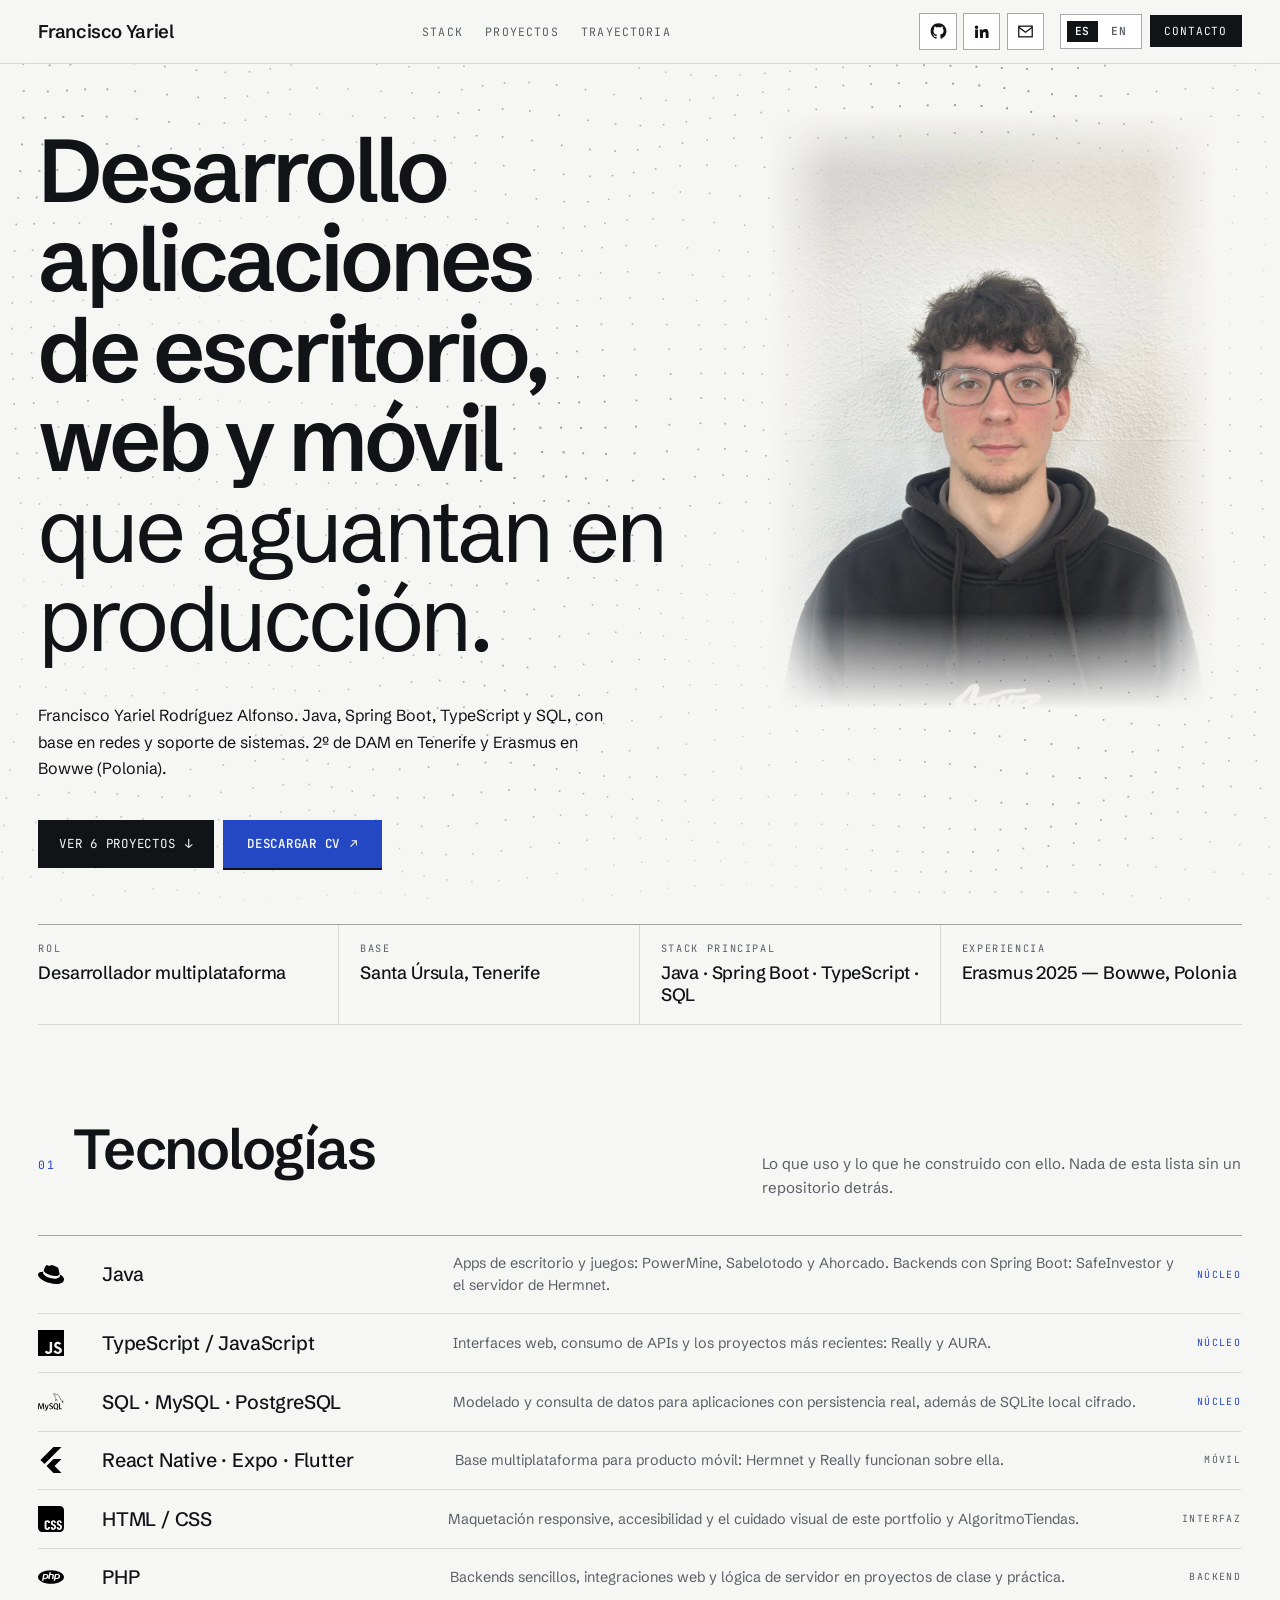
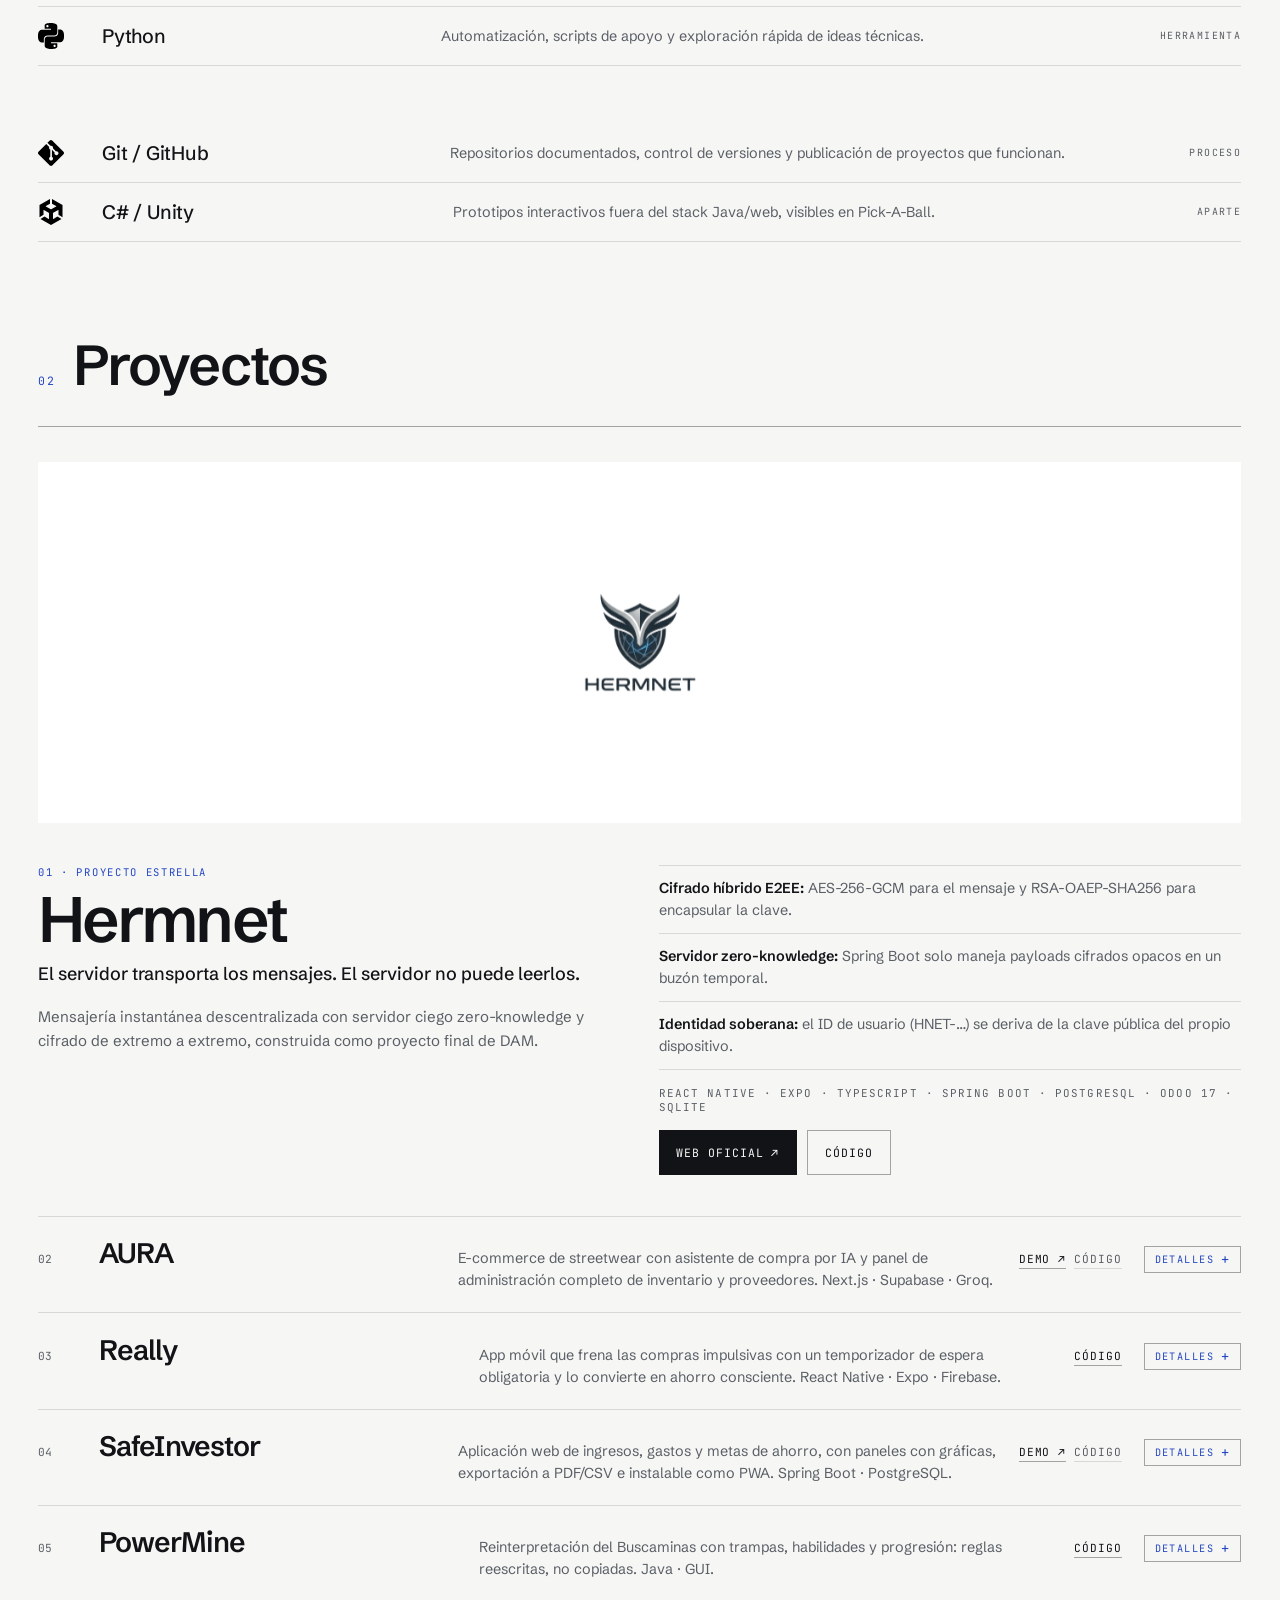
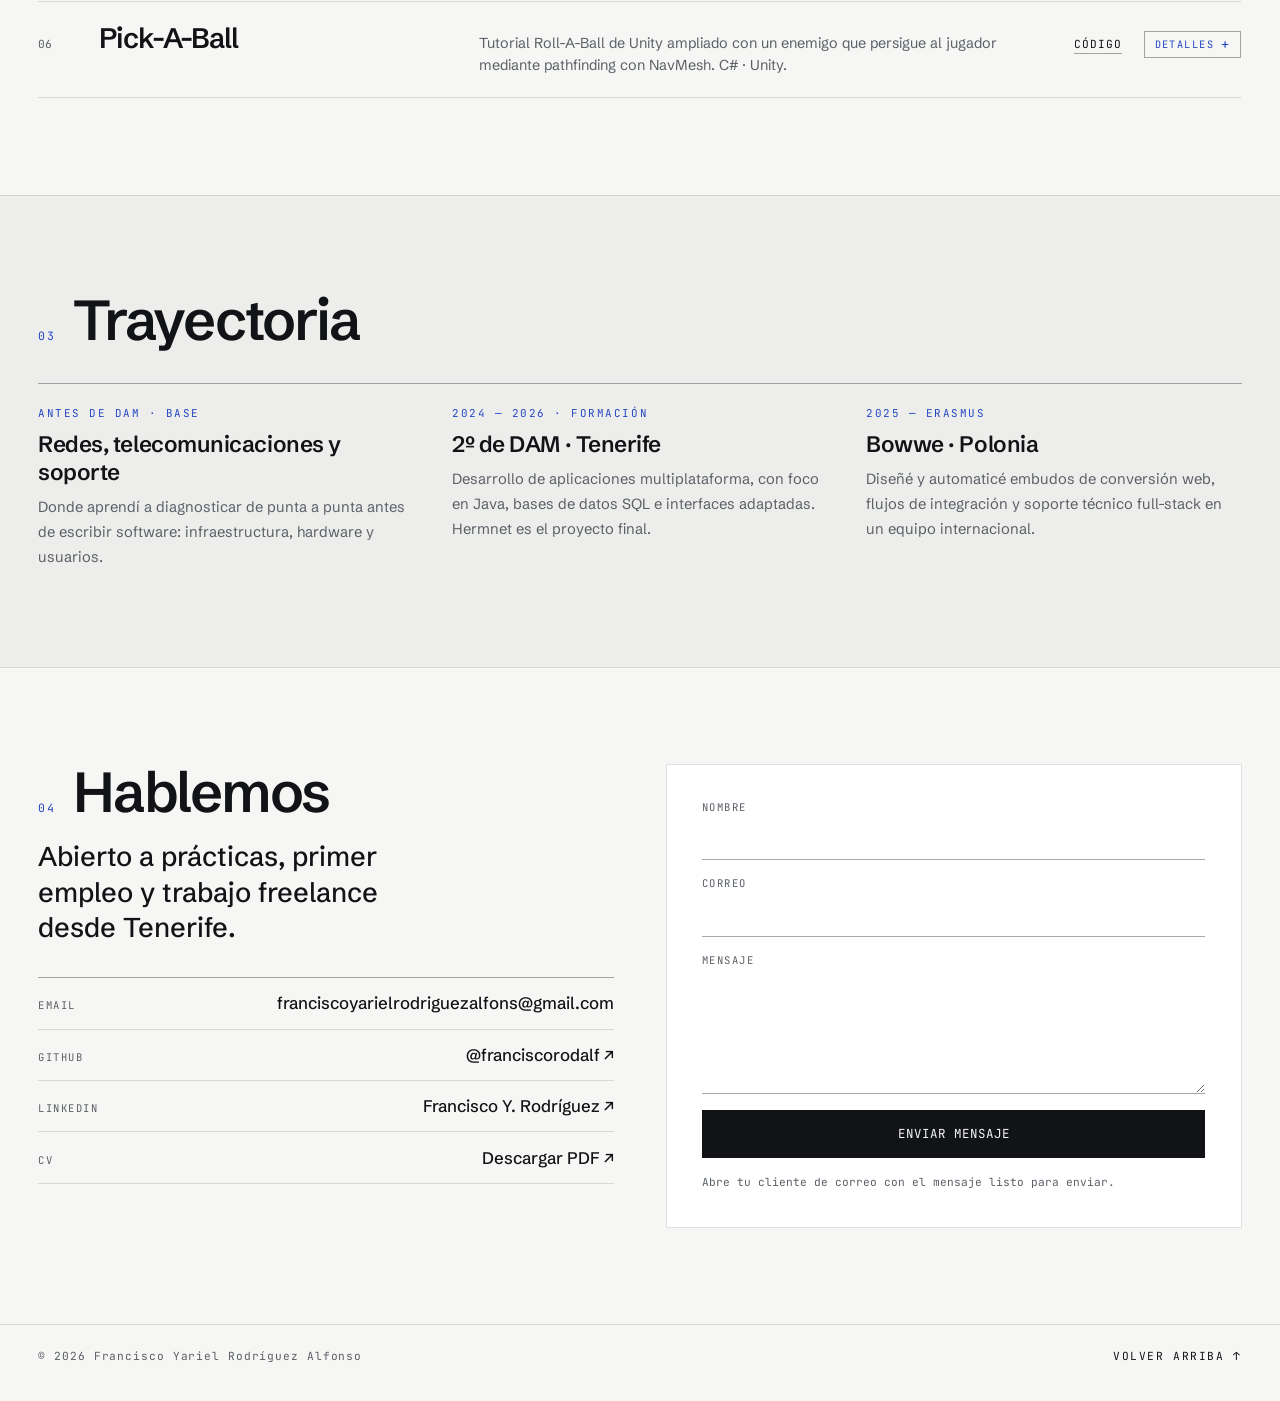
==== index.html @ 950b8333 "fix: corregir descripciones de proyectos con datos reales de sus repos Revisión de las seis fichas d" ====
<!DOCTYPE html>
<html lang="es">
<head>
  <meta charset="utf-8">
  <meta name="viewport" content="width=device-width, initial-scale=1">
  <title>Francisco Yariel Rodríguez Alfonso — Desarrollador multiplataforma y móvil</title>
  <meta name="description" content="Francisco Yariel Rodríguez Alfonso — Desarrollador multiplataforma y móvil. Java, TypeScript, SQL. Tenerife, España.">
  <meta property="og:type" content="profile">
  <meta property="og:title" content="Francisco Yariel Rodríguez Alfonso — Desarrollador multiplataforma y móvil">
  <meta property="og:description" content="Java, Spring Boot, TypeScript y SQL. 2º de DAM en Tenerife, Erasmus en Bowwe (Polonia). Seis proyectos, de mensajería cifrada a juegos.">
  <meta property="og:url" content="https://franciscorodalf.github.io/portfolio/">
  <meta property="og:image" content="https://franciscorodalf.github.io/portfolio/assets/og-image.png">
  <meta property="og:image:width" content="1200">
  <meta property="og:image:height" content="630">
  <meta name="twitter:card" content="summary_large_image">
  <meta name="twitter:image" content="https://franciscorodalf.github.io/portfolio/assets/og-image.png">
  <link rel="canonical" href="https://franciscorodalf.github.io/portfolio/">
  <link rel="icon" href="data:image/svg+xml,%3Csvg xmlns='http://www.w3.org/2000/svg' viewBox='0 0 64 64'%3E%3Crect width='64' height='64' fill='%232447C4'/%3E%3Ctext x='32' y='45' font-family='Arial,Helvetica,sans-serif' font-weight='700' font-size='38' fill='%23FFFFFF' text-anchor='middle'%3EF%3C/text%3E%3C/svg%3E">
  <link rel="preconnect" href="https://fonts.googleapis.com">
  <link rel="preconnect" href="https://fonts.gstatic.com" crossorigin="anonymous">
  <link rel="stylesheet" href="https://fonts.googleapis.com/css2?family=Schibsted+Grotesk:wght@400;500;600;700&amp;family=JetBrains+Mono:wght@300;400;500;600&amp;display=swap">
  <script type="application/ld+json">
  {
    "@context": "https://schema.org",
    "@type": "Person",
    "name": "Francisco Yariel Rodríguez Alfonso",
    "url": "https://franciscorodalf.github.io/portfolio/",
    "image": "https://franciscorodalf.github.io/portfolio/assets/francisco.jpg",
    "jobTitle": "Desarrollador multiplataforma y móvil",
    "email": "mailto:franciscoyarielrodriguezalfons@gmail.com",
    "address": {
      "@type": "PostalAddress",
      "addressLocality": "Santa Úrsula, Tenerife",
      "addressCountry": "ES"
    },
    "sameAs": [
      "https://github.com/franciscorodalf",
      "https://www.linkedin.com/in/francisco-yariel-rodriguez-alfonso-1569b1371"
    ],
    "knowsAbout": ["Java", "Spring Boot", "TypeScript", "React Native", "SQL"]
  }
  </script>
  <link rel="stylesheet" href="styles.css?v=12">
</head>
<body>
<div id="root">

  <div class="veil" data-veil="">
    <div class="veil__name">Francisco Yariel</div>
    <div class="veil__track">
      <div class="veil__bar" data-veil-bar=""></div>
    </div>
    <div class="veil__meta">
      <span data-en="Multiplatform &amp; mobile developer">Desarrollador multiplataforma y móvil</span>
      <span class="veil__pct" data-veil-pct="">000</span>
    </div>
  </div>

  <header class="site-header">
    <div class="progress" data-progress=""></div>
    <a class="brand" href="#top">Francisco Yariel</a>
    <nav class="nav">
      <a class="nav__link" href="#stack">Stack</a>
      <a class="nav__link" href="#proyectos" data-en="Work">Proyectos</a>
      <a class="nav__link" href="#trayectoria" data-en="Path">Trayectoria</a>
    </nav>
    <div class="header__actions">
      <div class="header__social">
        <a class="icon-btn" href="https://github.com/franciscorodalf" target="_blank" rel="noopener" aria-label="GitHub" title="GitHub">
          <svg viewBox="0 0 24 24" width="17" height="17" fill="currentColor" aria-hidden="true"><path d="M12 .5C5.73.5.9 5.33.9 11.6c0 4.9 3.18 9.06 7.59 10.53.56.1.76-.24.76-.53v-2.06c-3.09.67-3.74-1.32-3.74-1.32-.5-1.29-1.23-1.63-1.23-1.63-1.01-.69.08-.67.08-.67 1.11.08 1.7 1.15 1.7 1.15.99 1.7 2.6 1.21 3.23.92.1-.72.39-1.21.7-1.49-2.47-.28-5.06-1.24-5.06-5.5 0-1.22.43-2.21 1.14-2.99-.11-.28-.5-1.42.11-2.95 0 0 .94-.3 3.07 1.14a10.6 10.6 0 0 1 5.6 0c2.12-1.44 3.06-1.14 3.06-1.14.61 1.53.23 2.67.11 2.95.71.78 1.14 1.77 1.14 2.99 0 4.27-2.6 5.21-5.08 5.49.4.35.76 1.03.76 2.08v3.08c0 .3.2.64.77.53 4.4-1.47 7.58-5.63 7.58-10.53C23.1 5.33 18.27.5 12 .5z"></path></svg>
        </a>
        <a class="icon-btn" href="https://www.linkedin.com/in/francisco-yariel-rodriguez-alfonso-1569b1371" target="_blank" rel="noopener" aria-label="LinkedIn" title="LinkedIn">
          <svg viewBox="0 0 24 24" width="17" height="17" fill="currentColor" aria-hidden="true"><path d="M4.98 3.5a2.5 2.5 0 1 1 0 5 2.5 2.5 0 0 1 0-5zM3 9h4v12H3zM9.5 9h3.83v1.64h.05c.53-1 1.84-2.06 3.78-2.06 4.05 0 4.8 2.66 4.8 6.12V21h-4v-5.43c0-1.3-.02-2.96-1.8-2.96-1.8 0-2.08 1.41-2.08 2.87V21h-4z"></path></svg>
        </a>
        <a class="icon-btn" href="mailto:franciscoyarielrodriguezalfons@gmail.com" aria-label="Email" title="Email">
          <svg viewBox="0 0 24 24" width="17" height="17" fill="none" stroke="currentColor" stroke-width="1.8" aria-hidden="true"><rect x="2.5" y="4.5" width="19" height="15"></rect><path d="M2.5 6 12 13 21.5 6"></path></svg>
        </a>
      </div>
      <button class="lang-btn" type="button" data-lang="" aria-label="Cambiar idioma"><span class="lang-pill is-on" data-lang-es="">ES</span><span class="lang-pill" data-lang-en="">EN</span></button>
      <a class="btn-mini" href="#contacto" data-en="Contact">Contacto</a>
    </div>
  </header>

  <canvas id="field"></canvas>

  <section class="hero" id="top">
    <div class="hero__inner">
      <div class="hero__portrait" aria-hidden="false">
        <img class="hero__portrait-img" src="./assets/francisco.jpg" width="1100" height="1467" decoding="async" loading="lazy" alt="Retrato de Francisco Yariel Rodríguez Alfonso">
      </div>
      <h1 class="hero__title">
        <span class="hero__mask"><span class="hero__line" data-en="I build desktop, web">Desarrollo aplicaciones</span></span>
        <span class="hero__mask"><span class="hero__line hero__line--2" data-en="and mobile applications">de escritorio, web y móvil</span></span>
        <span class="hero__mask hero__mask--wide"><span class="hero__line hero__line--3" data-en="that hold up in production.">que aguantan en producción.</span></span>
      </h1>
      <div class="hero__lead">
        <p class="hero__lead-text" data-en="Francisco Yariel Rodríguez Alfonso. Java, Spring Boot, TypeScript and SQL, with a foundation in networks and systems support. Second year of DAM in Tenerife, Erasmus at Bowwe (Poland).">Francisco Yariel Rodríguez Alfonso. Java, Spring Boot, TypeScript y SQL, con base en redes y soporte de sistemas. 2º de DAM en Tenerife y Erasmus en Bowwe (Polonia).</p>
        <div class="btn-row">
          <a class="btn" href="#proyectos" data-en="See 6 projects">Ver 6 proyectos <span aria-hidden="true">↓</span></a>
          <a class="btn btn--accent" href="assets/CV-Francisco-Yariel-Rodriguez.pdf" download="CV-Francisco-Yariel-Rodriguez.pdf" data-en="Download CV">Descargar CV <span aria-hidden="true">↗</span></a>
        </div>
      </div>
    </div>

    <div class="wrap">
      <div class="facts">
        <div class="fact fact--first">
          <p class="fact__label" data-en="Role">Rol</p>
          <p class="fact__value" data-en="Multiplatform developer">Desarrollador multiplataforma</p>
        </div>
        <div class="fact">
          <p class="fact__label">Base</p>
          <p class="fact__value">Santa Úrsula, Tenerife</p>
        </div>
        <div class="fact">
          <p class="fact__label" data-en="Core stack">Stack principal</p>
          <p class="fact__value">Java · Spring Boot · TypeScript · SQL</p>
        </div>
        <div class="fact fact--last">
          <p class="fact__label" data-en="Experience">Experiencia</p>
          <p class="fact__value" data-en="Erasmus 2025 — Bowwe, Poland">Erasmus 2025 — Bowwe, Polonia</p>
        </div>
      </div>
    </div>
  </section>

  <section class="stack" id="stack">
    <div class="sec-head">
      <div class="sec-head__title">
        <span class="sec-num">01</span>
        <h2 class="sec-h2" data-en="Technologies">Tecnologías</h2>
      </div>
      <p class="sec-intro" data-en="What I use and what I've shipped with it. Nothing here without a repository behind it.">Lo que uso y lo que he construido con ello. Nada de esta lista sin un repositorio detrás.</p>
    </div>
    <div class="ruled">
      <div class="tech-row" data-tech="" data-reveal="">
        <img class="tech-icon" src="assets/icons/java.svg" loading="lazy" decoding="async" alt="">
        <h3 class="tech-name">Java</h3>
        <p class="text-sm" data-en="Desktop apps and games: PowerMine, Sabelotodo, Ahorcado. Spring Boot backends: SafeInvestor and the Hermnet server.">Apps de escritorio y juegos: PowerMine, Sabelotodo y Ahorcado. Backends con Spring Boot: SafeInvestor y el servidor de Hermnet.</p>
        <span class="tag tag--accent" data-en="Core">Núcleo</span>
      </div>
      <div class="tech-row" data-tech="" data-reveal="">
        <img class="tech-icon" src="assets/icons/javascript.svg" loading="lazy" decoding="async" alt="">
        <h3 class="tech-name">TypeScript / JavaScript</h3>
        <p class="text-sm" data-en="Web interfaces, API consumption and the most recent products: Really and AURA.">Interfaces web, consumo de APIs y los proyectos más recientes: Really y AURA.</p>
        <span class="tag tag--accent" data-en="Core">Núcleo</span>
      </div>
      <div class="tech-row" data-tech="" data-reveal="">
        <img class="tech-icon" src="assets/icons/mysql.svg" loading="lazy" decoding="async" alt="">
        <h3 class="tech-name">SQL · MySQL · PostgreSQL</h3>
        <p class="text-sm" data-en="Data modelling and querying for applications with real persistence, plus encrypted local SQLite.">Modelado y consulta de datos para aplicaciones con persistencia real, además de SQLite local cifrado.</p>
        <span class="tag tag--accent" data-en="Core">Núcleo</span>
      </div>
      <div class="tech-row" data-tech="" data-reveal="">
        <img class="tech-icon" src="assets/icons/flutter.svg" loading="lazy" decoding="async" alt="">
        <h3 class="tech-name">React Native · Expo · Flutter</h3>
        <p class="text-sm" data-en="Cross-platform base for mobile products: Hermnet and Really run on it.">Base multiplataforma para producto móvil: Hermnet y Really funcionan sobre ella.</p>
        <span class="tag" data-en="Mobile">Móvil</span>
      </div>
      <div class="tech-row" data-tech="" data-reveal="">
        <img class="tech-icon" src="assets/icons/css.svg" loading="lazy" decoding="async" alt="">
        <h3 class="tech-name">HTML / CSS</h3>
        <p class="text-sm" data-en="Responsive layout, accessibility and the visual craft of this portfolio and AlgoritmoTiendas.">Maquetación responsive, accesibilidad y el cuidado visual de este portfolio y AlgoritmoTiendas.</p>
        <span class="tag" data-en="Interface">Interfaz</span>
      </div>
      <div class="tech-row" data-tech="" data-reveal="">
        <img class="tech-icon" src="assets/icons/php.svg" loading="lazy" decoding="async" alt="">
        <h3 class="tech-name">PHP</h3>
        <p class="text-sm" data-en="Simple backends, web integrations and server logic for coursework and practice projects.">Backends sencillos, integraciones web y lógica de servidor en proyectos de clase y práctica.</p>
        <span class="tag">Backend</span>
      </div>
      <div class="tech-row" data-tech="" data-reveal="">
        <img class="tech-icon" src="assets/icons/python.svg" loading="lazy" decoding="async" alt="">
        <h3 class="tech-name">Python</h3>
        <p class="text-sm" data-en="Automation, support scripts and fast exploration of technical ideas.">Automatización, scripts de apoyo y exploración rápida de ideas técnicas.</p>
        <span class="tag" data-en="Tooling">Herramienta</span>
      </div>
      <div class="tech-row" data-tech="" data-reveal="">
        <img class="tech-icon" src="assets/icons/json.svg" loading="lazy" decoding="async" alt="">
        <h3 class="tech-name">APIs / JSON</h3>
        <p class="text-sm" data-en="Consuming and structuring data to feed interfaces and connect services — including Odoo 17.">Consumo y organización de datos para alimentar interfaces y conectar servicios, incluido Odoo 17.</p>
        <span class="tag" data-en="Integration">Integración</span>
      </div>
      <div class="tech-row" data-tech="" data-reveal="">
        <img class="tech-icon" src="assets/icons/git.svg" loading="lazy" decoding="async" alt="">
        <h3 class="tech-name">Git / GitHub</h3>
        <p class="text-sm" data-en="Documented repositories, version control and published, working project pages.">Repositorios documentados, control de versiones y publicación de proyectos que funcionan.</p>
        <span class="tag" data-en="Process">Proceso</span>
      </div>
      <div class="tech-row" data-tech="" data-reveal="">
        <img class="tech-icon" src="assets/icons/unity.svg" loading="lazy" decoding="async" alt="">
        <h3 class="tech-name">C# / Unity</h3>
        <p class="text-sm" data-en="Interactive prototypes outside the Java/web stack, visible in Pick-A-Ball.">Prototipos interactivos fuera del stack Java/web, visibles en Pick-A-Ball.</p>
        <span class="tag" data-en="Side">Aparte</span>
      </div>
    </div>
  </section>

  <section class="projects" id="proyectos">
    <div class="sec-head sec-head--tight">
      <div class="sec-head__title">
        <span class="sec-num">02</span>
        <h2 class="sec-h2" data-en="Selected work">Proyectos</h2>
      </div>
    </div>

    <div class="showcase" data-reveal="">
      <div class="showcase__frame" data-parallax="">
        <a class="showcase__link" href="https://github.com/Hermnet/Hermnet" target="_blank" rel="noopener" aria-label="Ver el repositorio de Hermnet en GitHub" data-parallax-inner="">
          <img class="showcase__img" src="./assets/hermnet-logo.png" width="1280" height="698" loading="lazy" decoding="async" alt="Logotipo de Hermnet">
        </a>
      </div>
    </div>

    <article class="flagship" data-reveal="">
      <div class="cq">
        <p class="flagship__eyebrow" data-en="01 · Flagship project">01 · Proyecto estrella</p>
        <h3 class="flagship__title">Hermnet</h3>
        <p class="flagship__claim" data-en="The server carries the messages. The server cannot read them.">El servidor transporta los mensajes. El servidor no puede leerlos.</p>
        <p class="flagship__desc" data-en="Decentralised instant messaging with a blind, zero-knowledge server and end-to-end encryption, built as my final DAM project.">Mensajería instantánea descentralizada con servidor ciego zero-knowledge y cifrado de extremo a extremo, construida como proyecto final de DAM.</p>
      </div>
      <div class="flagship__aside">
        <ul class="feats">
          <li class="feat feat--first"><strong class="b" data-en="Hybrid E2EE:">Cifrado híbrido E2EE:</strong> <span class="mu" data-en="AES-256-GCM for the message, RSA-OAEP-SHA256 to encapsulate the key.">AES-256-GCM para el mensaje y RSA-OAEP-SHA256 para encapsular la clave.</span></li>
          <li class="feat"><strong class="b" data-en="Zero-knowledge server:">Servidor zero-knowledge:</strong> <span class="mu" data-en="Spring Boot only handles opaque encrypted payloads in a temporary mailbox.">Spring Boot solo maneja payloads cifrados opacos en un buzón temporal.</span></li>
          <li class="feat"><strong class="b" data-en="Sovereign identity:">Identidad soberana:</strong> <span class="mu" data-en="the user ID (HNET-…) is derived from the device's own public key.">el ID de usuario (HNET-…) se deriva de la clave pública del propio dispositivo.</span></li>
        </ul>
        <p class="flagship__stack">React Native · Expo · TypeScript · Spring Boot · PostgreSQL · Odoo 17 · SQLite</p>
        <div class="btn-row">
          <a class="btn-sm" href="https://hermnet.github.io/Hermnet-Web/" target="_blank" rel="noopener" data-en="Official site ↗">Web oficial ↗</a>
          <a class="btn-ghost" href="https://github.com/Hermnet/Hermnet" target="_blank" rel="noopener" data-en="Code">Código</a>
        </div>
      </div>
    </article>

    <div class="proj-row" data-proj="" data-reveal="">
      <span class="proj-num">02</span>
      <h3 class="proj-name">AURA</h3>
      <p class="text-sm" data-en="Streetwear e-commerce with an AI shopping assistant and a full admin panel for inventory and suppliers. Next.js · Supabase · Groq.">E-commerce de streetwear con asistente de compra por IA y panel de administración completo de inventario y proveedores. Next.js · Supabase · Groq.</p>
      <span class="proj-links"><a class="link-u" href="https://tiendawithia.vercel.app" target="_blank" rel="noopener">Demo ↗</a><a class="link-u link-u--muted" href="https://github.com/franciscorodalf/Tienda-IA" target="_blank" rel="noopener" data-en="Code">Código</a></span>
    </div>
    <div class="panel" data-panel="">
      <div class="panel__inner">
<div><p class="panel__label" data-en="The problem">El problema</p><p class="panel__text" data-en="Online stores show catalogues, not answers. Finding one specific product means filtering by hand until you hit it.">Las tiendas online enseñan catálogos, no respuestas. Buscar un producto concreto obliga a filtrar a mano hasta dar con él.</p></div>
<div><p class="panel__label" data-en="How I solved it">Cómo lo resolví</p><p class="panel__text" data-en="A Next.js store where Alex, an AI assistant on Llama 3.3 70B, reads what the shopper asks for, searches semantically with Fuse.js and manages the cart on its own. Behind it, an admin panel tracks inventory, suppliers and purchase orders end to end.">Tienda en Next.js donde Alex, un asistente de compra con Llama 3.3 70B, interpreta lo que pide el cliente, busca de forma semántica con Fuse.js y gestiona el carrito de forma autónoma. Detrás, un panel de administración lleva el inventario, los proveedores y las órdenes de compra de principio a fin.</p></div>
<div><p class="panel__label" data-en="What I learned">Lo que aprendí</p><p class="panel__text" data-en="To keep the data layer and the conversational layer apart: the catalogue rules, the AI only sorts and explains.">A separar la capa de datos de la capa de conversación: el catálogo manda, la IA solo ordena y explica.</p></div>
      </div>
    </div>
    <div class="proj-row" data-proj="" data-reveal="">
      <span class="proj-num">03</span>
      <h3 class="proj-name">Really</h3>
      <p class="text-sm" data-en="Mobile app that stops impulse buying with a mandatory waiting timer and turns it into conscious saving. React Native · Expo · Firebase.">App móvil que frena las compras impulsivas con un temporizador de espera obligatoria y lo convierte en ahorro consciente. React Native · Expo · Firebase.</p>
      <span><a class="link-u" href="https://github.com/franciscorodalf/Really" target="_blank" rel="noopener" data-en="Code">Código</a></span>
    </div>
    <div class="panel" data-panel="">
      <div class="panel__inner">
<div><p class="panel__label" data-en="The problem">El problema</p><p class="panel__text" data-en="Impulse buying is decided in seconds and regretted for months. Saving apps arrive late: they log the spend once it happened.">La compra impulsiva se decide en segundos y se lamenta durante meses. Las apps de ahorro llegan tarde: registran el gasto ya hecho.</p></div>
<div><p class="panel__label" data-en="How I solved it">Cómo lo resolví</p><p class="panel__text" data-en="A mobile app in React Native and Expo that intercepts the moment before: you log the urge, a mandatory waiting timer starts, and if you no longer want it when time is up, the amount moves to a savings goal. Data on Firebase.">App móvil en React Native y Expo que intercepta el momento previo: se registra el deseo, arranca un temporizador de espera obligatoria y, si al vencer ya no interesa, el importe pasa a una meta de ahorro. Datos en Firebase.</p></div>
<div><p class="panel__label" data-en="What I learned">Lo que aprendí</p><p class="panel__text" data-en="That product design can be a deliberate constraint: friction, placed well, is the feature.">Que el diseño de producto puede ser una restricción deliberada: la fricción, bien colocada, es la función.</p></div>
      </div>
    </div>
    <div class="proj-row" data-proj="" data-reveal="">
      <span class="proj-num">04</span>
      <h3 class="proj-name">SafeInvestor</h3>
      <p class="text-sm" data-en="Web app for income, expenses and saving goals, with dashboards, PDF/CSV export and installable as a PWA. Spring Boot · PostgreSQL.">Aplicación web de ingresos, gastos y metas de ahorro, con paneles con gráficas, exportación a PDF/CSV e instalable como PWA. Spring Boot · PostgreSQL.</p>
      <span class="proj-links"><a class="link-u" href="https://safeinvestor.onrender.com" target="_blank" rel="noopener" data-en="Demo ↗">Demo ↗</a><a class="link-u link-u--muted" href="https://github.com/franciscorodalf/SafeInvestor" target="_blank" rel="noopener" data-en="Code">Código</a></span>
    </div>
    <div class="panel" data-panel="">
      <div class="panel__inner">
<div><p class="panel__label" data-en="The problem">El problema</p><p class="panel__text" data-en="Tracking income, expenses and savings goals in a spreadsheet works until you stop updating it.">Llevar ingresos, gastos y metas de ahorro en una hoja de cálculo funciona hasta que dejas de actualizarla.</p></div>
<div><p class="panel__label" data-en="How I solved it">Cómo lo resolví</p><p class="panel__text" data-en="A Spring Boot web app with PostgreSQL: transactions, categories, budgets and goals with progress tracking, plus a dashboard with charts, PDF/CSV export and an installable PWA.">Aplicación web en Spring Boot con PostgreSQL: movimientos, categorías, presupuestos y metas con seguimiento de progreso, además de un panel con gráficas, exportación a PDF/CSV y PWA instalable.</p></div>
<div><p class="panel__label" data-en="What I learned">Lo que aprendí</p><p class="panel__text" data-en="To model the domain before the screen, and that a well-planned SQL schema saves half the interface code.">A modelar el dominio antes que la pantalla, y a que un esquema SQL bien planteado ahorra la mitad del código de la interfaz.</p></div>
      </div>
    </div>
    <div class="proj-row" data-proj="" data-reveal="">
      <span class="proj-num">05</span>
      <h3 class="proj-name">PowerMine</h3>
      <p class="text-sm" data-en="A reinterpretation of Minesweeper with traps, abilities and progression — rules rewritten, not copied. Java · GUI.">Reinterpretación del Buscaminas con trampas, habilidades y progresión: reglas reescritas, no copiadas. Java · GUI.</p>
      <span><a class="link-u" href="https://github.com/franciscorodalf/PowerMine" target="_blank" rel="noopener" data-en="Code">Código</a></span>
    </div>
    <div class="panel" data-panel="">
      <div class="panel__inner">
<div><p class="panel__label" data-en="The problem">El problema</p><p class="panel__text" data-en="Cloning Minesweeper teaches nothing. The challenge was keeping its tension and changing its rules.">Clonar el Buscaminas no enseña nada. El reto era conservar su tensión y cambiar sus reglas.</p></div>
<div><p class="panel__label" data-en="How I solved it">Cómo lo resolví</p><p class="panel__text" data-en="A Java version with its own graphical interface adding traps, activatable abilities and progression between runs, on the same deduction board.">Versión en Java con interfaz gráfica propia donde entran trampas, habilidades activables y progresión entre partidas, sobre el mismo tablero de deducción.</p></div>
<div><p class="panel__label" data-en="What I learned">Lo que aprendí</p><p class="panel__text" data-en="To separate game rules from presentation: the engine knows nothing about the interface, so new rules can be tested without touching the screen.">A separar reglas de juego y representación: el motor no sabe nada de la interfaz, así se pueden probar reglas nuevas sin tocar la pantalla.</p></div>
      </div>
    </div>
    <div class="proj-row" data-proj="" data-reveal="">
      <span class="proj-num">06</span>
      <h3 class="proj-name">Pick-A-Ball</h3>
      <p class="text-sm" data-en="Unity's Roll-A-Ball tutorial extended with an enemy that hunts the player using NavMesh pathfinding. C# · Unity.">Tutorial Roll-A-Ball de Unity ampliado con un enemigo que persigue al jugador mediante pathfinding con NavMesh. C# · Unity.</p>
      <span><a class="link-u" href="https://github.com/franciscorodalf/Pick-A-Ball" target="_blank" rel="noopener" data-en="Code">Código</a></span>
    </div>
    <div class="panel" data-panel="">
      <div class="panel__inner">
<div><p class="panel__label" data-en="The problem">El problema</p><p class="panel__text" data-en="The base tutorial has no opposition: you just roll around picking up cubes with nothing reacting to you.">El tutorial base no tiene ningún tipo de oposición: solo ruedas recogiendo cubos sin que nada reaccione a ti.</p></div>
<div><p class="panel__label" data-en="How I solved it">Cómo lo resolví</p><p class="panel__text" data-en="Starting from Unity's official Roll-A-Ball tutorial, I added an enemy driven by a NavMeshAgent that recalculates its path to the player every frame — my first contact with pathfinding outside the Java/web stack.">Partiendo del tutorial oficial Roll-A-Ball de Unity, añadí un enemigo gobernado por un NavMeshAgent que recalcula su ruta hacia el jugador cada fotograma — mi primer contacto con pathfinding fuera del stack Java/web.</p></div>
<div><p class="panel__label" data-en="What I learned">Lo que aprendí</p><p class="panel__text" data-en="That extending someone else's base project is also a valid way to learn a new engine — you don't have to start from a blank scene to add something real.">Que ampliar un proyecto base ajeno es también una forma válida de aprender un motor nuevo: no hace falta partir de una escena en blanco para añadir algo real.</p></div>
      </div>
    </div>
  </section>

  <section class="path" id="trayectoria">
    <div class="wrap-pad">
      <div class="path-head">
        <span class="sec-num">03</span>
        <h2 class="sec-h2" data-en="Path">Trayectoria</h2>
      </div>
      <div class="path-grid">
        <article class="path-item" data-reveal="">
          <p class="path-item__period" data-en="Before DAM · Foundation">Antes de DAM · Base</p>
          <h3 class="path-item__title" data-en="Networks, telecoms and systems support">Redes, telecomunicaciones y soporte</h3>
          <p class="path-item__desc" data-en="Where I learned to debug end to end before writing software — infrastructure, hardware and users.">Donde aprendí a diagnosticar de punta a punta antes de escribir software: infraestructura, hardware y usuarios.</p>
        </article>
        <article class="path-item" data-reveal="">
          <p class="path-item__period" data-en="2024 — 2026 · Education">2024 — 2026 · Formación</p>
          <h3 class="path-item__title" data-en="2nd year DAM · Tenerife">2º de DAM · Tenerife</h3>
          <p class="path-item__desc" data-en="Multiplatform application development, focused on Java, SQL databases and adaptive interfaces. Hermnet is the final project.">Desarrollo de aplicaciones multiplataforma, con foco en Java, bases de datos SQL e interfaces adaptadas. Hermnet es el proyecto final.</p>
        </article>
        <article class="path-item" data-reveal="">
          <p class="path-item__period">2025 — Erasmus</p>
          <h3 class="path-item__title">Bowwe · Polonia</h3>
          <p class="path-item__desc" data-en="Designed and automated web conversion funnels, integration flows and full-stack technical support in an international team.">Diseñé y automaticé embudos de conversión web, flujos de integración y soporte técnico full-stack en un equipo internacional.</p>
        </article>
      </div>
    </div>
  </section>

  <section class="contact" id="contacto">
    <div class="contact-grid">
      <div>
        <div class="contact-head">
          <span class="sec-num">04</span>
          <h2 class="sec-h2" data-en="Let's talk">Hablemos</h2>
        </div>
        <p class="contact__claim" data-en="Open to internships, a first role and freelance work from Tenerife.">Abierto a prácticas, primer empleo y trabajo freelance desde Tenerife.</p>
        <div class="ruled">
          <a class="contact-row" href="mailto:franciscoyarielrodriguezalfons@gmail.com">
            <span class="label-mono">Email</span>
            <span class="contact-row__value contact-row__value--break">franciscoyarielrodriguezalfons@gmail.com</span>
          </a>
          <a class="contact-row" href="https://github.com/franciscorodalf" target="_blank" rel="noopener">
            <span class="label-mono">GitHub</span>
            <span class="contact-row__value">@franciscorodalf ↗</span>
          </a>
          <a class="contact-row" href="https://www.linkedin.com/in/francisco-yariel-rodriguez-alfonso-1569b1371" target="_blank" rel="noopener">
            <span class="label-mono">LinkedIn</span>
            <span class="contact-row__value">Francisco Y. Rodríguez ↗</span>
          </a>
          <a class="contact-row" href="assets/CV-Francisco-Yariel-Rodriguez.pdf" download="CV-Francisco-Yariel-Rodriguez.pdf">
            <span class="label-mono">CV</span>
            <span class="contact-row__value" data-en="Download PDF ↗">Descargar PDF ↗</span>
          </a>
        </div>
      </div>

      <form class="form" data-form="">
        <label class="field">
          <span class="label-mono" data-en="Name">Nombre</span>
          <input class="input" type="text" name="name" autocomplete="name">
        </label>
        <label class="field">
          <span class="label-mono" data-en="Email">Correo</span>
          <input class="input" type="email" name="email" autocomplete="email">
        </label>
        <label class="field">
          <span class="label-mono" data-en="Message">Mensaje</span>
          <textarea class="input input--area" name="message" rows="5"></textarea>
        </label>
        <button class="btn-submit" type="submit" data-en="Send message">Enviar mensaje</button>
        <p class="form-note" data-form-note="" data-en="Opens your mail client with the message ready to send.">Abre tu cliente de correo con el mensaje listo para enviar.</p>
      </form>
    </div>
  </section>

  <footer class="site-footer">
    <p class="footer__copy">© 2026 Francisco Yariel Rodríguez Alfonso</p>
    <a class="footer__top" href="#top" data-en="Back to top ↑">Volver arriba ↑</a>
  </footer>
</div>
  <script src="script.js?v=2"></script>
</body>
</html>
---- styles.css ----
/* ===========================================================================
   Portfolio — Francisco Yariel Rodríguez Alfonso
   Hoja única. Orden: base y tokens → componentes por sección → estados.
   Los tokens (--bg, --ac, --disp…) viven en #root, así que basta cambiarlos
   ahí para repintar el sitio entero.
   =========================================================================== */

/* --- Tokens ---
   Paleta "tinta y cobalto" y familia Schibsted Grotesk + JetBrains Mono.
   Cambiando estos valores se repinta todo el sitio, incluido el campo de
   puntos del canvas, que los lee al arrancar. */
:root {
  --bg: #F6F6F4;
  --bg2: #ECEDEA;
  --card: #FFFFFF;
  --tx: #111317;
  --mu: #5A5F66;
  --ac: #2447C4;
  --line: rgba(17, 19, 23, 0.13);
  --line2: rgba(17, 19, 23, 0.36);
  --disp: 'Schibsted Grotesk', system-ui, sans-serif;
  --sans: 'Schibsted Grotesk', system-ui, sans-serif;
  --mono: 'JetBrains Mono', ui-monospace, monospace;
}

/* --- Reinicio mínimo --- */
html {
  scroll-behavior: smooth;
  scroll-padding-top: 5rem;
}
body {
  margin: 0;
  background: var(--bg);
}
a {
  color: inherit;
  text-decoration: none;
}
a:hover {
  color: var(--ac);
}

/* --- Foco de teclado ---
   Antes solo .input tenía un estado de foco propio; el resto (nav, botones,
   tarjetas de proyecto) dependía del outline nativo del navegador, que aquí
   coincide en tono con el acento y es fácil de perder sobre fondos claros.
   :focus-visible deja este anillo solo para navegación por teclado — un
   clic de ratón no lo dispara. */
:focus-visible {
  outline: 2px solid var(--ac);
  outline-offset: 3px;
  border-radius: 2px;
}

::selection {
  background: var(--ac);
  color: var(--bg);
}
/* --- Animaciones --- */
@keyframes paReveal {
  from { opacity: 0; transform: translateY(22px); }
  to   { opacity: 1; transform: none; }
}
@keyframes paRise {
  from { opacity: 0; transform: translateY(0.16em); }
  to   { opacity: 1; transform: none; }
}

/* --- Base y tokens */

#root {
  background:var(--bg);
  color:var(--tx);
  font-family:var(--sans);
  min-height:100vh;
  position:relative;
  overflow-x:hidden;
  -webkit-font-smoothing:antialiased;
}

#field {
  position:fixed;
  inset:0;
  width:100%;
  height:100%;
  z-index:0;
  pointer-events:none;
  -webkit-mask-image:radial-gradient(135% 110% at 68% 34%, #000 42%, transparent 96%);
  mask-image:radial-gradient(135% 110% at 68% 34%, #000 42%, transparent 96%);
}


/* --- Intro */

.veil {
  position:fixed;
  inset:0;
  z-index:200;
  background:var(--bg);
  display:flex;
  flex-direction:column;
  align-items:center;
  justify-content:center;
  gap:0.9rem;
  padding:clamp(1.2rem,4vw,2.6rem);
  transition:opacity 0.7s ease, visibility 0.7s ease;
}

.veil__name {
  font-family:var(--mono);
  font-weight:300;
  font-size:clamp(1.5rem,6.6vw,4.8rem);
  line-height:1;
  letter-spacing:-0.03em;
  text-align:center;
  animation:paRise 0.8s cubic-bezier(.2,.8,.2,1) both;
}

.veil__track {
  width:min(80vw,34rem);
  height:1px;
  background:var(--line);
  position:relative;
}

.veil__bar {
  position:absolute;
  inset:0 100% 0 0;
  background:var(--ac);
  transition:right 0.1s linear;
}

.veil__meta {
  width:min(80vw,34rem);
  display:flex;
  align-items:baseline;
  justify-content:space-between;
  gap:1rem;
  font-family:var(--mono);
  font-size:0.7rem;
  letter-spacing:0.14em;
  text-transform:uppercase;
  color:var(--mu);
}

.veil__pct {
  color:var(--tx);
}


/* --- Cabecera */

.site-header {
  position:fixed;
  top:0;
  left:0;
  right:0;
  z-index:90;
  display:flex;
  align-items:center;
  justify-content:space-between;
  gap:1rem;
  padding:0.8rem clamp(1rem,4vw,2.4rem);
  background:rgba(246,246,244,0.88);
  backdrop-filter:blur(12px);
  -webkit-backdrop-filter:blur(12px);
  border-bottom:1px solid var(--line);
}

.progress {
  position:absolute;
  left:0;
  bottom:-1px;
  height:1px;
  width:0%;
  background:var(--ac);
  transition:width 0.12s linear;
}

.brand {
  font-family:var(--disp);
  font-size:1.15rem;
  letter-spacing:-0.02em;
  font-weight:600;
  display:inline-block;
  padding:0.25rem 0;
  white-space:nowrap;
}

.nav {
  display: flex;
  align-items: center;
  gap: 0.1rem;
  flex-direction: row;
  justify-content: flex-start;
}

.nav__link {
  font-family:var(--mono);
  font-size:0.72rem;
  letter-spacing:0.1em;
  text-transform:uppercase;
  color:var(--mu);
  padding:0.5rem 0.65rem;
}

.header__actions {
  display:flex;
  align-items:center;
  gap:0.5rem;
}

.header__social {
  display:flex;
  align-items:center;
  gap:0.4rem;
  margin-right:0.5rem;
}

.icon-btn {
  display:inline-flex;
  align-items:center;
  justify-content:center;
  width:2.2rem;
  height:2.2rem;
  border:1px solid var(--line2);
  background:var(--card);
  color:var(--tx);
  transition:color 0.2s ease, background 0.2s ease, border-color 0.2s ease, transform 0.2s ease;
}

.lang-btn {
  display:inline-flex;
  align-items:center;
  gap:0.3rem;
  cursor:pointer;
  font-family:var(--mono);
  font-size:0.7rem;
  font-weight:600;
  letter-spacing:0.08em;
  background:var(--card);
  border:1px solid var(--line2);
  color:var(--tx);
  padding:0.32rem 0.36rem;
  min-height:2.2rem;
  transition:background 0.2s ease, border-color 0.2s ease, transform 0.2s ease;
}

.lang-pill.is-on {
  background:var(--tx);
  color:var(--bg);
}

.lang-pill {
  display:inline-block;
  padding:0.24rem 0.5rem;
  color:var(--mu);
}

.btn-mini {
  display:inline-flex;
  align-items:center;
  min-height:2rem;
  padding:0 0.9rem;
  background:var(--tx);
  color:var(--bg);
  font-family:var(--mono);
  font-size:0.7rem;
  letter-spacing:0.08em;
  text-transform:uppercase;
  transition:background 0.2s ease;
}


/* --- Hero */

.hero {
  position:relative;
  z-index:1;
  overflow:hidden;
}

.hero__inner {
  position:relative;
  max-width:1500px;
  margin:0 auto;
  padding:clamp(7rem,14vh,10rem) clamp(1rem,4vw,2.4rem) clamp(2rem,5vw,3.5rem);
  container-type:inline-size;
}

.hero__portrait {
  position:absolute;
  top:clamp(4rem,9vw,7rem);
  right:clamp(1.5rem,5vw,4rem);
  width:min(36%,28rem);
  aspect-ratio:3/4;
  z-index:0;
  pointer-events:none;
  animation:paReveal 1.4s 0.45s cubic-bezier(.2,.8,.2,1) both;
}

.hero__portrait-img {
  width:100%;
  height:100%;
  object-fit:cover;
  object-position:50% 18%;
  filter:contrast(1.04);
  opacity:0.88;
  mix-blend-mode:multiply;
  -webkit-mask-image:radial-gradient(84% 84% at 50% 42%, #000 56%, rgba(0,0,0,0.78) 78%, transparent 100%), linear-gradient(to right, transparent 0%, #000 14%, #000 86%, transparent 100%), linear-gradient(to bottom, transparent 0%, #000 10%, #000 84%, transparent 100%);
  mask-image:radial-gradient(84% 84% at 50% 42%, #000 56%, rgba(0,0,0,0.78) 78%, transparent 100%), linear-gradient(to right, transparent 0%, #000 14%, #000 86%, transparent 100%), linear-gradient(to bottom, transparent 0%, #000 10%, #000 84%, transparent 100%);
  -webkit-mask-composite:source-in;
  mask-composite:intersect;
}



.hero__title {
  position:relative;
  z-index:1;
  margin:0 0 clamp(1.6rem,3vw,2.6rem);
  font-family:var(--disp);
  font-weight:600;
  font-size:clamp(2.4rem,7.4cqw,6.4rem);
  line-height:1;
  letter-spacing:-0.045em;
  max-width:20ch;
}

.hero__mask {
  display:block;
  overflow:hidden;
  padding:0.02em 0.1em 0.18em;
  margin:-0.02em -0.1em -0.18em;
}

.hero__mask--wide {
  padding-left:0.14em;
  padding-right:0.14em;
  margin-left:-0.14em;
  margin-right:-0.14em;
}

.hero__line {
  display:block;
  animation:paRise 0.9s 0.1s cubic-bezier(.2,.8,.2,1) both;
}

.hero__line--2 {
  animation-delay:0.2s;
}

.hero__line--3 {
  animation-delay:0.3s;
  font-style:normal;
  color:var(--tx);
  font-weight:400;
}

.hero__lead {
  position:relative;
  z-index:1;
  display:grid;
  grid-template-columns:repeat(auto-fit,minmax(min(100%,20rem),1fr));
  gap:clamp(1.2rem,3vw,2.5rem);
  align-items:end;
  animation:paReveal 0.9s 0.35s cubic-bezier(.2,.8,.2,1) both;
}

.hero__lead-text {
  margin:0;
  font-size:clamp(1rem,1.2vw,1.12rem);
  line-height:1.65;
  max-width:36rem;
}

.btn-row {
  display:flex;
  flex-wrap:wrap;
  gap:0.6rem;
}

.btn {
  display:inline-flex;
  align-items:center;
  gap:0.6rem;
  min-height:3rem;
  padding:0 1.3rem;
  background:var(--tx);
  color:var(--bg);
  font-family:var(--mono);
  font-size:0.78rem;
  letter-spacing:0.06em;
  text-transform:uppercase;
  transition:transform 0.2s ease, background 0.2s ease;
}

.btn--accent {
  padding:0 1.5rem;
  background:var(--ac);
  font-weight:600;
  box-shadow:0 2px 0 0 var(--tx);
  transition:transform 0.2s ease, box-shadow 0.2s ease;
}

.wrap {
  position:relative;
  max-width:1500px;
  margin:0 auto;
  padding:0 clamp(1rem,4vw,2.4rem);
}

.facts {
  display:grid;
  grid-template-columns:repeat(auto-fit,minmax(min(100%,13rem),1fr));
  border-top:1px solid var(--line2);
  border-bottom:1px solid var(--line);
}

.fact {
  padding:1.1rem 1.3rem;
  border-right:1px solid var(--line);
}

.fact--first {
  padding-left:0;
}

.fact--last {
  padding-right:0;
  border-right:0;
}

.fact__label {
  margin:0 0 0.4rem;
  font-family:var(--mono);
  font-size:0.64rem;
  letter-spacing:0.16em;
  text-transform:uppercase;
  color:var(--mu);
}

.fact__value {
  margin:0;
  font-family:var(--disp);
  font-size:1.12rem;
  line-height:1.25;
  font-weight:500;
  letter-spacing:-0.01em;
}


/* --- Secciones (común) */

.stack {
  position:relative;
  z-index:1;
  max-width:1500px;
  margin:0 auto;
  padding:clamp(3.5rem,8vw,6rem) clamp(1rem,4vw,2.4rem);
}

.projects {
  position:relative;
  z-index:1;
  max-width:1500px;
  margin:0 auto;
  padding:0 clamp(1rem,4vw,2.4rem) clamp(3.5rem,8vw,6rem);
}

.path {
  position:relative;
  z-index:1;
  background:rgba(236,237,234,0.8);
  border-top:1px solid var(--line);
}

.contact {
  position:relative;
  z-index:1;
  border-top:1px solid var(--line);
}

.sec-head {
  display:flex;
  flex-wrap:wrap;
  align-items:baseline;
  justify-content:space-between;
  gap:1.2rem;
  margin-bottom:clamp(1.5rem,3vw,2.2rem);
}

.sec-head--tight {
  margin-bottom:clamp(1.2rem,2.5vw,2rem);
}

.path-head {
  display:flex;
  align-items:baseline;
  gap:1.1rem;
  margin-bottom:clamp(1.5rem,3vw,2.2rem);
}

.contact-head {
  display:flex;
  align-items:baseline;
  gap:1.1rem;
  margin-bottom:1.2rem;
}

.sec-head__title {
  display:flex;
  align-items:baseline;
  gap:1.1rem;
}

.sec-num {
  font-family:var(--mono);
  font-size:0.72rem;
  letter-spacing:0.14em;
  color:var(--ac);
}

.sec-h2 {
  margin:0;
  font-family:var(--disp);
  font-size:clamp(2rem,4.4vw,3.6rem);
  font-weight:600;
  letter-spacing:-0.04em;
  line-height:1;
}

.sec-intro {
  margin:0;
  max-width:30rem;
  color:var(--mu);
  font-size:0.94rem;
  line-height:1.6;
}


.ruled {
  border-top:1px solid var(--line2);
}

.wrap-pad {
  max-width:1500px;
  margin:0 auto;
  padding:clamp(3.5rem,8vw,6rem) clamp(1rem,4vw,2.4rem);
}


/* --- Stack */

.tech-row {
  display:grid;
  grid-template-columns:2.6rem minmax(0,1fr) minmax(0,2.2fr) auto;
  gap:0.6rem 1.4rem;
  align-items:center;
  padding:1rem 0;
  border-bottom:1px solid var(--line);
  transition:background 0.25s ease;
}

.tech-icon {
  width:1.6rem;
  height:1.6rem;
}

.tech-name {
  margin:0;
  font-family:var(--disp);
  font-size:1.22rem;
  font-weight:500;
  letter-spacing:-0.01em;
}

.text-sm {
  margin:0;
  color:var(--mu);
  font-size:0.9rem;
  line-height:1.55;
}

.tag {
  font-family:var(--mono);
  font-size:0.62rem;
  letter-spacing:0.14em;
  text-transform:uppercase;
  color:var(--mu);
}

.tag--accent {
  color:var(--ac);
}


/* --- Proyectos */

.showcase {
  border-top:1px solid var(--line2);
  padding-top:clamp(1.4rem,3vw,2.2rem);
}

.showcase__frame {
  position:relative;
  overflow:hidden;
  background:var(--card);
  aspect-ratio:30/9;
  display:grid;
  place-items:center;
}

.showcase__link {
  position:absolute;
  inset:0;
  display:grid;
  place-items:center;
  will-change:transform;
  transition:opacity 0.3s ease;
}

.showcase__img {
  width:min(30%,17rem);
  max-height:66%;
  height:auto;
  object-fit:contain;
  mix-blend-mode:multiply;
}

.flagship {
  border-bottom:1px solid var(--line);
  padding:clamp(1.6rem,3.5vw,2.6rem) 0;
  display:grid;
  grid-template-columns:repeat(auto-fit,minmax(min(100%,19rem),1fr));
  gap:clamp(1.2rem,3vw,2.6rem);
}

.cq {
  container-type:inline-size;
}

.flagship__eyebrow {
  margin:0 0 0.6rem;
  font-family:var(--mono);
  font-size:0.66rem;
  letter-spacing:0.16em;
  text-transform:uppercase;
  color:var(--ac);
}

.flagship__title {
  margin:0 0 0.8rem;
  font-family:var(--disp);
  font-size:clamp(2.2rem,14cqw,4rem);
  font-weight:600;
  line-height:0.95;
  letter-spacing:-0.045em;
}

.flagship__claim {
  margin:0 0 1.2rem;
  font-style:normal;
  font-family:var(--disp);
  font-size:clamp(1.05rem,1.4vw,1.3rem);
  line-height:1.3;
  color:var(--tx);
  font-weight:500;
}

.flagship__desc {
  margin:0;
  color:var(--mu);
  font-size:0.94rem;
  line-height:1.65;
}

.flagship__aside {
  display:flex;
  flex-direction:column;
  gap:1rem;
}

.feats {
  margin:0;
  padding:0;
  list-style:none;
  display:grid;
  gap:0.7rem;
  border-top:1px solid var(--line);
}

.feat {
  border-bottom:1px solid var(--line);
  padding-bottom:0.7rem;
  font-size:0.9rem;
  line-height:1.55;
}

.feat--first {
  padding-top:0.7rem;
}

.b {
  font-weight:600;
}

.mu {
  color:var(--mu);
}

.flagship__stack {
  margin:0;
  font-family:var(--mono);
  font-size:0.68rem;
  letter-spacing:0.1em;
  text-transform:uppercase;
  color:var(--mu);
}

.btn-sm {
  display:inline-flex;
  align-items:center;
  min-height:2.7rem;
  padding:0 1.1rem;
  background:var(--tx);
  color:var(--bg);
  font-family:var(--mono);
  font-size:0.72rem;
  letter-spacing:0.08em;
  text-transform:uppercase;
  transition:background 0.2s ease, transform 0.2s ease;
}

.btn-ghost {
  display:inline-flex;
  align-items:center;
  min-height:2.7rem;
  padding:0 1.1rem;
  border:1px solid var(--line2);
  font-family:var(--mono);
  font-size:0.72rem;
  letter-spacing:0.08em;
  text-transform:uppercase;
  transition:border-color 0.2s ease, transform 0.2s ease;
}

.proj-row {
  display:grid;
  grid-template-columns:2.4rem minmax(0,1fr) minmax(0,1.6fr) auto auto;
  gap:0.5rem 1.4rem;
  align-items:baseline;
  padding:1.3rem 0;
  border-bottom:1px solid var(--line);
  transition:background 0.25s ease;
}

.proj-num {
  font-family:var(--mono);
  font-size:0.7rem;
  color:var(--mu);
}

.proj-name {
  margin:0;
  font-family:var(--disp);
  font-size:clamp(1.35rem,2.2vw,1.9rem);
  font-weight:600;
  line-height:1.05;
  letter-spacing:-0.03em;
}

.proj-links {
  display:flex;
  gap:0.5rem;
  flex-wrap:wrap;
}

.link-u {
  font-family:var(--mono);
  font-size:0.7rem;
  letter-spacing:0.08em;
  text-transform:uppercase;
  border-bottom:1px solid var(--line2);
  padding-bottom:0.15rem;
}

.link-u--muted {
  color:var(--mu);
  border-bottom-color:var(--line);
}

/* Marca "Detalles / Cerrar" que script.js inyecta en cada fila de proyecto */
.proj-mark {
  display:inline-flex;
  align-items:center;
  gap:0.45rem;
  justify-self:end;
  white-space:nowrap;
  font-family:var(--mono);
  font-size:0.64rem;
  letter-spacing:0.14em;
  text-transform:uppercase;
  color:var(--ac);
  border:1px solid var(--line2);
  padding:0.35rem 0.6rem;
  transition:background 0.2s ease, color 0.2s ease, border-color 0.2s ease;
}

.proj-mark__icon {
  display:inline-block;
  font-size:0.85rem;
  line-height:1;
  transform:rotate(0deg);
}

.panel {
  overflow:hidden;
  height:0;
}

.panel__inner {
  margin:0 0 1rem clamp(0rem,3.8rem,3.8rem);
  padding:clamp(1.2rem,2.5vw,1.8rem);
  background:var(--card);
  border:1px solid var(--line);
  display:grid;
  grid-template-columns:repeat(auto-fit,minmax(min(100%,15rem),1fr));
  gap:clamp(1.6rem,3.5vw,3rem);
}

.panel__label {
  margin:0 0 0.35rem;
  font-family:var(--mono);
  font-size:0.62rem;
  letter-spacing:0.14em;
  text-transform:uppercase;
  color:var(--ac);
}

.panel__text {
  margin:0;
  font-size:0.92rem;
  line-height:1.7;
  color:var(--mu);
}


/* --- Trayectoria */

.path-grid {
  display:grid;
  grid-template-columns:repeat(auto-fit,minmax(min(100%,18rem),1fr));
  gap:clamp(1.2rem,3vw,2.4rem);
  border-top:1px solid var(--line2);
  padding-top:1.4rem;
}

.path-item {
  display:flex;
  flex-direction:column;
  gap:0.6rem;
}

.path-item__period {
  margin:0;
  font-family:var(--mono);
  font-size:0.68rem;
  letter-spacing:0.14em;
  text-transform:uppercase;
  color:var(--ac);
}

.path-item__title {
  margin:0;
  font-family:var(--disp);
  font-size:1.4rem;
  font-weight:600;
  letter-spacing:-0.02em;
}

.path-item__desc {
  margin:0;
  color:var(--mu);
  font-size:0.92rem;
  line-height:1.7;
}


/* --- Contacto */

.contact-grid {
  max-width:1500px;
  margin:0 auto;
  padding:clamp(3.5rem,8vw,6rem) clamp(1rem,4vw,2.4rem);
  display:grid;
  grid-template-columns:repeat(auto-fit,minmax(min(100%,20rem),1fr));
  gap:clamp(2rem,4vw,3.5rem);
  align-items:start;
}

.contact__claim {
  margin:0 0 2rem;
  font-family:var(--disp);
  font-style:normal;
  font-size:clamp(1.25rem,2.2vw,1.7rem);
  line-height:1.3;
  max-width:26rem;
  color:var(--tx);
  font-weight:500;
}

.contact-row {
  display:flex;
  align-items:baseline;
  justify-content:space-between;
  gap:1rem;
  padding:0.95rem 0;
  border-bottom:1px solid var(--line);
}

.label-mono {
  font-family:var(--mono);
  font-size:0.66rem;
  letter-spacing:0.14em;
  text-transform:uppercase;
  color:var(--mu);
}

.contact-row__value {
  font-family:var(--disp);
  font-size:1.05rem;
  font-weight:500;
}

.contact-row__value--break {
  word-break:break-all;
}

.form {
  display:grid;
  gap:1rem;
  background:var(--card);
  border:1px solid var(--line);
  padding:clamp(1.3rem,3vw,2.2rem);
}

.field {
  display:grid;
  gap:0.4rem;
}

.input {
  background:transparent;
  border:0;
  border-bottom:1px solid var(--line2);
  padding:0.6rem 0;
  color:var(--tx);
  font-family:var(--sans);
  font-size:1rem;
  width:100%;
  box-sizing:border-box;
  transition:border-color 0.2s ease;
}

.input--area {
  resize:vertical;
}

.btn-submit {
  cursor:pointer;
  font-family:var(--mono);
  display:inline-flex;
  align-items:center;
  justify-content:center;
  min-height:3rem;
  padding:0 1.3rem;
  background:var(--tx);
  color:var(--bg);
  font-size:0.78rem;
  letter-spacing:0.08em;
  text-transform:uppercase;
  border:0;
  transition:background 0.2s ease;
}

.form-note {
  margin:0;
  font-family:var(--mono);
  font-size:0.7rem;
  line-height:1.6;
  color:var(--mu);
}


/* --- Pie */

.site-footer {
  position:relative;
  z-index:1;
  border-top:1px solid var(--line);
  max-width:1500px;
  margin:0 auto;
  padding:1.5rem clamp(1rem,4vw,2.4rem) 2.4rem;
  display:flex;
  flex-wrap:wrap;
  gap:0.8rem 2rem;
  justify-content:space-between;
  align-items:center;
}

.footer__copy {
  margin:0;
  font-family:var(--mono);
  font-size:0.7rem;
  letter-spacing:0.08em;
  color:var(--mu);
}

.footer__top {
  font-family:var(--mono);
  font-size:0.7rem;
  letter-spacing:0.14em;
  text-transform:uppercase;
}

/* --- Estados: hover y focus ---
   Sin !important: los componentes ya viven en clases, así que la mayor
   especificidad de :hover basta para ganar. */
.nav__link:hover {
  color:var(--tx);
}

.icon-btn:hover {
  color:var(--bg);
  background:var(--ac);
  border-color:var(--ac);
  transform:translateY(-2px);
}

.lang-btn:hover {
  border-color:var(--ac);
  transform:translateY(-2px);
}

.btn-mini:hover {
  background:var(--ac);
  color:var(--bg);
}

.btn:hover {
  transform:translateY(-3px);
  background:var(--ac);
  color:var(--bg);
}

.btn--accent:hover {
  transform:translateY(-3px);
  box-shadow:0 5px 0 0 var(--tx);
}

.tech-row:hover,
.proj-row:hover {
  background:var(--card);
}

.proj-row:hover .proj-mark {
  background:var(--ac);
  color:var(--bg);
  border-color:var(--ac);
}

.showcase__link:hover {
  opacity:0.82;
}

.btn-sm:hover {
  background:var(--ac);
  color:var(--bg);
  transform:translateY(-3px);
}

.btn-ghost:hover {
  border-color:var(--tx);
  color:var(--tx);
  transform:translateY(-3px);
}

.link-u:hover {
  color:var(--ac);
  border-color:var(--ac);
}

.contact-row:hover {
  color:var(--ac);
}

.btn-submit:hover {
  background:var(--ac);
}

.input:focus {
  border-color:var(--ac);
  outline:none;
}

/* --- Móvil ---
   Correcciones propias (no venían del diseño original, que solo contemplaba
   escritorio):
   1. La cabecera medía 691px en un viewport de 390 y dejaba el botón de
      contacto fuera de pantalla, recortado por el overflow-x:hidden de #root.
      Se ocultan los enlaces de sección y los iconos sociales, que están
      duplicados en la sección Contacto. El corte está en 820px para que un
      iPad en vertical (768/810) también use la cabecera compacta.
   2. El retrato iba en posición absoluta y caía encima del h1. Pasa a formar
      parte del flujo, encima del antetítulo. */
@media (max-width: 820px) {
  .nav,
  .header__social {
    display: none;
  }

  /* El retrato se oculta en vertical: ocupaba unos 350px antes de la primera
     palabra y hundía el titular. La cara sigue estando en el CV descargable. */
  .hero__portrait {
    display: none;
  }
}

/* --- Hero en escritorio ---
   El retrato va en posición absoluta ocupando el 36% derecho. Schibsted es
   más ancha que la serif del diseño original, así que el titular alcanzaba la
   cara y los botones caían sobre la foto. Se limita el ancho de la columna de
   texto para que nunca lleguen ahí. */
@media (min-width: 821px) {
  /* El ancho libre es el del contenedor menos lo que ocupa la foto
     (min(36%,28rem)), menos su separación al borde y un respiro de 2.5rem.
     Calculado así, el texto nunca la alcanza, sea cual sea el ancho. */
  .hero__inner {
    --hero-text: calc(100% - min(36%, 28rem) - clamp(1.5rem, 5vw, 4rem) - 2.5rem);
  }
  .hero__title,
  .hero__lead {
    max-width: var(--hero-text);
  }
}

/* --- Filas en pantallas estrechas ---
   Stack y Proyectos son rejillas de 4-5 columnas. Por debajo de 700px el
   nombre se quedaba en ~55px: "TypeScript" se salía de su columna y pisaba
   la descripción, y esta acababa en una palabra por línea (hasta 23 líneas).
   Aquí el nombre comparte fila con la etiqueta y la descripción baja debajo,
   a todo el ancho. */
@media (max-width: 700px) {
  .tech-row {
    grid-template-columns: 1.8rem minmax(0, 1fr) auto;
    grid-template-areas:
      "icon name tag"
      ".    desc desc";
    gap: 0.35rem 0.9rem;
  }
  .tech-row > .tech-icon { grid-area: icon; width: 1.4rem; height: 1.4rem; }
  .tech-row > .tech-name { grid-area: name; }
  .tech-row > .text-sm   { grid-area: desc; }
  .tech-row > .tag       { grid-area: tag; }

  .proj-row {
    grid-template-columns: 1.8rem minmax(0, 1fr) auto;
    grid-template-areas:
      "num name  mark"
      ".   desc  desc"
      ".   links links";
    gap: 0.4rem 0.9rem;
    align-items: baseline;
  }
  .proj-row > :nth-child(1) { grid-area: num; }
  .proj-row > :nth-child(2) { grid-area: name; }
  .proj-row > :nth-child(3) { grid-area: desc; }
  .proj-row > :nth-child(4) { grid-area: links; }
  .proj-row > .proj-mark    { grid-area: mark; }
  .proj-links { gap: 1.1rem; }

  /* Los datos del hero (rol, base, stack, experiencia) llevaban la sangría y
     los separadores verticales de una fila de cuatro columnas. Apilados, eso
     dejaba el primero pegado al borde y el resto sangrado. Aquí cada dato
     arranca en el mismo borde y se separa con una línea horizontal. */
  .facts { column-gap: 1.3rem; }
  .fact,
  .fact--first,
  .fact--last {
    padding: 0.9rem 0;
    border-right: 0;
    border-bottom: 1px solid var(--line);
  }
  .fact:last-child { border-bottom: 0; }

  /* dos botones de anchos distintos apilados parecían un descuido */
  .hero__lead .btn { flex: 1 1 12rem; justify-content: center; }

  /* El email (40 caracteres) se partía en "…@gm / ail.com" por el break-all.
     Baja a su propia línea a todo el ancho, donde cabe entero; overflow-wrap
     solo actúa como red en pantallas de 320px. */
  .contact-row { flex-wrap: wrap; }
  .contact-row__value--break {
    flex: 1 1 100%;
    font-size: 0.95rem;
    word-break: normal;
    overflow-wrap: anywhere;
  }

  /* la ficha desplegable ya no necesita la sangría de la columna del número */
  .panel__inner { margin-left: 0; }

  /* El titular iba partido en tres bloques fijos; en estrecho cada bloque se
     partía a su vez y salían seis líneas irregulares. Las dos primeras frases
     pasan a fluir juntas y la tercera sigue en su propia línea. */
  .hero__title { font-size: clamp(1.9rem, 8.6vw, 2.6rem); }
  .hero__mask:not(.hero__mask--wide),
  .hero__mask:not(.hero__mask--wide) > .hero__line {
    display: inline;
    padding: 0;
    margin: 0;
  }
}

/* Por debajo de 380px (iPhone SE) nombre, idioma y contacto no cabían juntos. */
@media (max-width: 380px) {
  .brand { font-size: 1rem; }
  .header__actions { gap: 0.35rem; }
  .btn-mini { padding: 0 0.6rem; }
}

/* --- Objetivos táctiles ---
   "Demo / Código" medían 46x18 y "Volver arriba" 15, por debajo de los 24px
   que pide WCAG 2.2 AA (2.5.8). Se corrige en pantallas estrechas y en
   cualquier dispositivo táctil (un iPad en vertical mide 768 y no entra por
   ancho). El padding crece hacia arriba, así que el subrayado no se despega
   del texto. Con ratón no se aplica: ahí el puntero es preciso. */
@media (max-width: 820px), (pointer: coarse) {
  .link-u {
    display: inline-block;
    padding-top: 0.4rem;
  }

  .footer__top {
    display: inline-block;
    padding: 0.35rem 0;
  }
}

/* --- Movimiento reducido --- */
@media (prefers-reduced-motion: reduce) {
  html { scroll-behavior: auto; }
  *, *::before, *::after {
    animation-duration: 0.001s !important;
    animation-delay: 0s !important;
    transition-duration: 0.001s !important;
  }
}
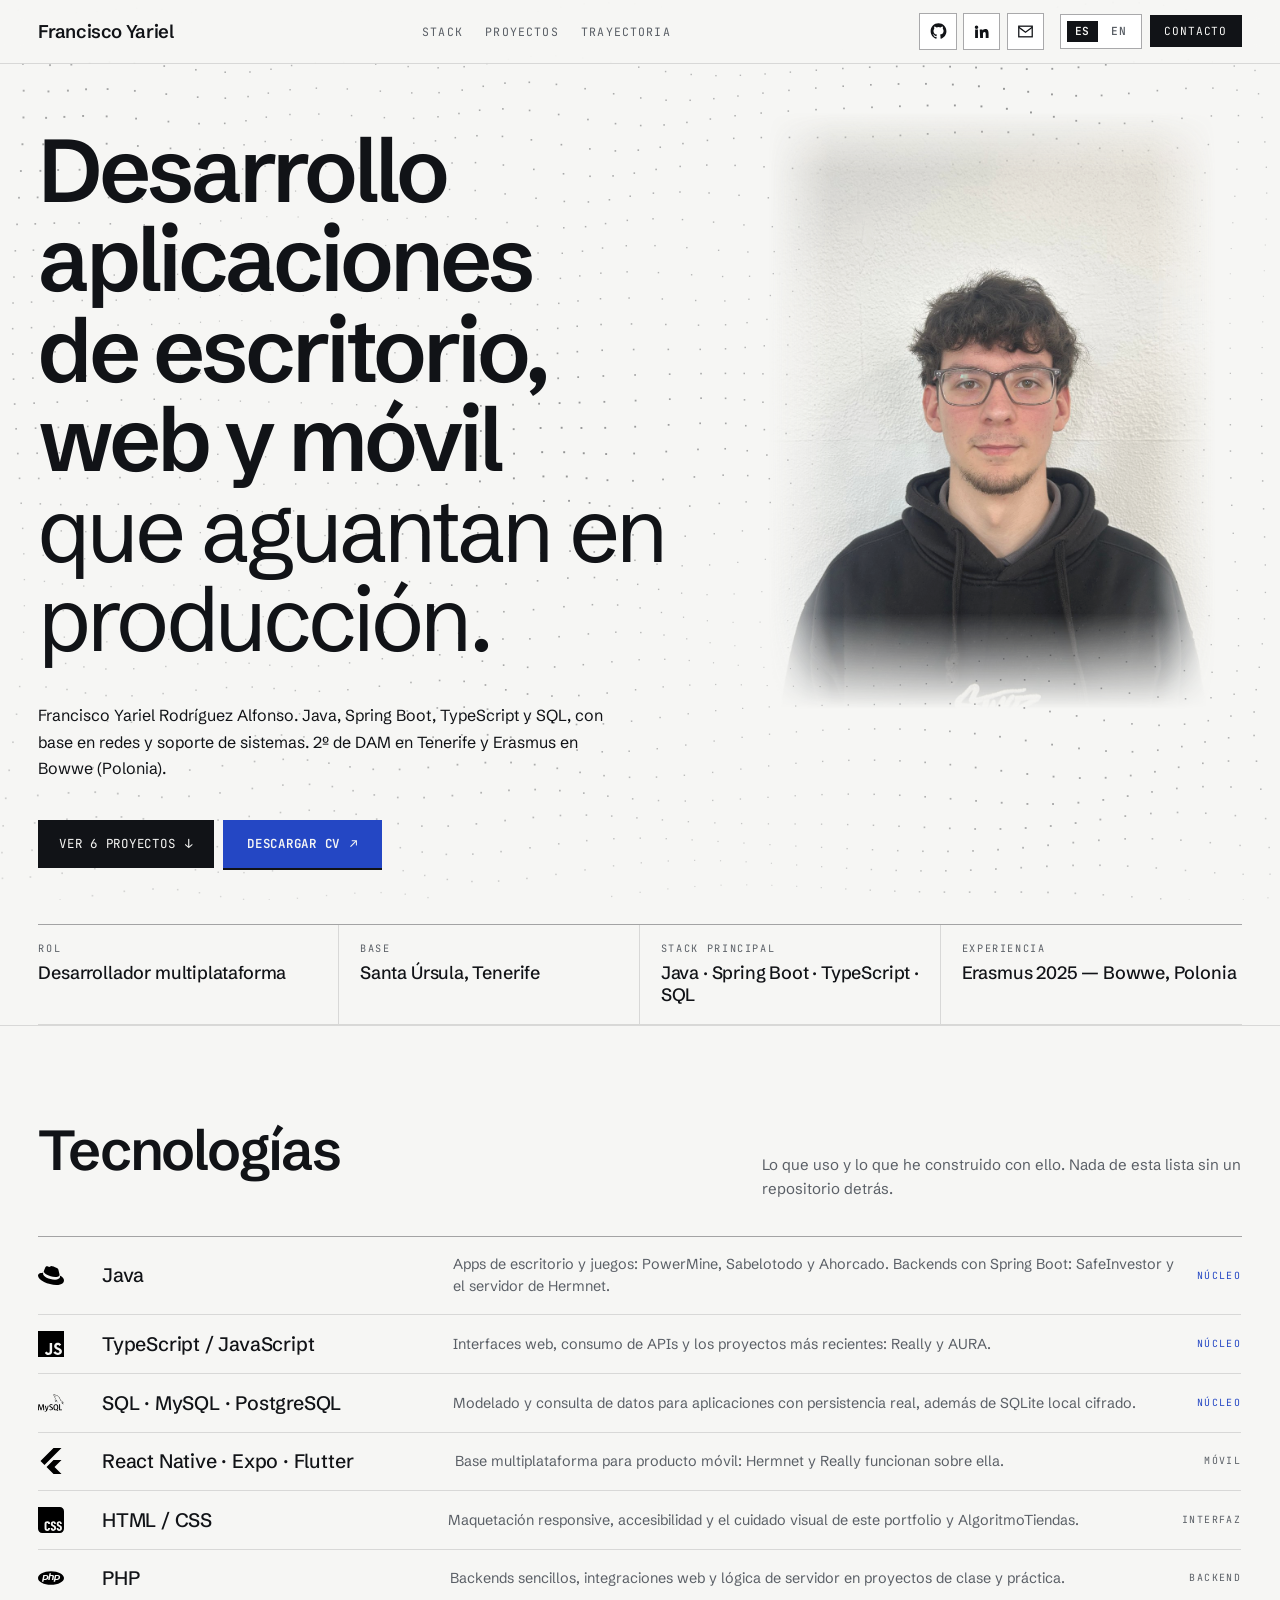
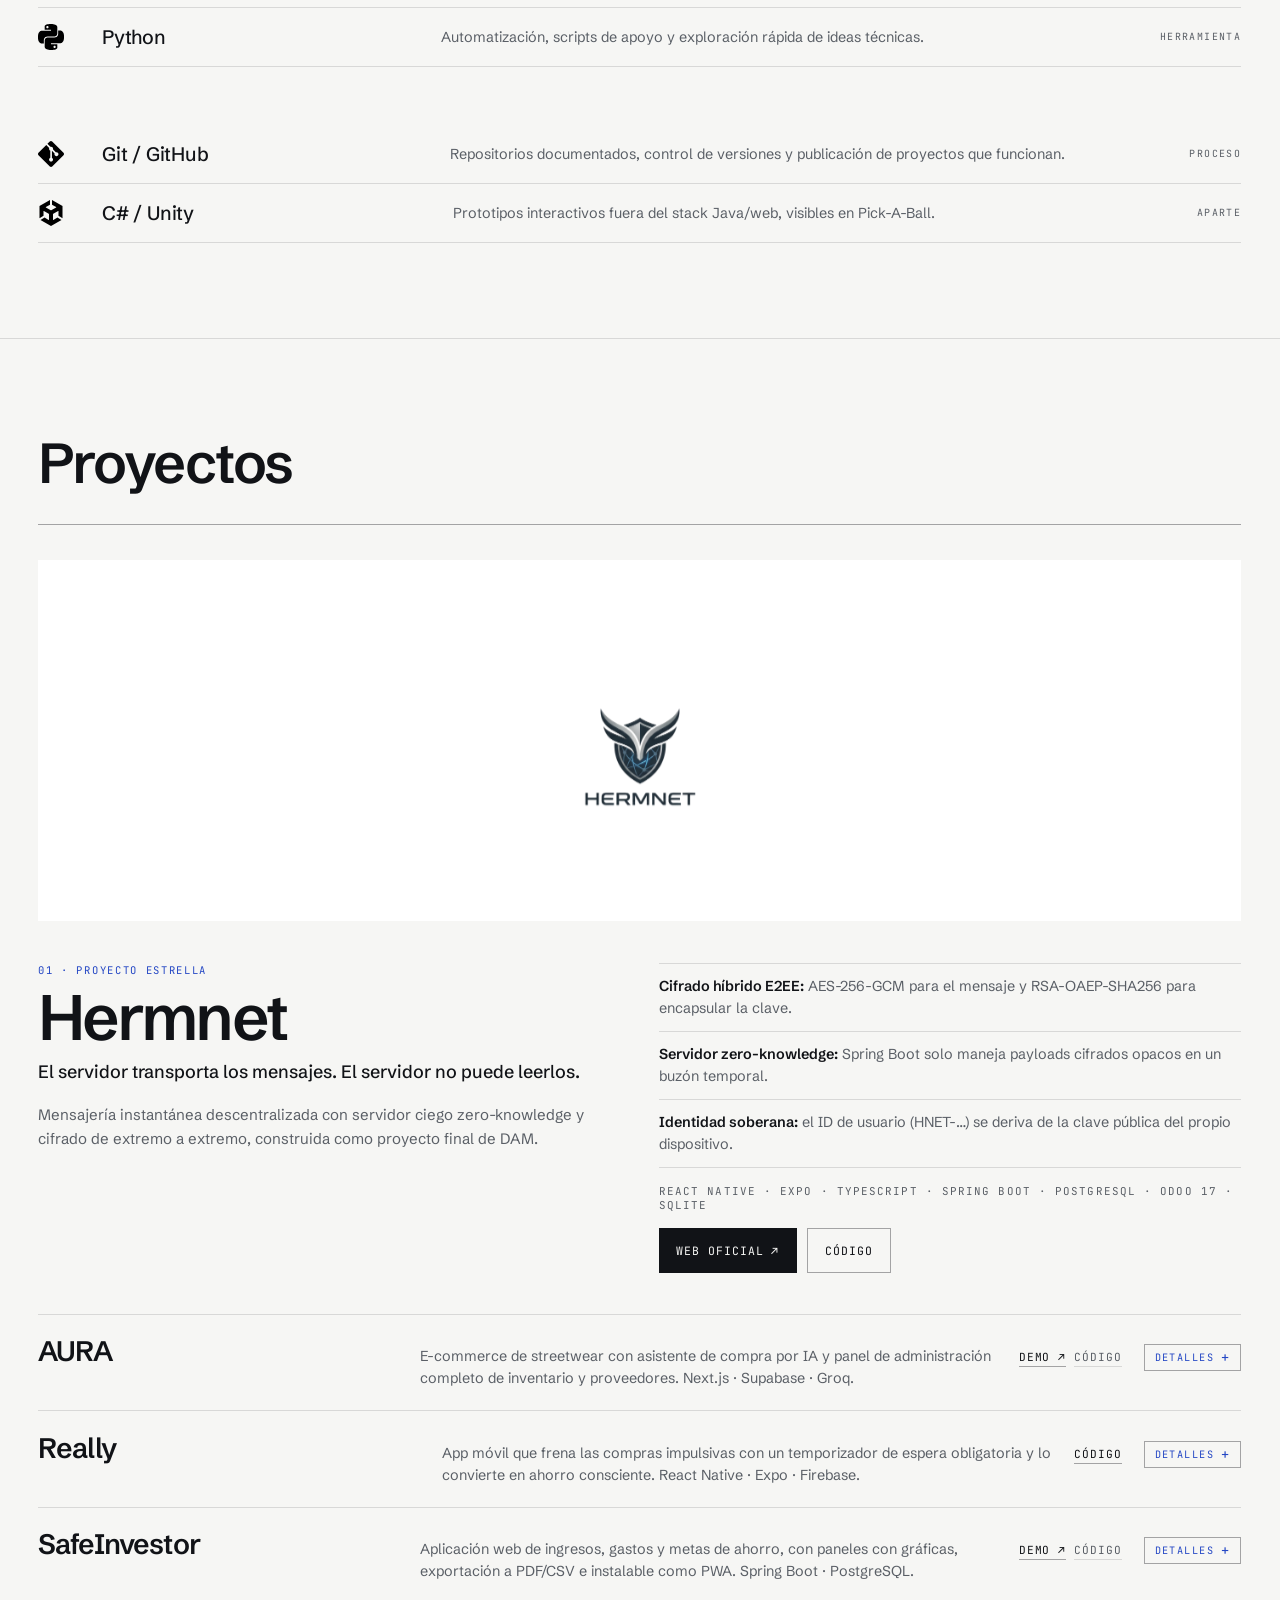
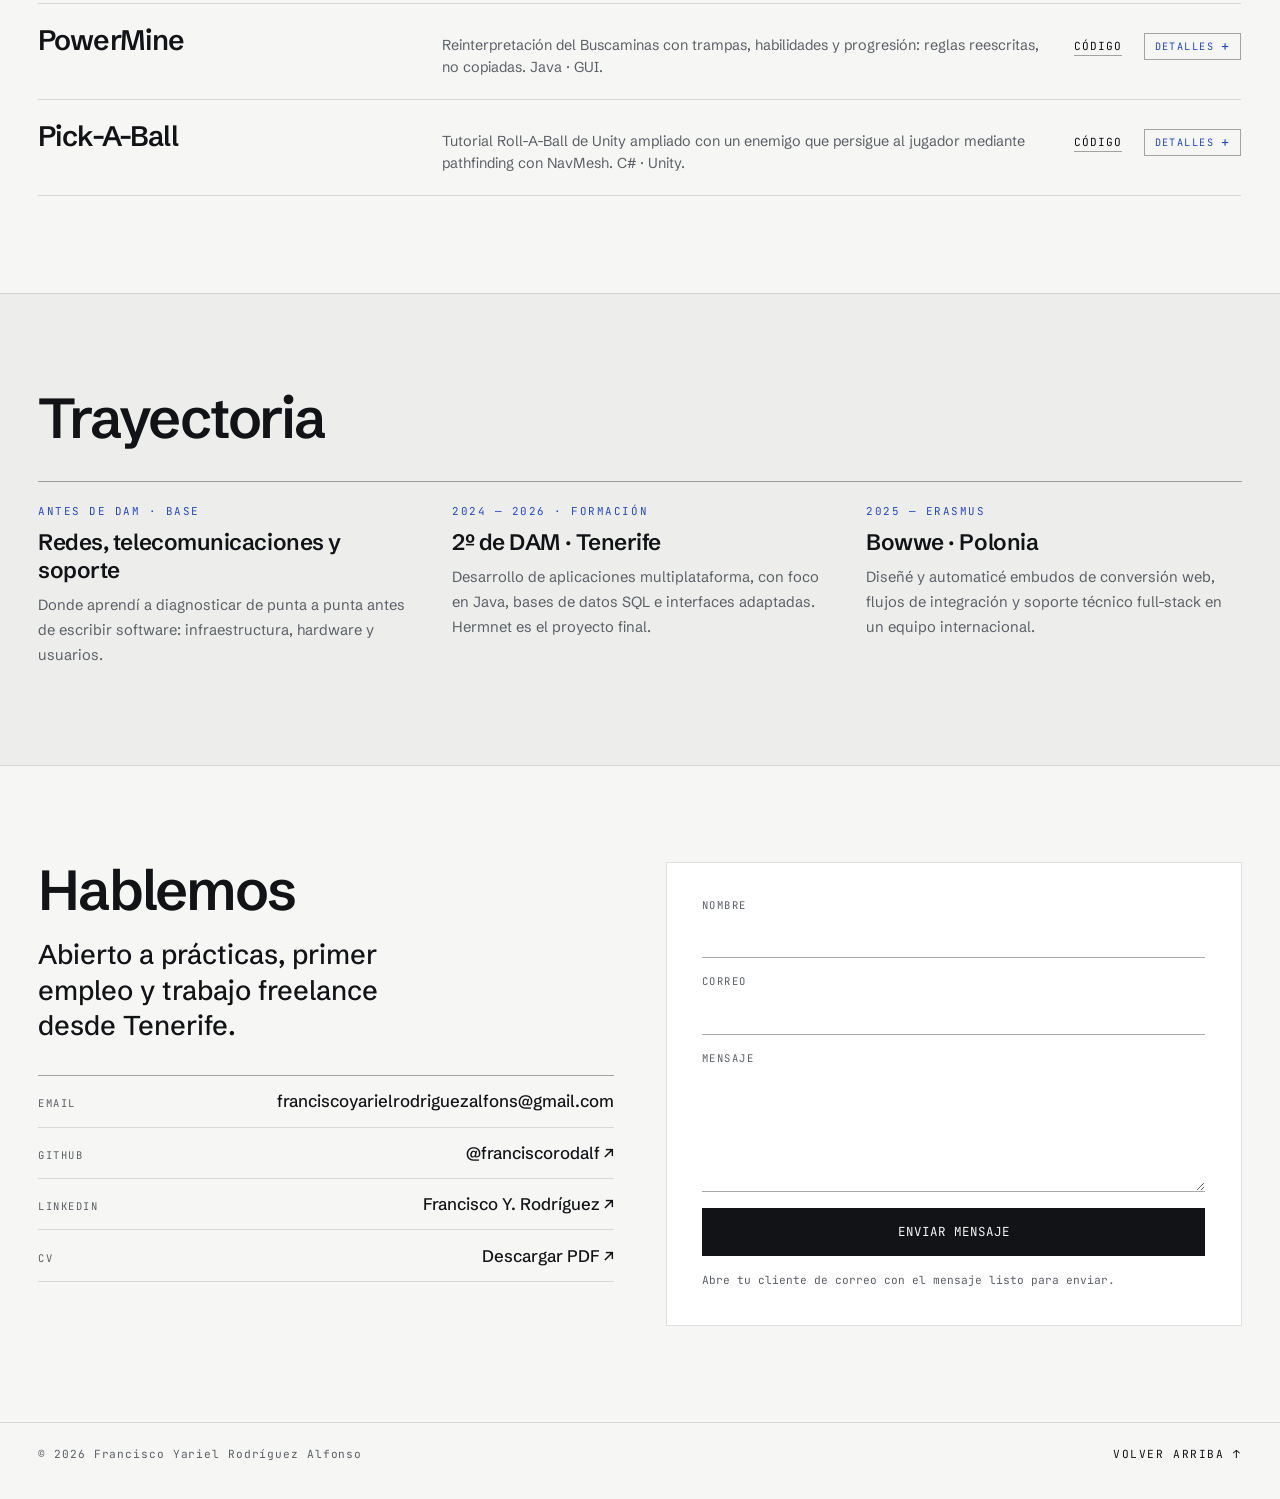
==== commit cb9e8bc2: "refactor: quitar los números de sección y de proyecto El número (01/02/03/04) delante de cada título" ====
--- a/index.html
+++ b/index.html
@@ -126,10 +126,7 @@
 
   <section class="stack" id="stack">
     <div class="sec-head">
-      <div class="sec-head__title">
-        <span class="sec-num">01</span>
-        <h2 class="sec-h2" data-en="Technologies">Tecnologías</h2>
-      </div>
+      <h2 class="sec-h2" data-en="Technologies">Tecnologías</h2>
       <p class="sec-intro" data-en="What I use and what I've shipped with it. Nothing here without a repository behind it.">Lo que uso y lo que he construido con ello. Nada de esta lista sin un repositorio detrás.</p>
     </div>
     <div class="ruled">
@@ -198,10 +195,7 @@
 
   <section class="projects" id="proyectos">
     <div class="sec-head sec-head--tight">
-      <div class="sec-head__title">
-        <span class="sec-num">02</span>
-        <h2 class="sec-h2" data-en="Selected work">Proyectos</h2>
-      </div>
+      <h2 class="sec-h2" data-en="Selected work">Proyectos</h2>
     </div>
 
     <div class="showcase" data-reveal="">
@@ -234,7 +228,6 @@
     </article>
 
     <div class="proj-row" data-proj="" data-reveal="">
-      <span class="proj-num">02</span>
       <h3 class="proj-name">AURA</h3>
       <p class="text-sm" data-en="Streetwear e-commerce with an AI shopping assistant and a full admin panel for inventory and suppliers. Next.js · Supabase · Groq.">E-commerce de streetwear con asistente de compra por IA y panel de administración completo de inventario y proveedores. Next.js · Supabase · Groq.</p>
       <span class="proj-links"><a class="link-u" href="https://tiendawithia.vercel.app" target="_blank" rel="noopener">Demo ↗</a><a class="link-u link-u--muted" href="https://github.com/franciscorodalf/Tienda-IA" target="_blank" rel="noopener" data-en="Code">Código</a></span>
@@ -247,7 +240,6 @@
       </div>
     </div>
     <div class="proj-row" data-proj="" data-reveal="">
-      <span class="proj-num">03</span>
       <h3 class="proj-name">Really</h3>
       <p class="text-sm" data-en="Mobile app that stops impulse buying with a mandatory waiting timer and turns it into conscious saving. React Native · Expo · Firebase.">App móvil que frena las compras impulsivas con un temporizador de espera obligatoria y lo convierte en ahorro consciente. React Native · Expo · Firebase.</p>
       <span><a class="link-u" href="https://github.com/franciscorodalf/Really" target="_blank" rel="noopener" data-en="Code">Código</a></span>
@@ -260,7 +252,6 @@
       </div>
     </div>
     <div class="proj-row" data-proj="" data-reveal="">
-      <span class="proj-num">04</span>
       <h3 class="proj-name">SafeInvestor</h3>
       <p class="text-sm" data-en="Web app for income, expenses and saving goals, with dashboards, PDF/CSV export and installable as a PWA. Spring Boot · PostgreSQL.">Aplicación web de ingresos, gastos y metas de ahorro, con paneles con gráficas, exportación a PDF/CSV e instalable como PWA. Spring Boot · PostgreSQL.</p>
       <span class="proj-links"><a class="link-u" href="https://safeinvestor.onrender.com" target="_blank" rel="noopener" data-en="Demo ↗">Demo ↗</a><a class="link-u link-u--muted" href="https://github.com/franciscorodalf/SafeInvestor" target="_blank" rel="noopener" data-en="Code">Código</a></span>
@@ -273,7 +264,6 @@
       </div>
     </div>
     <div class="proj-row" data-proj="" data-reveal="">
-      <span class="proj-num">05</span>
       <h3 class="proj-name">PowerMine</h3>
       <p class="text-sm" data-en="A reinterpretation of Minesweeper with traps, abilities and progression — rules rewritten, not copied. Java · GUI.">Reinterpretación del Buscaminas con trampas, habilidades y progresión: reglas reescritas, no copiadas. Java · GUI.</p>
       <span><a class="link-u" href="https://github.com/franciscorodalf/PowerMine" target="_blank" rel="noopener" data-en="Code">Código</a></span>
@@ -286,7 +276,6 @@
       </div>
     </div>
     <div class="proj-row" data-proj="" data-reveal="">
-      <span class="proj-num">06</span>
       <h3 class="proj-name">Pick-A-Ball</h3>
       <p class="text-sm" data-en="Unity's Roll-A-Ball tutorial extended with an enemy that hunts the player using NavMesh pathfinding. C# · Unity.">Tutorial Roll-A-Ball de Unity ampliado con un enemigo que persigue al jugador mediante pathfinding con NavMesh. C# · Unity.</p>
       <span><a class="link-u" href="https://github.com/franciscorodalf/Pick-A-Ball" target="_blank" rel="noopener" data-en="Code">Código</a></span>
@@ -303,7 +292,6 @@
   <section class="path" id="trayectoria">
     <div class="wrap-pad">
       <div class="path-head">
-        <span class="sec-num">03</span>
         <h2 class="sec-h2" data-en="Path">Trayectoria</h2>
       </div>
       <div class="path-grid">
@@ -330,7 +318,6 @@
     <div class="contact-grid">
       <div>
         <div class="contact-head">
-          <span class="sec-num">04</span>
           <h2 class="sec-h2" data-en="Let's talk">Hablemos</h2>
         </div>
         <p class="contact__claim" data-en="Open to internships, a first role and freelance work from Tenerife.">Abierto a prácticas, primer empleo y trabajo freelance desde Tenerife.</p>
--- a/styles.css
+++ b/styles.css
@@ -458,6 +458,7 @@
   max-width:1500px;
   margin:0 auto;
   padding:clamp(3.5rem,8vw,6rem) clamp(1rem,4vw,2.4rem);
+  border-top:1px solid var(--line);
 }
 
 .projects {
@@ -465,7 +466,8 @@
   z-index:1;
   max-width:1500px;
   margin:0 auto;
-  padding:0 clamp(1rem,4vw,2.4rem) clamp(3.5rem,8vw,6rem);
+  padding:clamp(3.5rem,8vw,6rem) clamp(1rem,4vw,2.4rem);
+  border-top:1px solid var(--line);
 }
 
 .path {
@@ -506,19 +508,6 @@
   align-items:baseline;
   gap:1.1rem;
   margin-bottom:1.2rem;
-}
-
-.sec-head__title {
-  display:flex;
-  align-items:baseline;
-  gap:1.1rem;
-}
-
-.sec-num {
-  font-family:var(--mono);
-  font-size:0.72rem;
-  letter-spacing:0.14em;
-  color:var(--ac);
 }
 
 .sec-h2 {
@@ -747,18 +736,12 @@
 
 .proj-row {
   display:grid;
-  grid-template-columns:2.4rem minmax(0,1fr) minmax(0,1.6fr) auto auto;
+  grid-template-columns:minmax(0,1fr) minmax(0,1.6fr) auto auto;
   gap:0.5rem 1.4rem;
   align-items:baseline;
   padding:1.3rem 0;
   border-bottom:1px solid var(--line);
   transition:background 0.25s ease;
-}
-
-.proj-num {
-  font-family:var(--mono);
-  font-size:0.7rem;
-  color:var(--mu);
 }
 
 .proj-name {
@@ -1165,18 +1148,17 @@
   .tech-row > .tag       { grid-area: tag; }
 
   .proj-row {
-    grid-template-columns: 1.8rem minmax(0, 1fr) auto;
+    grid-template-columns: minmax(0, 1fr) auto;
     grid-template-areas:
-      "num name  mark"
-      ".   desc  desc"
-      ".   links links";
+      "name mark"
+      "desc desc"
+      "links links";
     gap: 0.4rem 0.9rem;
     align-items: baseline;
   }
-  .proj-row > :nth-child(1) { grid-area: num; }
-  .proj-row > :nth-child(2) { grid-area: name; }
-  .proj-row > :nth-child(3) { grid-area: desc; }
-  .proj-row > :nth-child(4) { grid-area: links; }
+  .proj-row > :nth-child(1) { grid-area: name; }
+  .proj-row > :nth-child(2) { grid-area: desc; }
+  .proj-row > :nth-child(3) { grid-area: links; }
   .proj-row > .proj-mark    { grid-area: mark; }
   .proj-links { gap: 1.1rem; }
 
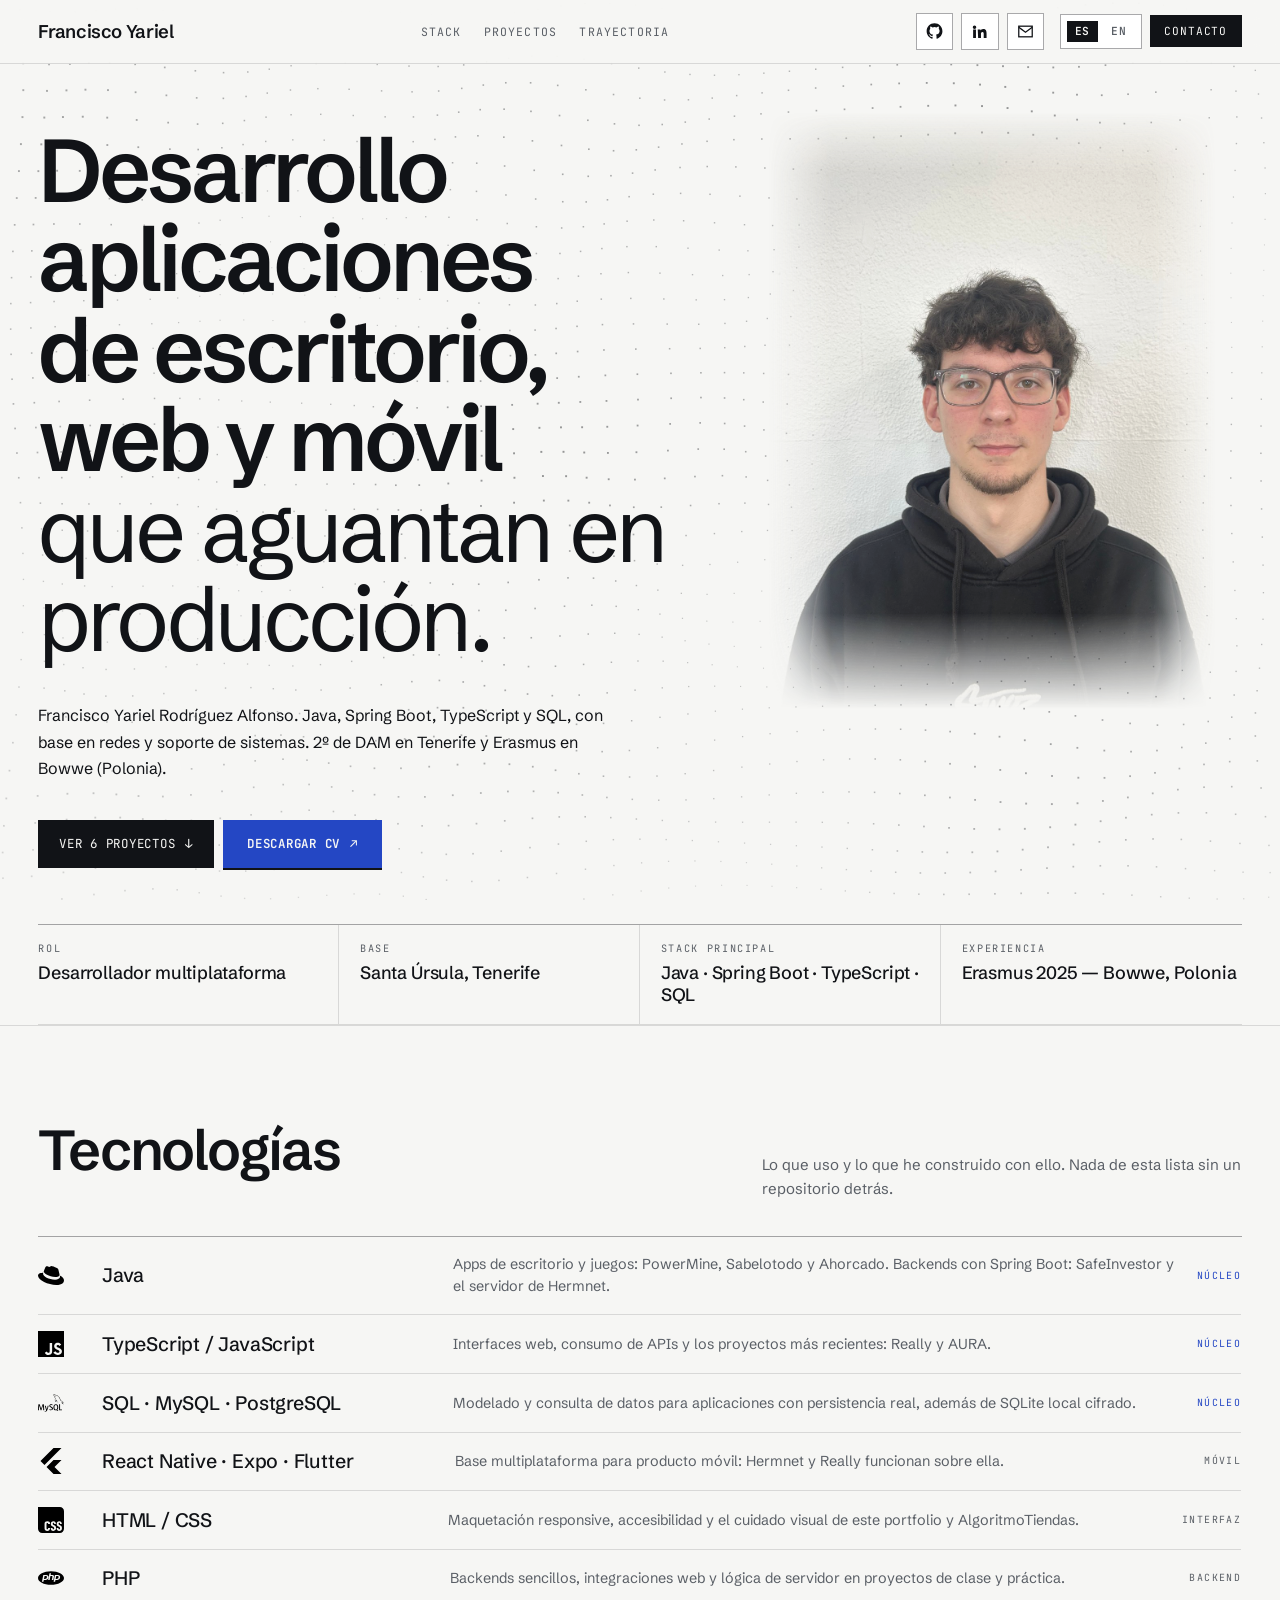
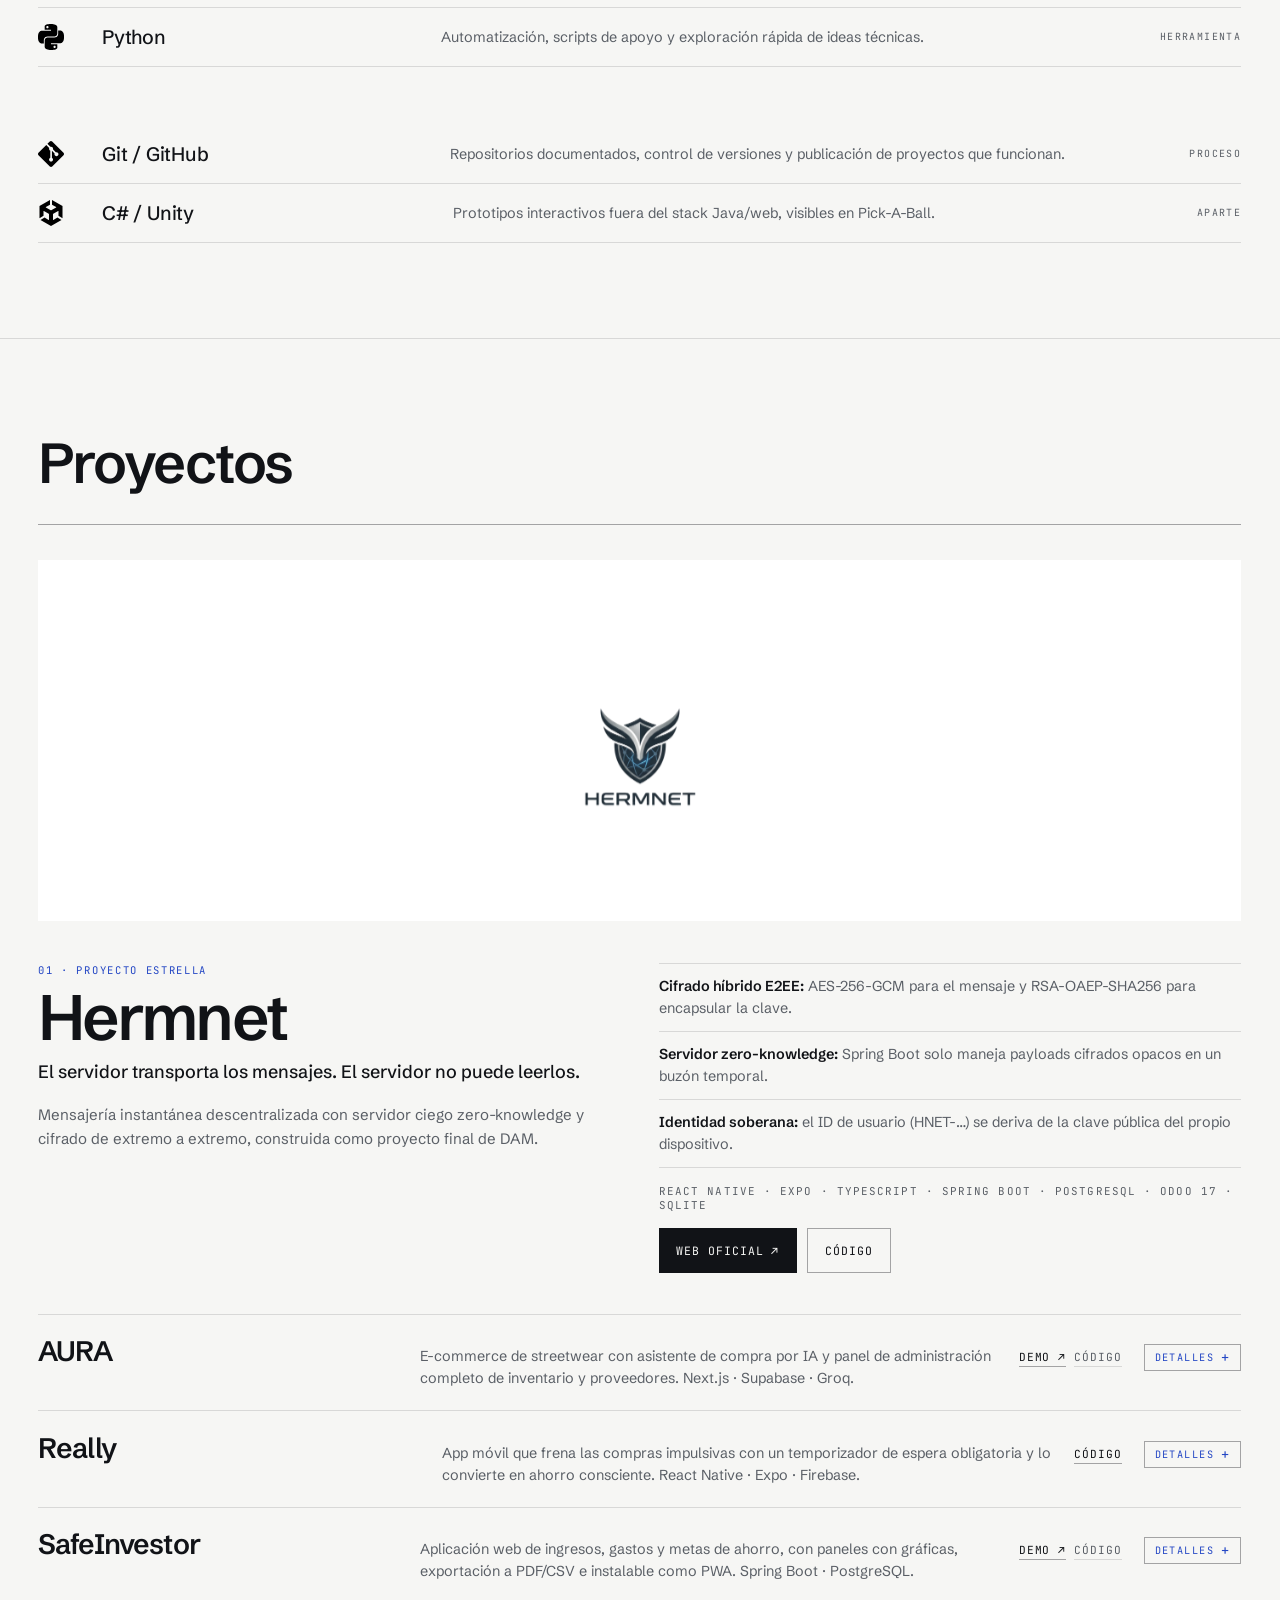
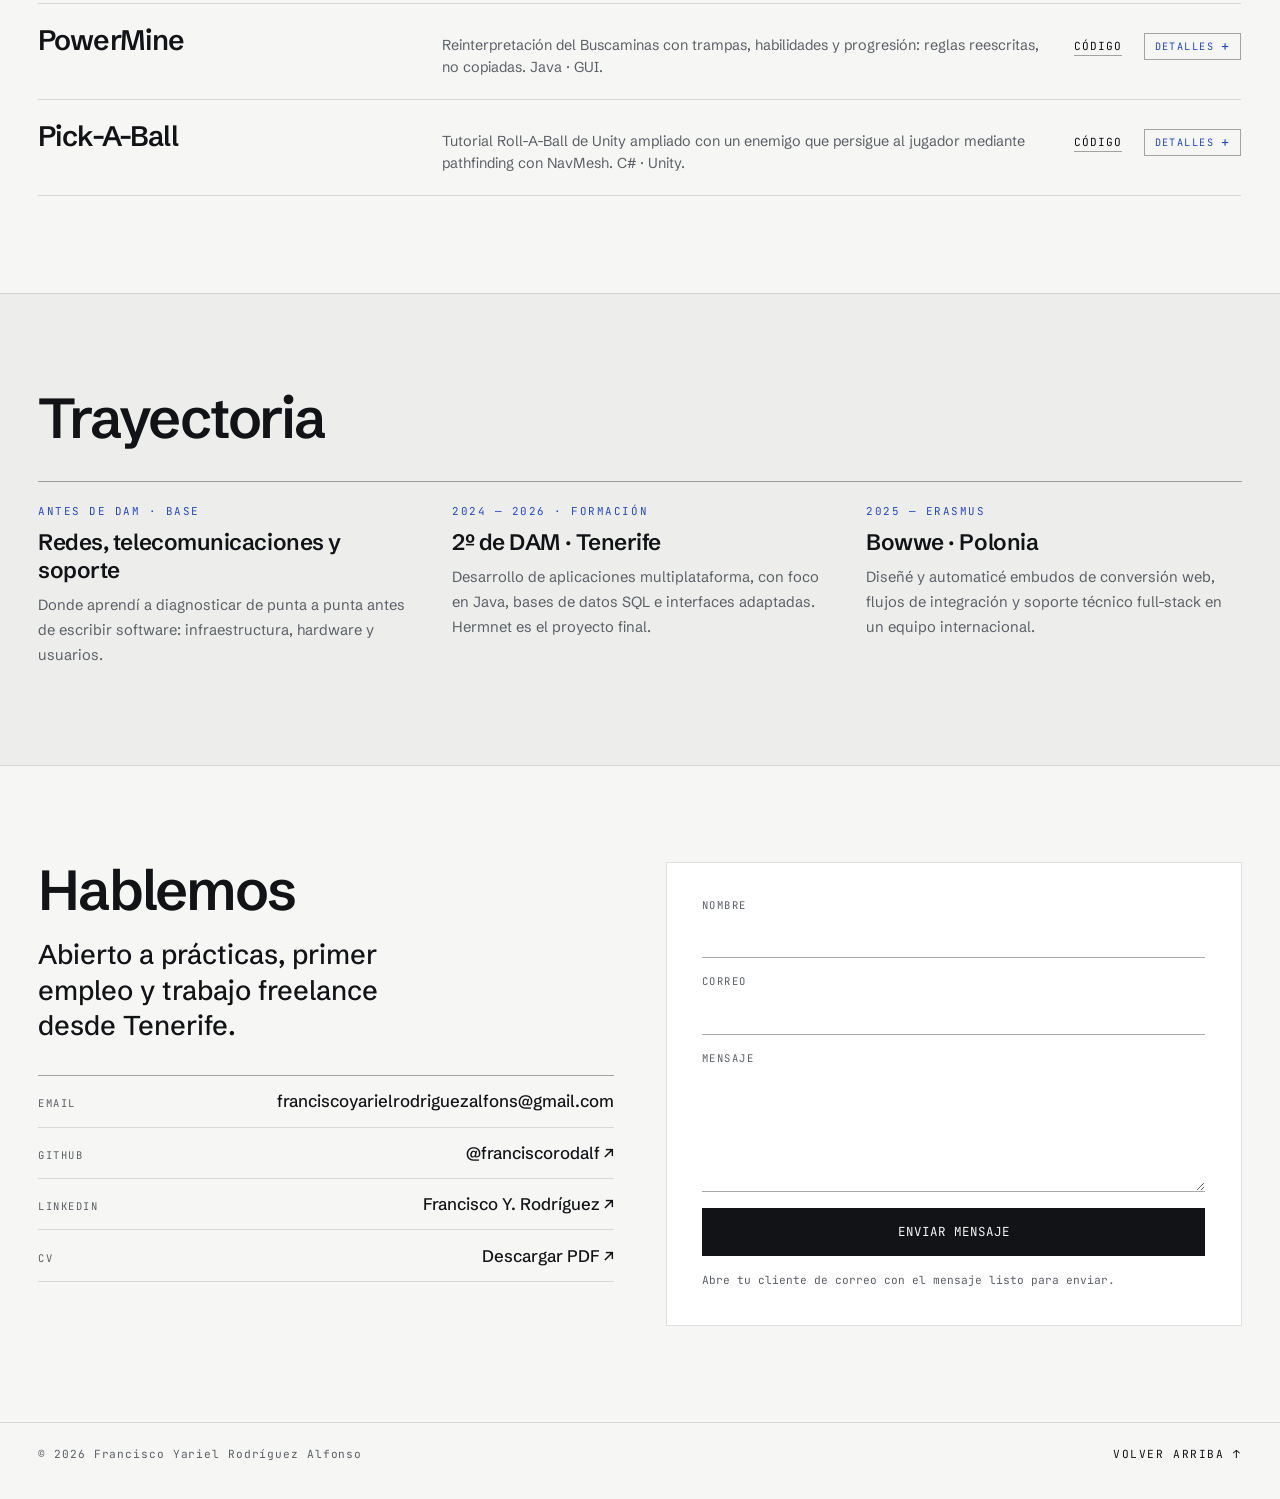
==== commit 1ca4d0ec: "feat: añadir skip-link, validación nativa y ajustar espaciado de iconos - Enlace "Saltar al contenid" ====
--- a/index.html
+++ b/index.html
@@ -44,6 +44,7 @@
 </head>
 <body>
 <div id="root">
+  <a class="skip-link" href="#top">Saltar al contenido</a>
 
   <div class="veil" data-veil="">
     <div class="veil__name">Francisco Yariel</div>
@@ -83,7 +84,7 @@
 
   <canvas id="field"></canvas>
 
-  <section class="hero" id="top">
+  <section class="hero" id="top" tabindex="-1">
     <div class="hero__inner">
       <div class="hero__portrait" aria-hidden="false">
         <img class="hero__portrait-img" src="./assets/francisco.jpg" width="1100" height="1467" decoding="async" loading="lazy" alt="Retrato de Francisco Yariel Rodríguez Alfonso">
@@ -344,15 +345,15 @@
       <form class="form" data-form="">
         <label class="field">
           <span class="label-mono" data-en="Name">Nombre</span>
-          <input class="input" type="text" name="name" autocomplete="name">
+          <input class="input" type="text" name="name" autocomplete="name" required>
         </label>
         <label class="field">
           <span class="label-mono" data-en="Email">Correo</span>
-          <input class="input" type="email" name="email" autocomplete="email">
+          <input class="input" type="email" name="email" autocomplete="email" required>
         </label>
         <label class="field">
           <span class="label-mono" data-en="Message">Mensaje</span>
-          <textarea class="input input--area" name="message" rows="5"></textarea>
+          <textarea class="input input--area" name="message" rows="5" required></textarea>
         </label>
         <button class="btn-submit" type="submit" data-en="Send message">Enviar mensaje</button>
         <p class="form-note" data-form-note="" data-en="Opens your mail client with the message ready to send.">Abre tu cliente de correo con el mensaje listo para enviar.</p>
--- a/styles.css
+++ b/styles.css
@@ -40,6 +40,29 @@
   color: var(--ac);
 }
 
+/* --- Saltar al contenido ---
+   Oculto hasta que recibe foco de teclado (primer Tab de la página). Sin él,
+   un lector de pantalla o un usuario de teclado tiene que recorrer marca,
+   nav, redes sociales, idioma y contacto antes de llegar al hero. */
+.skip-link {
+  position: absolute;
+  top: -3rem;
+  left: 1rem;
+  z-index: 200;
+  background: var(--tx);
+  color: var(--bg);
+  font-family: var(--mono);
+  font-size: 0.75rem;
+  letter-spacing: 0.06em;
+  text-transform: uppercase;
+  padding: 0.6rem 1rem;
+  transition: top 0.15s ease;
+}
+
+.skip-link:focus-visible {
+  top: 1rem;
+}
+
 /* --- Foco de teclado ---
    Antes solo .input tenía un estado de foco propio; el resto (nav, botones,
    tarjetas de proyecto) dependía del outline nativo del navegador, que aquí
@@ -213,7 +236,7 @@
 .header__social {
   display:flex;
   align-items:center;
-  gap:0.4rem;
+  gap:0.5rem;
   margin-right:0.5rem;
 }
 
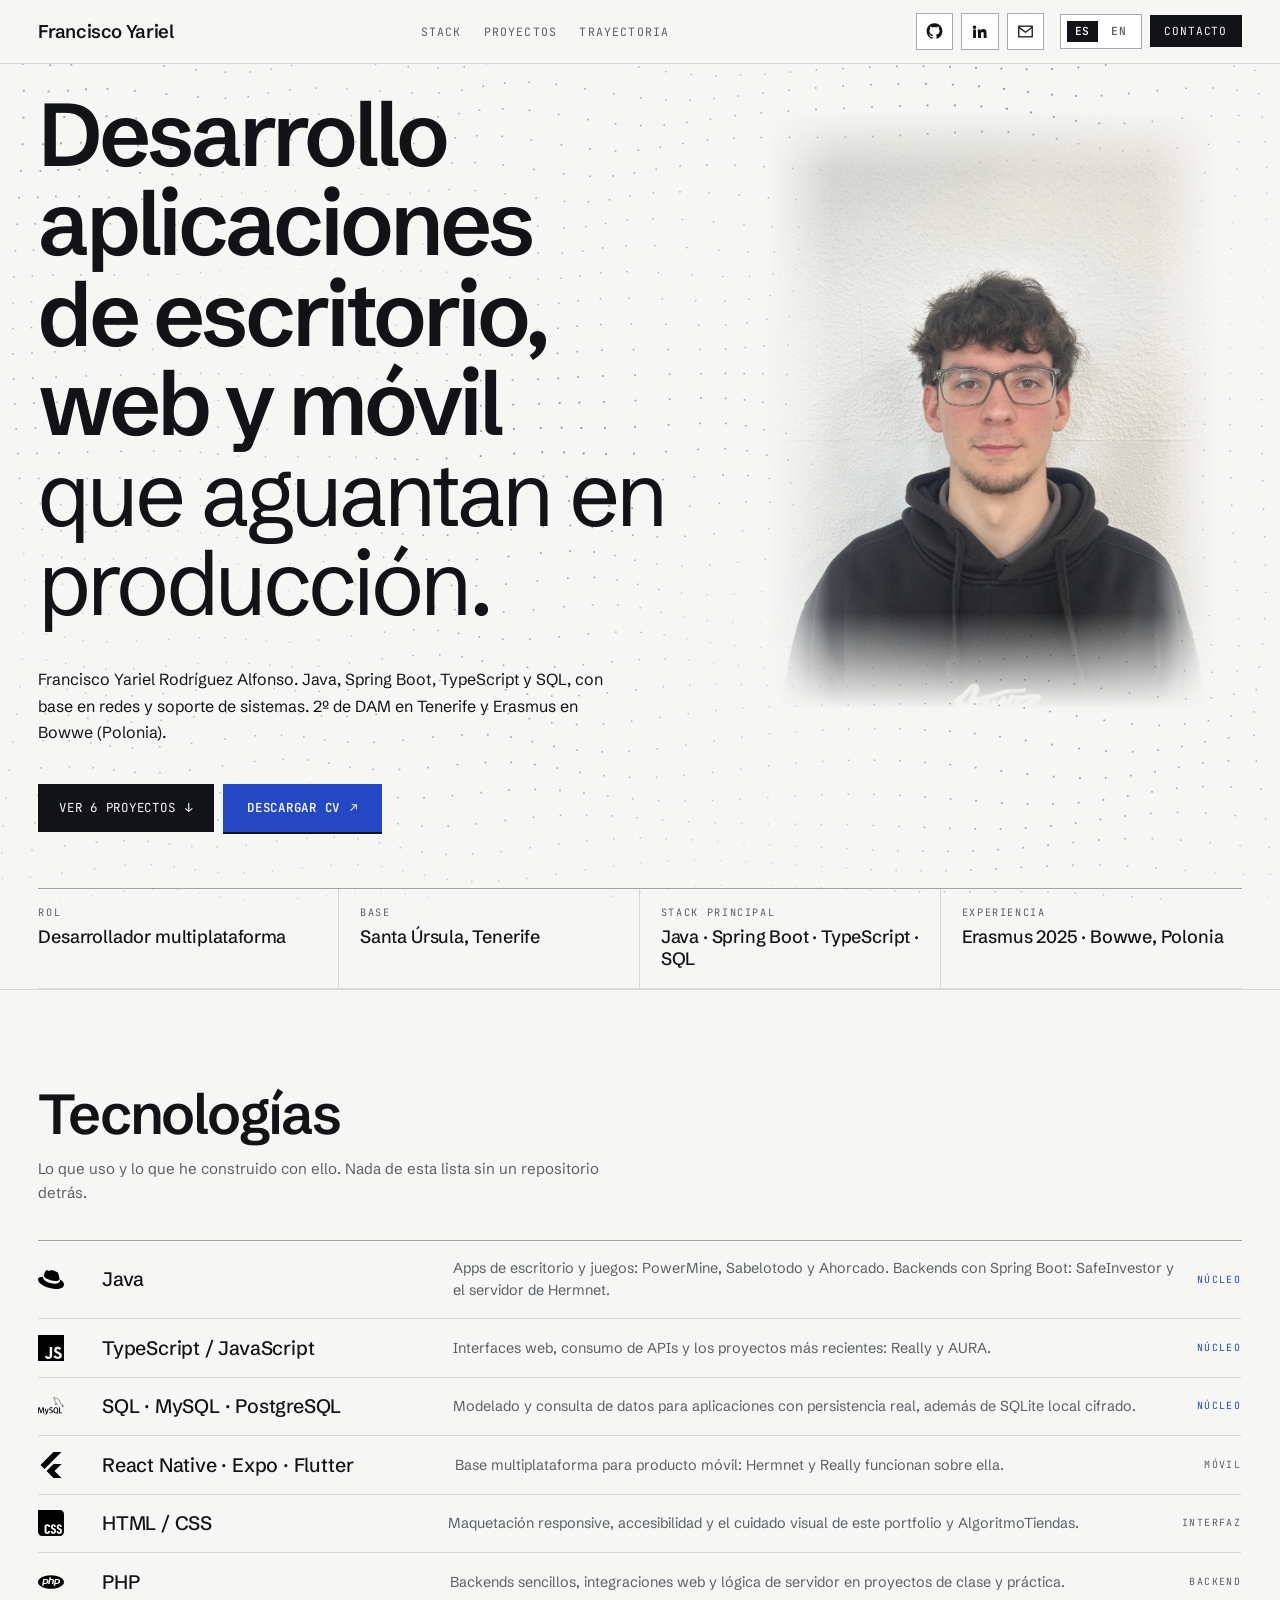
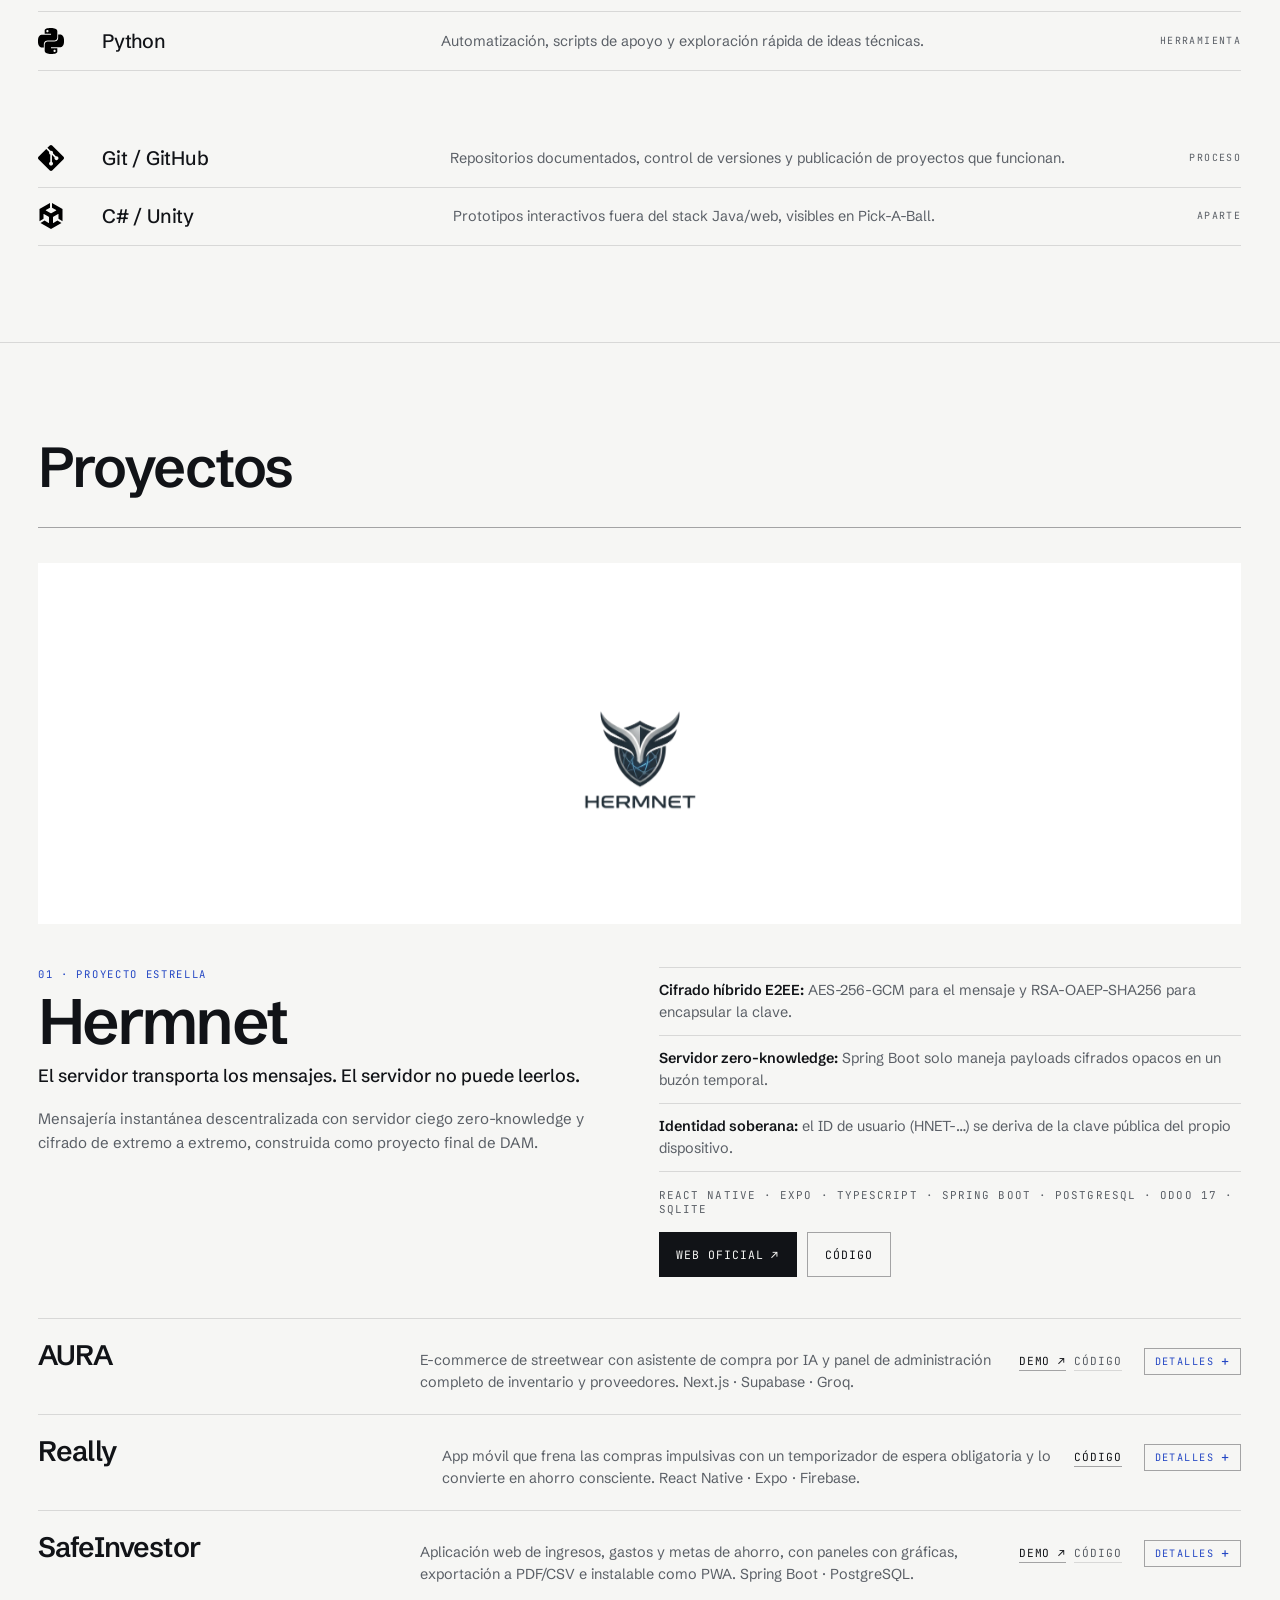
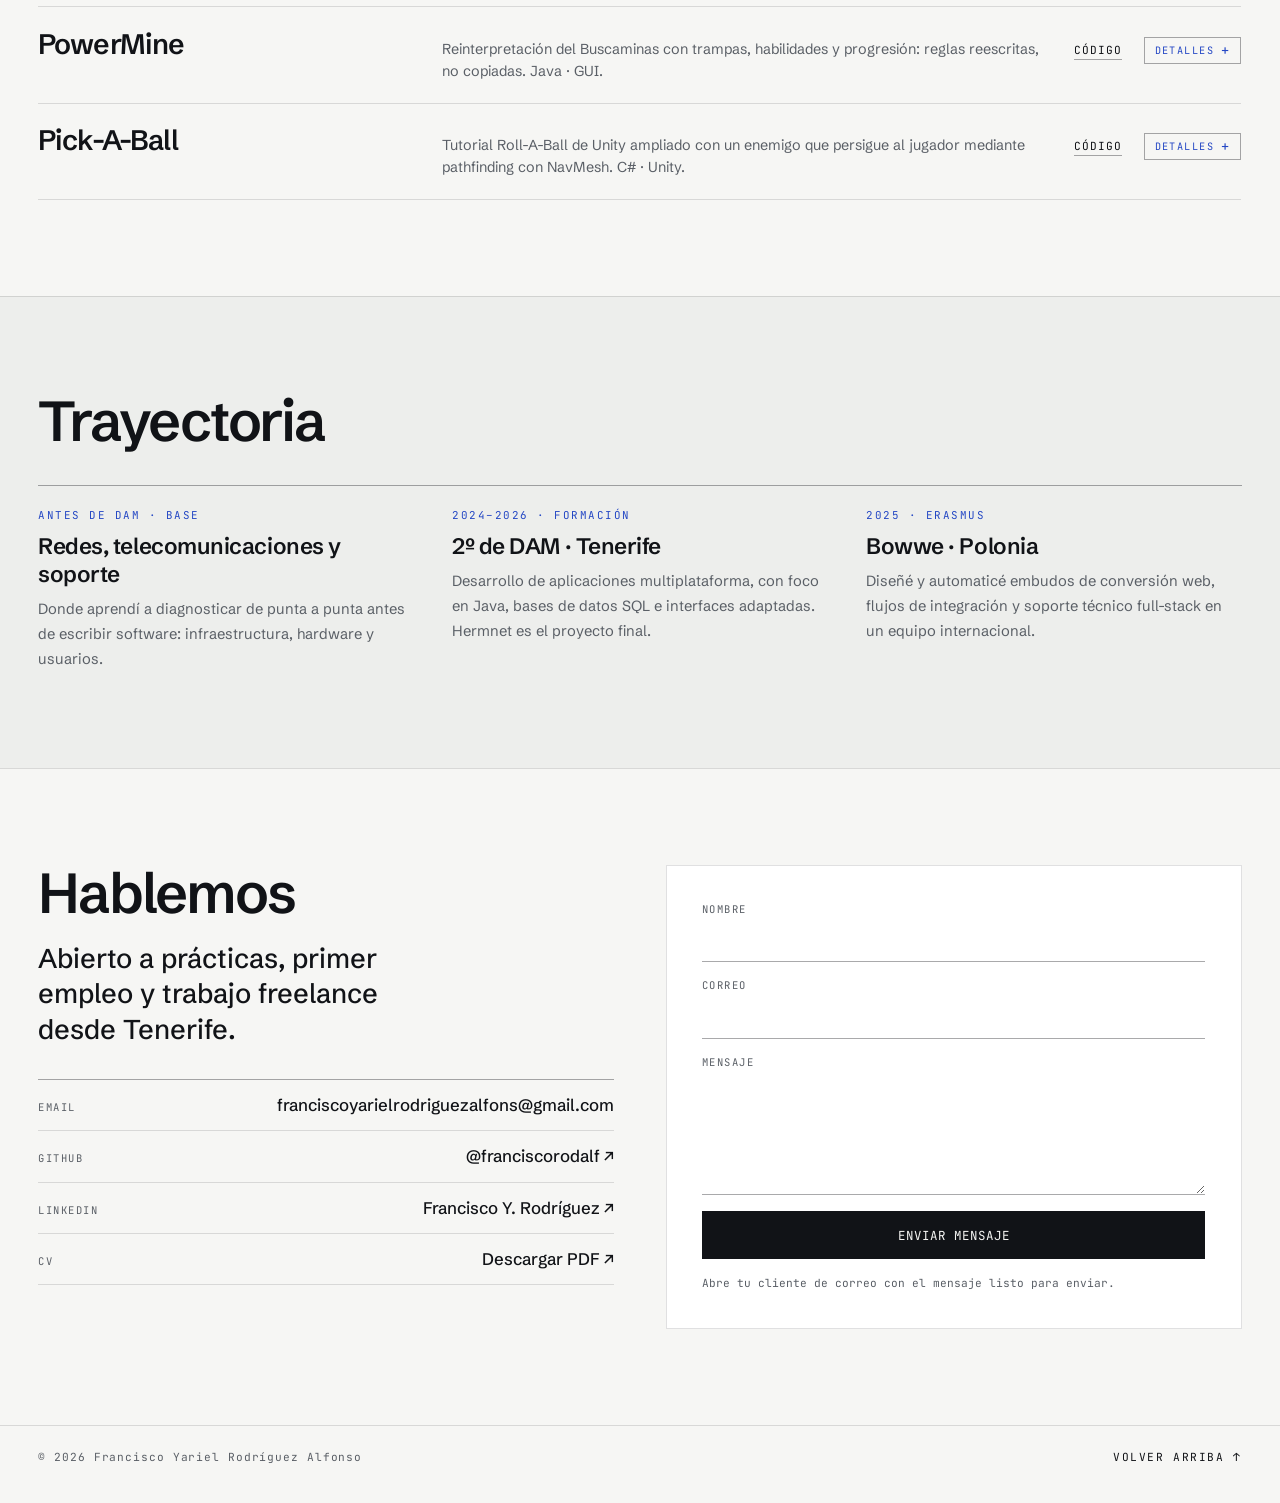
==== commit 5de5fdbb: "style: eliminar em dashes, apilar cabecera de sección y ajustar hero - Reemplazados los 14 em dash d" ====
--- a/index.html
+++ b/index.html
@@ -3,10 +3,10 @@
 <head>
   <meta charset="utf-8">
   <meta name="viewport" content="width=device-width, initial-scale=1">
-  <title>Francisco Yariel Rodríguez Alfonso — Desarrollador multiplataforma y móvil</title>
-  <meta name="description" content="Francisco Yariel Rodríguez Alfonso — Desarrollador multiplataforma y móvil. Java, TypeScript, SQL. Tenerife, España.">
+  <title>Francisco Yariel Rodríguez Alfonso · Desarrollador multiplataforma y móvil</title>
+  <meta name="description" content="Francisco Yariel Rodríguez Alfonso · Desarrollador multiplataforma y móvil. Java, TypeScript, SQL. Tenerife, España.">
   <meta property="og:type" content="profile">
-  <meta property="og:title" content="Francisco Yariel Rodríguez Alfonso — Desarrollador multiplataforma y móvil">
+  <meta property="og:title" content="Francisco Yariel Rodríguez Alfonso · Desarrollador multiplataforma y móvil">
   <meta property="og:description" content="Java, Spring Boot, TypeScript y SQL. 2º de DAM en Tenerife, Erasmus en Bowwe (Polonia). Seis proyectos, de mensajería cifrada a juegos.">
   <meta property="og:url" content="https://franciscorodalf.github.io/portfolio/">
   <meta property="og:image" content="https://franciscorodalf.github.io/portfolio/assets/og-image.png">
@@ -40,7 +40,7 @@
     "knowsAbout": ["Java", "Spring Boot", "TypeScript", "React Native", "SQL"]
   }
   </script>
-  <link rel="stylesheet" href="styles.css?v=12">
+  <link rel="stylesheet" href="styles.css?v=14">
 </head>
 <body>
 <div id="root">
@@ -119,7 +119,7 @@
         </div>
         <div class="fact fact--last">
           <p class="fact__label" data-en="Experience">Experiencia</p>
-          <p class="fact__value" data-en="Erasmus 2025 — Bowwe, Poland">Erasmus 2025 — Bowwe, Polonia</p>
+          <p class="fact__value" data-en="Erasmus 2025 · Bowwe, Poland">Erasmus 2025 · Bowwe, Polonia</p>
         </div>
       </div>
     </div>
@@ -176,7 +176,7 @@
       <div class="tech-row" data-tech="" data-reveal="">
         <img class="tech-icon" src="assets/icons/json.svg" loading="lazy" decoding="async" alt="">
         <h3 class="tech-name">APIs / JSON</h3>
-        <p class="text-sm" data-en="Consuming and structuring data to feed interfaces and connect services — including Odoo 17.">Consumo y organización de datos para alimentar interfaces y conectar servicios, incluido Odoo 17.</p>
+        <p class="text-sm" data-en="Consuming and structuring data to feed interfaces and connect services, including Odoo 17.">Consumo y organización de datos para alimentar interfaces y conectar servicios, incluido Odoo 17.</p>
         <span class="tag" data-en="Integration">Integración</span>
       </div>
       <div class="tech-row" data-tech="" data-reveal="">
@@ -266,7 +266,7 @@
     </div>
     <div class="proj-row" data-proj="" data-reveal="">
       <h3 class="proj-name">PowerMine</h3>
-      <p class="text-sm" data-en="A reinterpretation of Minesweeper with traps, abilities and progression — rules rewritten, not copied. Java · GUI.">Reinterpretación del Buscaminas con trampas, habilidades y progresión: reglas reescritas, no copiadas. Java · GUI.</p>
+      <p class="text-sm" data-en="A reinterpretation of Minesweeper with traps, abilities and progression: rules rewritten, not copied. Java · GUI.">Reinterpretación del Buscaminas con trampas, habilidades y progresión: reglas reescritas, no copiadas. Java · GUI.</p>
       <span><a class="link-u" href="https://github.com/franciscorodalf/PowerMine" target="_blank" rel="noopener" data-en="Code">Código</a></span>
     </div>
     <div class="panel" data-panel="">
@@ -284,8 +284,8 @@
     <div class="panel" data-panel="">
       <div class="panel__inner">
 <div><p class="panel__label" data-en="The problem">El problema</p><p class="panel__text" data-en="The base tutorial has no opposition: you just roll around picking up cubes with nothing reacting to you.">El tutorial base no tiene ningún tipo de oposición: solo ruedas recogiendo cubos sin que nada reaccione a ti.</p></div>
-<div><p class="panel__label" data-en="How I solved it">Cómo lo resolví</p><p class="panel__text" data-en="Starting from Unity's official Roll-A-Ball tutorial, I added an enemy driven by a NavMeshAgent that recalculates its path to the player every frame — my first contact with pathfinding outside the Java/web stack.">Partiendo del tutorial oficial Roll-A-Ball de Unity, añadí un enemigo gobernado por un NavMeshAgent que recalcula su ruta hacia el jugador cada fotograma — mi primer contacto con pathfinding fuera del stack Java/web.</p></div>
-<div><p class="panel__label" data-en="What I learned">Lo que aprendí</p><p class="panel__text" data-en="That extending someone else's base project is also a valid way to learn a new engine — you don't have to start from a blank scene to add something real.">Que ampliar un proyecto base ajeno es también una forma válida de aprender un motor nuevo: no hace falta partir de una escena en blanco para añadir algo real.</p></div>
+<div><p class="panel__label" data-en="How I solved it">Cómo lo resolví</p><p class="panel__text" data-en="Starting from Unity's official Roll-A-Ball tutorial, I added an enemy driven by a NavMeshAgent that recalculates its path to the player every frame. My first contact with pathfinding outside the Java/web stack.">Partiendo del tutorial oficial Roll-A-Ball de Unity, añadí un enemigo gobernado por un NavMeshAgent que recalcula su ruta hacia el jugador cada fotograma. Mi primer contacto con pathfinding fuera del stack Java/web.</p></div>
+<div><p class="panel__label" data-en="What I learned">Lo que aprendí</p><p class="panel__text" data-en="That extending someone else's base project is also a valid way to learn a new engine: you don't have to start from a blank scene to add something real.">Que ampliar un proyecto base ajeno es también una forma válida de aprender un motor nuevo: no hace falta partir de una escena en blanco para añadir algo real.</p></div>
       </div>
     </div>
   </section>
@@ -299,15 +299,15 @@
         <article class="path-item" data-reveal="">
           <p class="path-item__period" data-en="Before DAM · Foundation">Antes de DAM · Base</p>
           <h3 class="path-item__title" data-en="Networks, telecoms and systems support">Redes, telecomunicaciones y soporte</h3>
-          <p class="path-item__desc" data-en="Where I learned to debug end to end before writing software — infrastructure, hardware and users.">Donde aprendí a diagnosticar de punta a punta antes de escribir software: infraestructura, hardware y usuarios.</p>
+          <p class="path-item__desc" data-en="Where I learned to debug end to end before writing software: infrastructure, hardware and users.">Donde aprendí a diagnosticar de punta a punta antes de escribir software: infraestructura, hardware y usuarios.</p>
         </article>
         <article class="path-item" data-reveal="">
-          <p class="path-item__period" data-en="2024 — 2026 · Education">2024 — 2026 · Formación</p>
+          <p class="path-item__period" data-en="2024–2026 · Education">2024–2026 · Formación</p>
           <h3 class="path-item__title" data-en="2nd year DAM · Tenerife">2º de DAM · Tenerife</h3>
           <p class="path-item__desc" data-en="Multiplatform application development, focused on Java, SQL databases and adaptive interfaces. Hermnet is the final project.">Desarrollo de aplicaciones multiplataforma, con foco en Java, bases de datos SQL e interfaces adaptadas. Hermnet es el proyecto final.</p>
         </article>
         <article class="path-item" data-reveal="">
-          <p class="path-item__period">2025 — Erasmus</p>
+          <p class="path-item__period">2025 · Erasmus</p>
           <h3 class="path-item__title">Bowwe · Polonia</h3>
           <p class="path-item__desc" data-en="Designed and automated web conversion funnels, integration flows and full-stack technical support in an international team.">Diseñé y automaticé embudos de conversión web, flujos de integración y soporte técnico full-stack en un equipo internacional.</p>
         </article>
--- a/styles.css
+++ b/styles.css
@@ -307,7 +307,7 @@
   position:relative;
   max-width:1500px;
   margin:0 auto;
-  padding:clamp(7rem,14vh,10rem) clamp(1rem,4vw,2.4rem) clamp(2rem,5vw,3.5rem);
+  padding:clamp(5.5rem,10vh,6rem) clamp(1rem,4vw,2.4rem) clamp(2rem,5vw,3.5rem);
   container-type:inline-size;
 }
 
@@ -508,10 +508,8 @@
 
 .sec-head {
   display:flex;
-  flex-wrap:wrap;
-  align-items:baseline;
-  justify-content:space-between;
-  gap:1.2rem;
+  flex-direction:column;
+  gap:0.9rem;
   margin-bottom:clamp(1.5rem,3vw,2.2rem);
 }
 
@@ -544,7 +542,7 @@
 
 .sec-intro {
   margin:0;
-  max-width:30rem;
+  max-width:65ch;
   color:var(--mu);
   font-size:0.94rem;
   line-height:1.6;
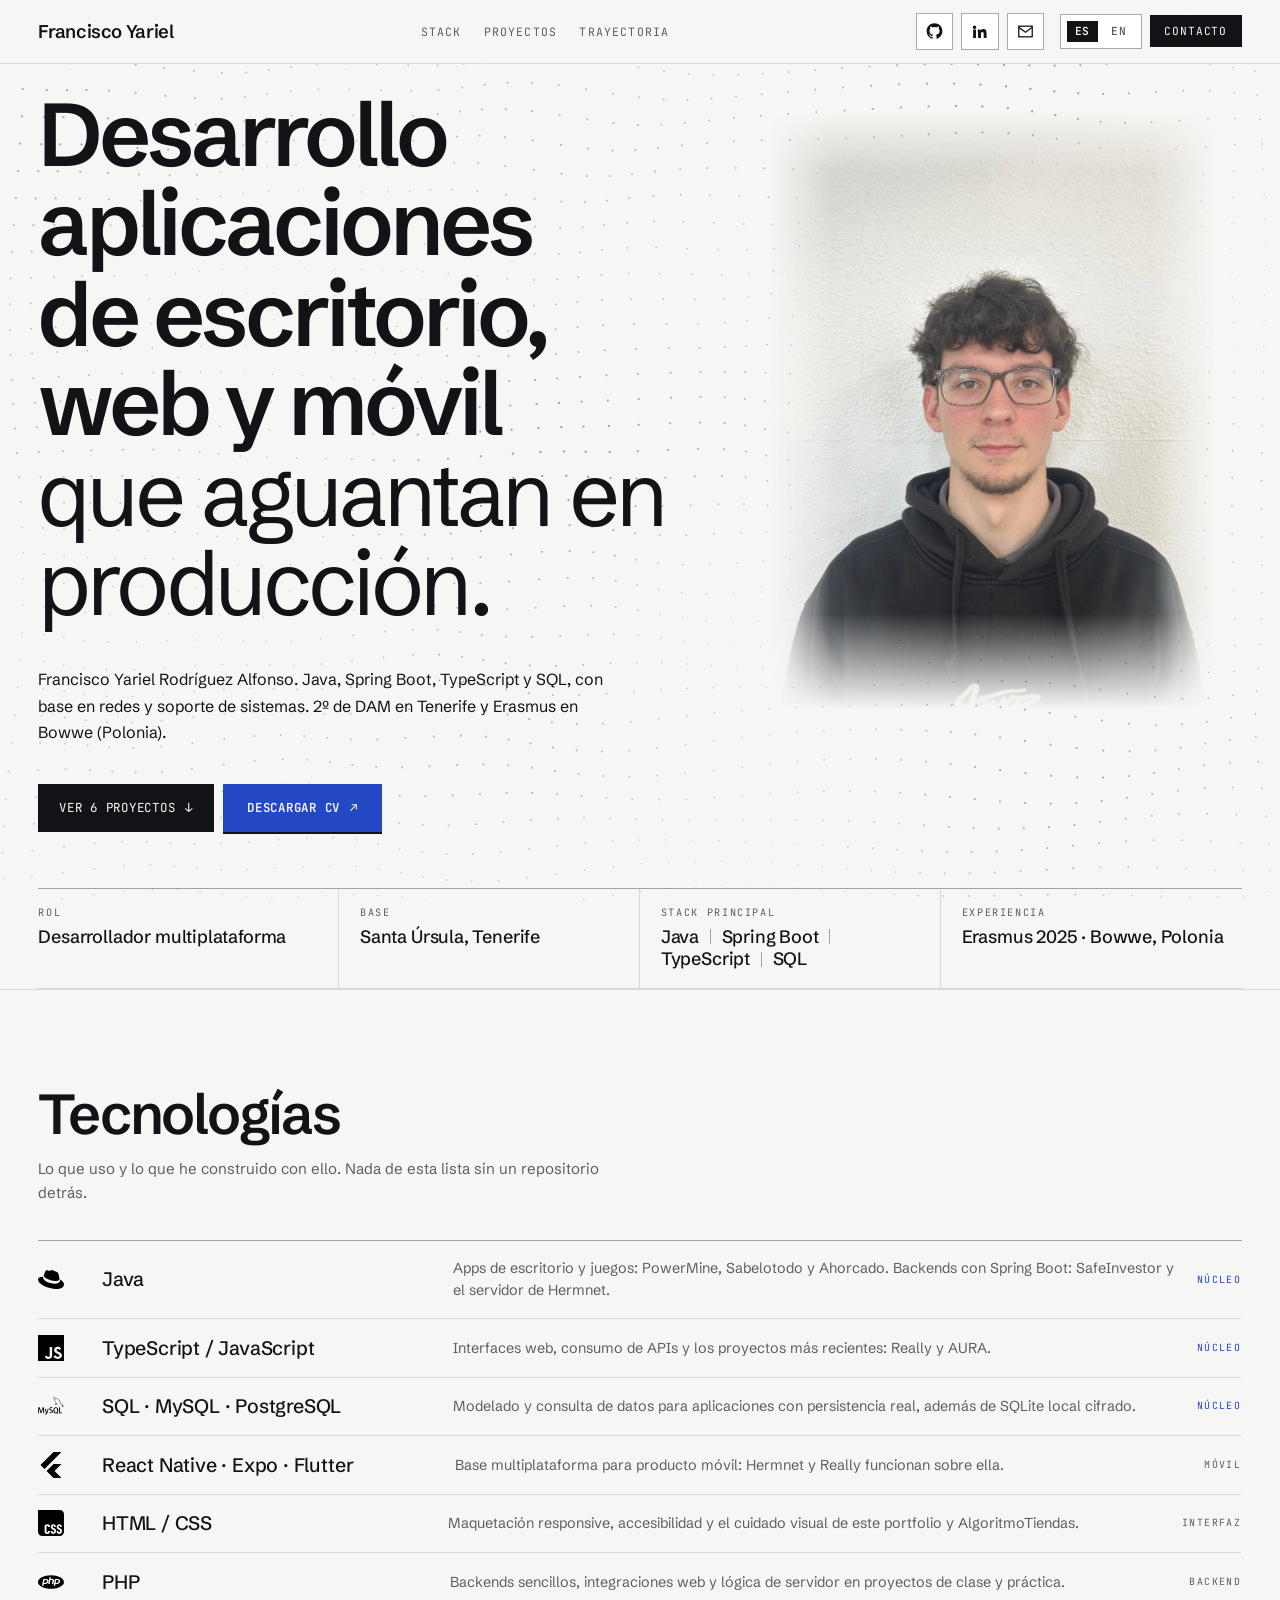
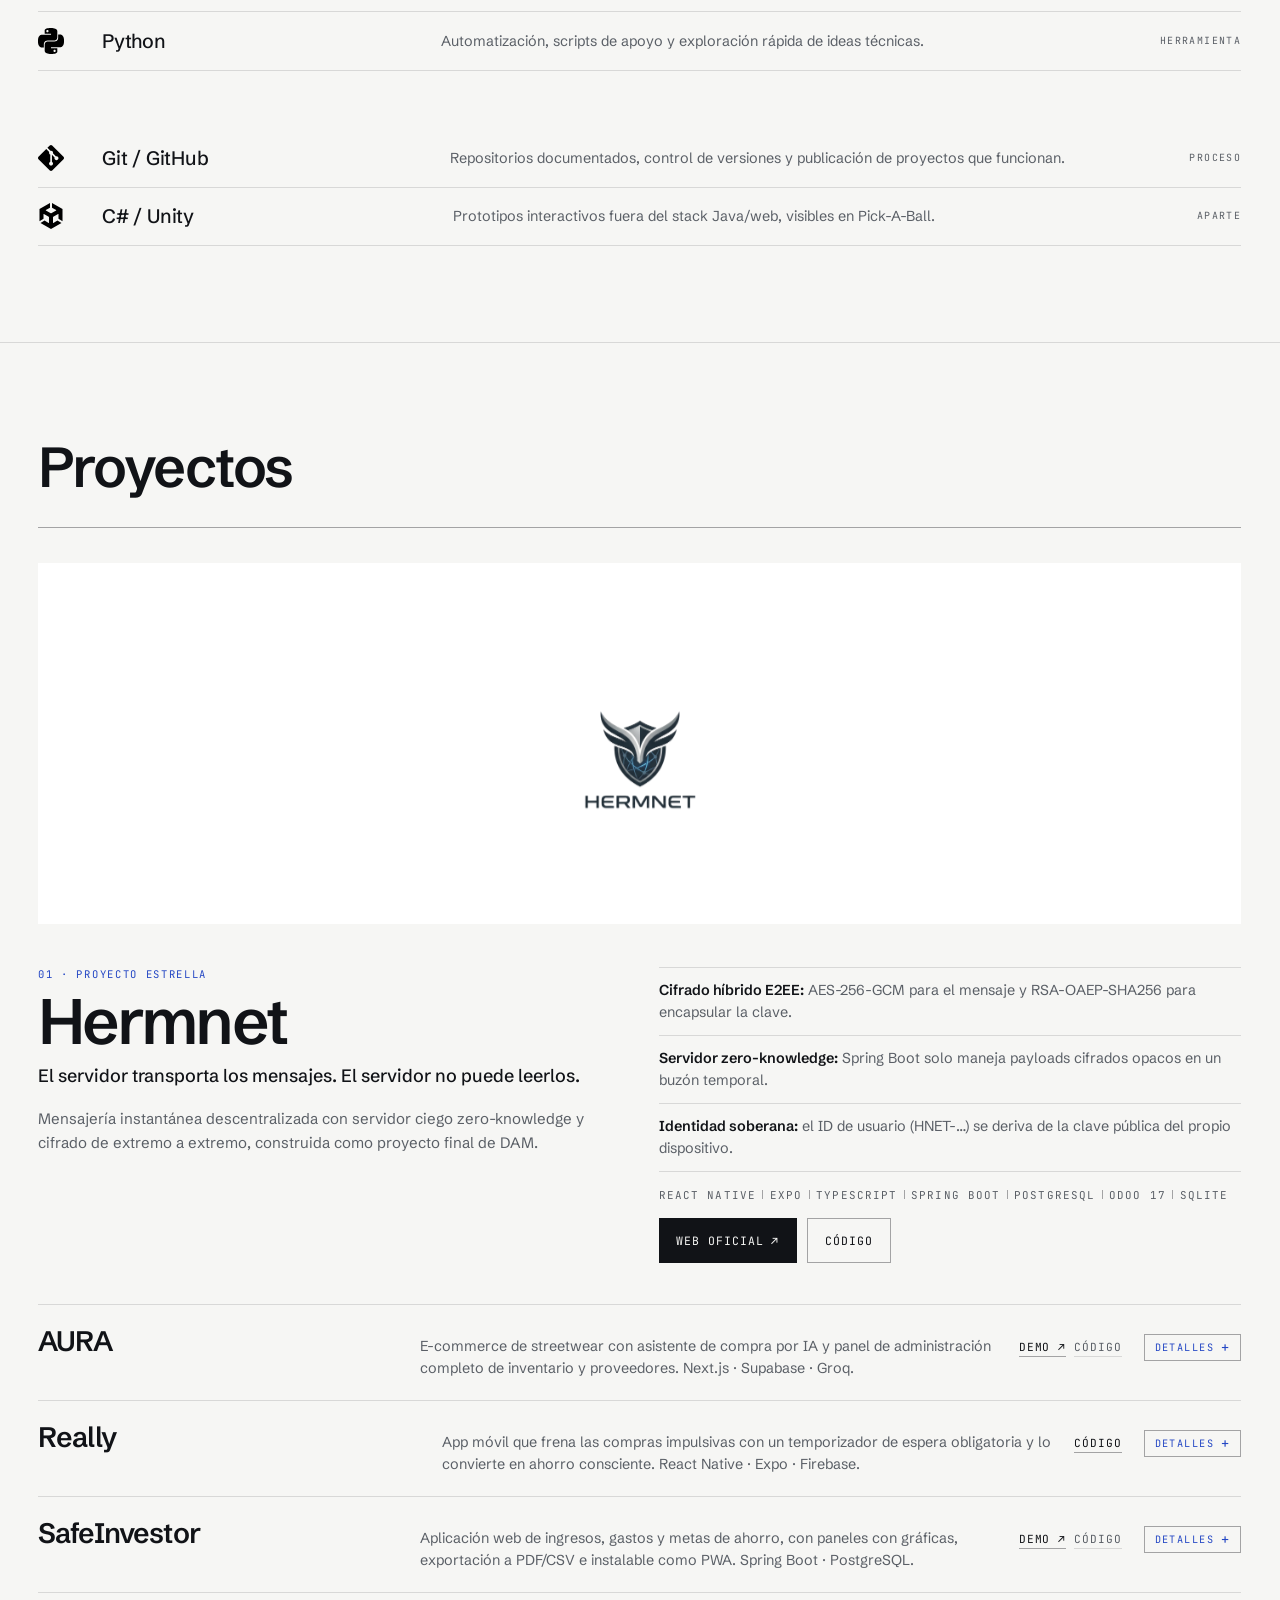
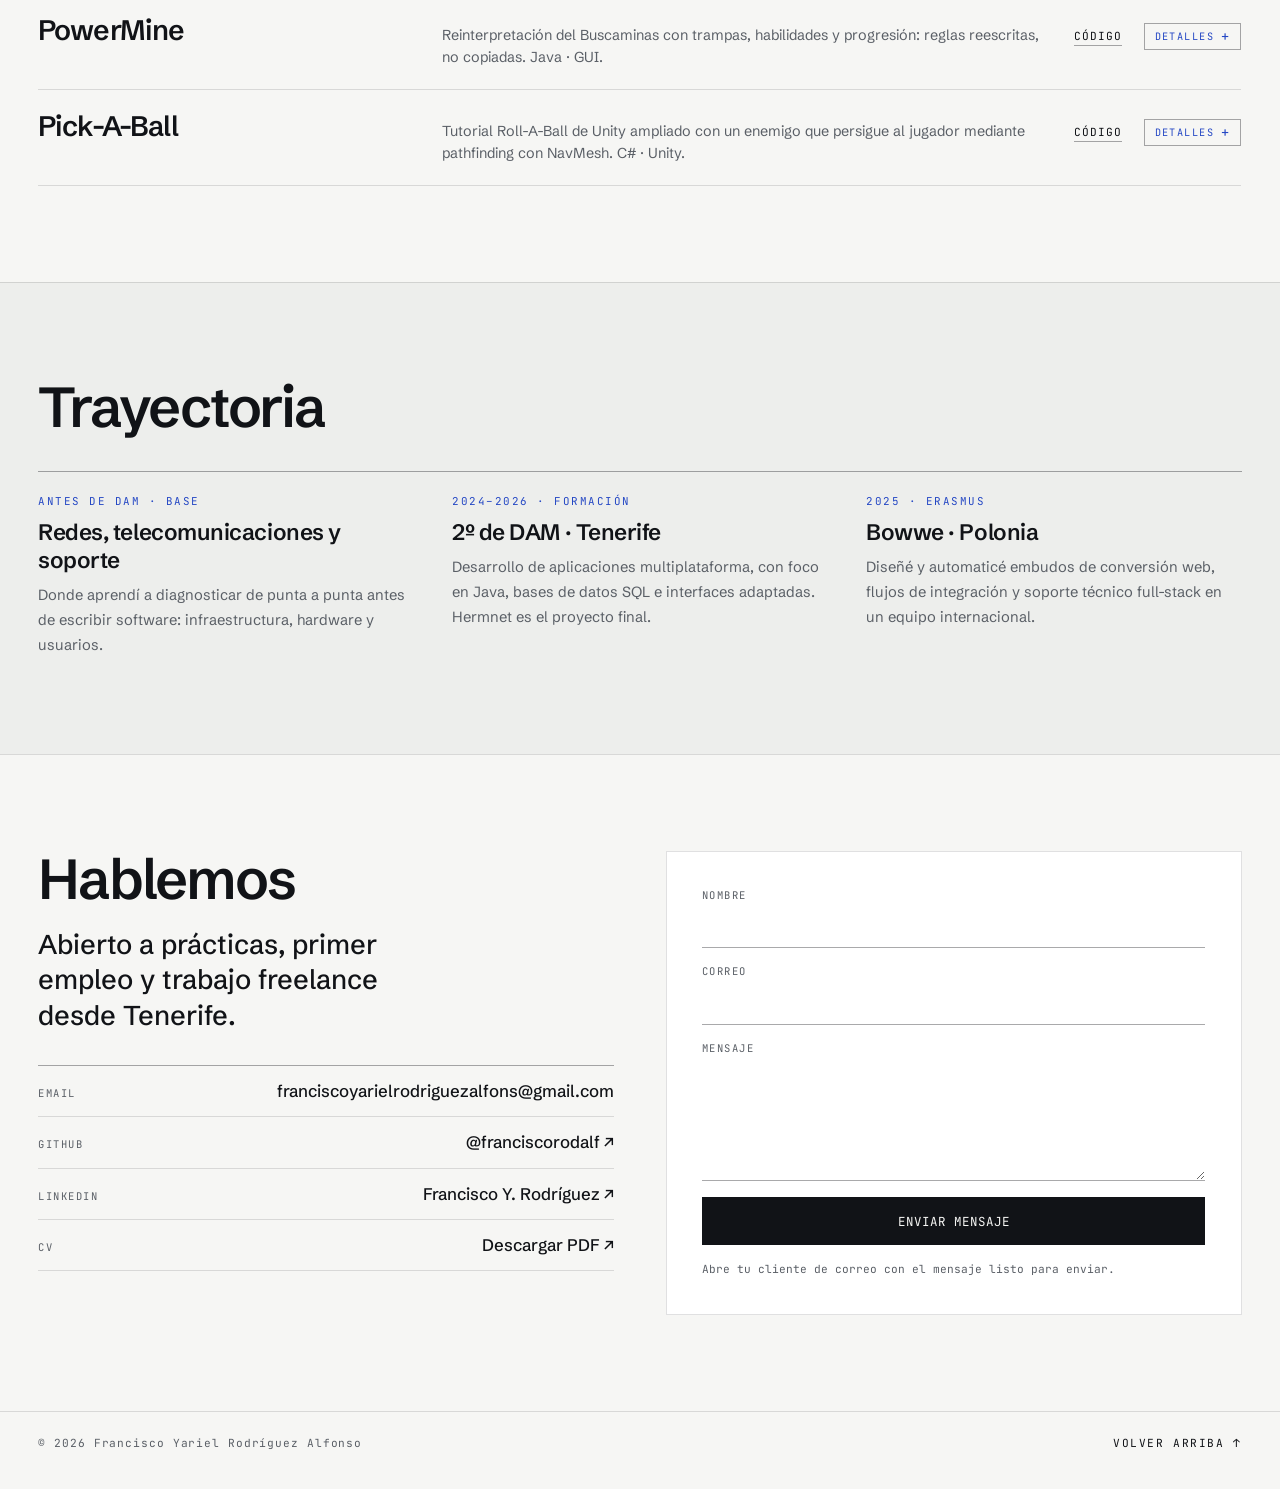
==== commit 1e8f887b: "style: reemplazar el punto medio por hairlines en listas de stack largas Las dos listas de tecnologí" ====
--- a/index.html
+++ b/index.html
@@ -40,7 +40,7 @@
     "knowsAbout": ["Java", "Spring Boot", "TypeScript", "React Native", "SQL"]
   }
   </script>
-  <link rel="stylesheet" href="styles.css?v=14">
+  <link rel="stylesheet" href="styles.css?v=15">
 </head>
 <body>
 <div id="root">
@@ -115,7 +115,7 @@
         </div>
         <div class="fact">
           <p class="fact__label" data-en="Core stack">Stack principal</p>
-          <p class="fact__value">Java · Spring Boot · TypeScript · SQL</p>
+          <ul class="fact__value stack-list"><li>Java</li><li>Spring Boot</li><li>TypeScript</li><li>SQL</li></ul>
         </div>
         <div class="fact fact--last">
           <p class="fact__label" data-en="Experience">Experiencia</p>
@@ -220,7 +220,7 @@
           <li class="feat"><strong class="b" data-en="Zero-knowledge server:">Servidor zero-knowledge:</strong> <span class="mu" data-en="Spring Boot only handles opaque encrypted payloads in a temporary mailbox.">Spring Boot solo maneja payloads cifrados opacos en un buzón temporal.</span></li>
           <li class="feat"><strong class="b" data-en="Sovereign identity:">Identidad soberana:</strong> <span class="mu" data-en="the user ID (HNET-…) is derived from the device's own public key.">el ID de usuario (HNET-…) se deriva de la clave pública del propio dispositivo.</span></li>
         </ul>
-        <p class="flagship__stack">React Native · Expo · TypeScript · Spring Boot · PostgreSQL · Odoo 17 · SQLite</p>
+        <ul class="flagship__stack stack-list"><li>React Native</li><li>Expo</li><li>TypeScript</li><li>Spring Boot</li><li>PostgreSQL</li><li>Odoo 17</li><li>SQLite</li></ul>
         <div class="btn-row">
           <a class="btn-sm" href="https://hermnet.github.io/Hermnet-Web/" target="_blank" rel="noopener" data-en="Official site ↗">Web oficial ↗</a>
           <a class="btn-ghost" href="https://github.com/Hermnet/Hermnet" target="_blank" rel="noopener" data-en="Code">Código</a>
--- a/styles.css
+++ b/styles.css
@@ -470,6 +470,35 @@
   line-height:1.25;
   font-weight:500;
   letter-spacing:-0.01em;
+}
+
+/* --- Listas de stack ---
+   Antes se leían como "Java · Spring Boot · TypeScript · SQL", un único
+   separador encadenado para todo. Con 3 o más elementos, el punto pierde
+   valor de separación y se lee como ruido; aquí cada nombre queda en su
+   propia celda y una línea vertical fina marca el corte, sin puntuación. */
+.stack-list {
+  display:flex;
+  flex-wrap:wrap;
+  align-items:baseline;
+  gap:0;
+  margin:0;
+  padding:0;
+  list-style:none;
+}
+
+.stack-list li {
+  display:flex;
+  align-items:baseline;
+}
+
+.stack-list li:not(:last-child)::after {
+  content:'';
+  width:1px;
+  height:0.85em;
+  margin:0 0.6em;
+  background:var(--line2);
+  align-self:center;
 }
 
 
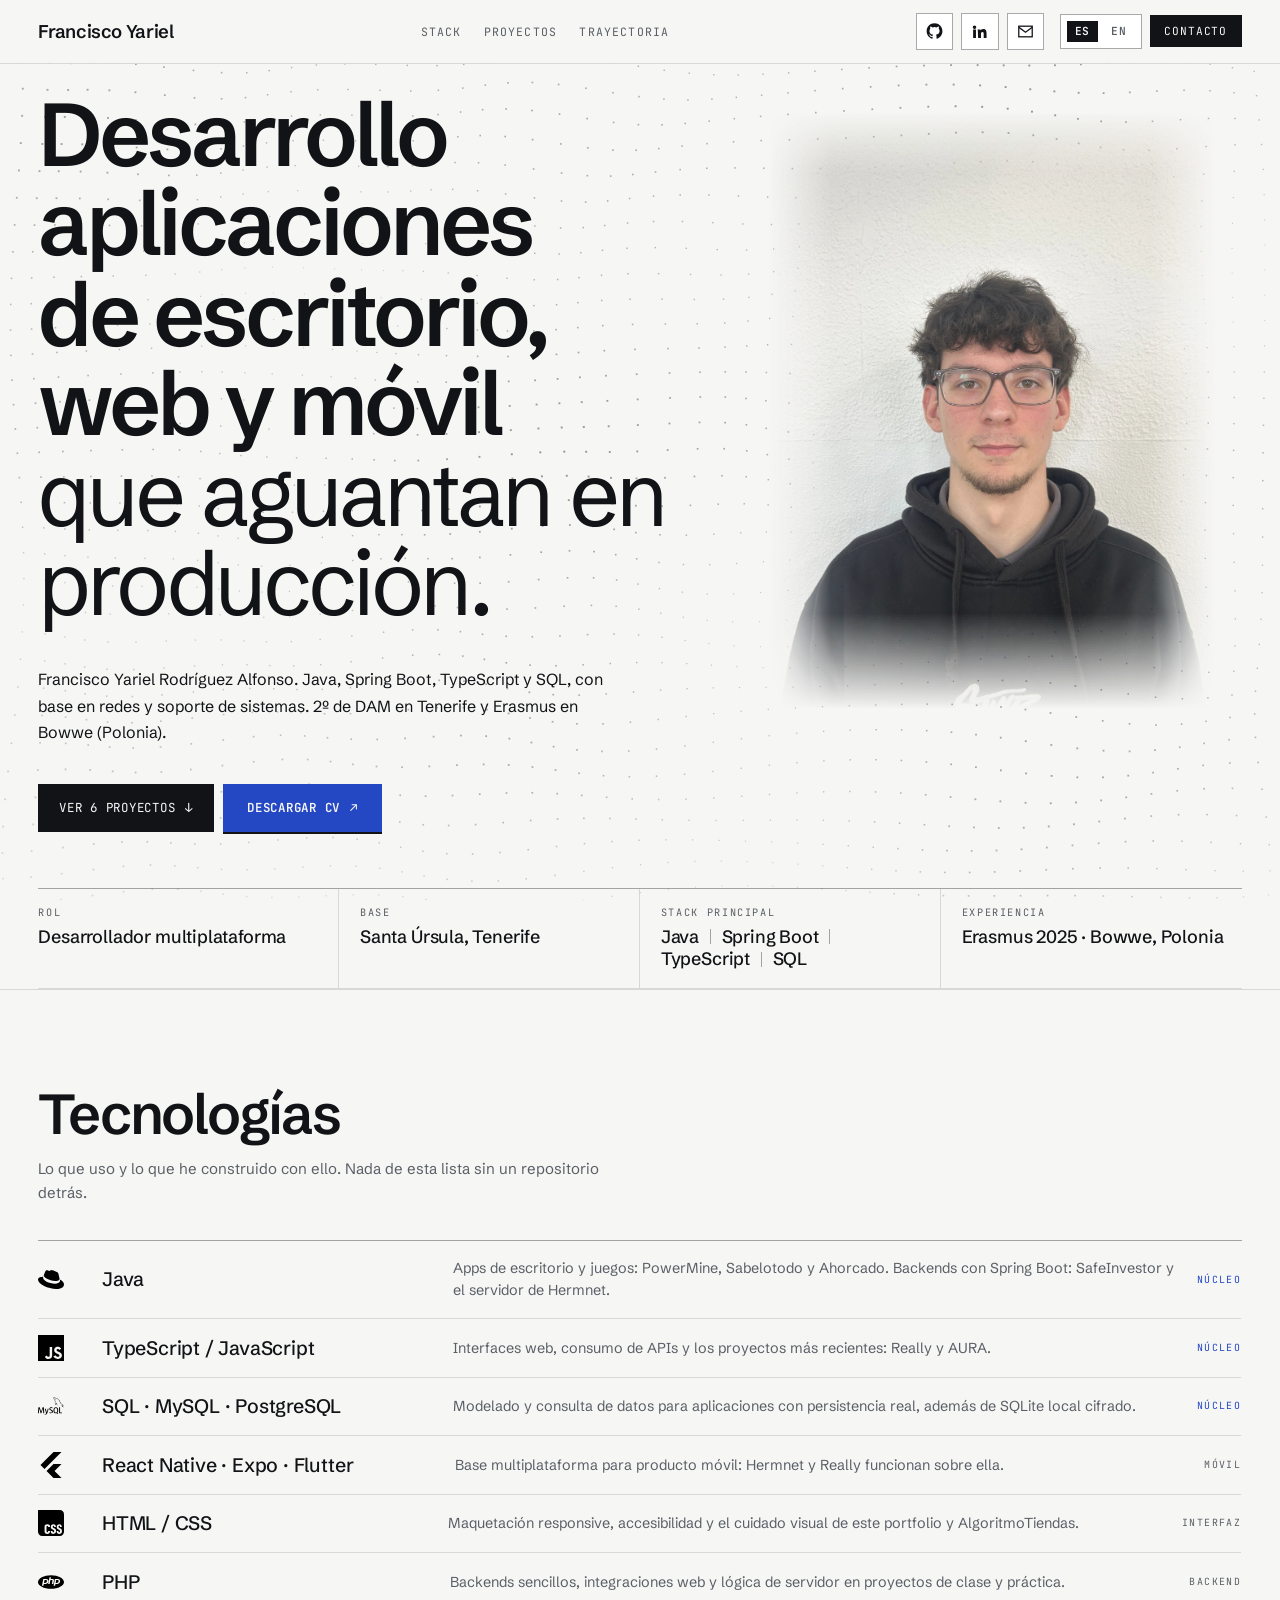
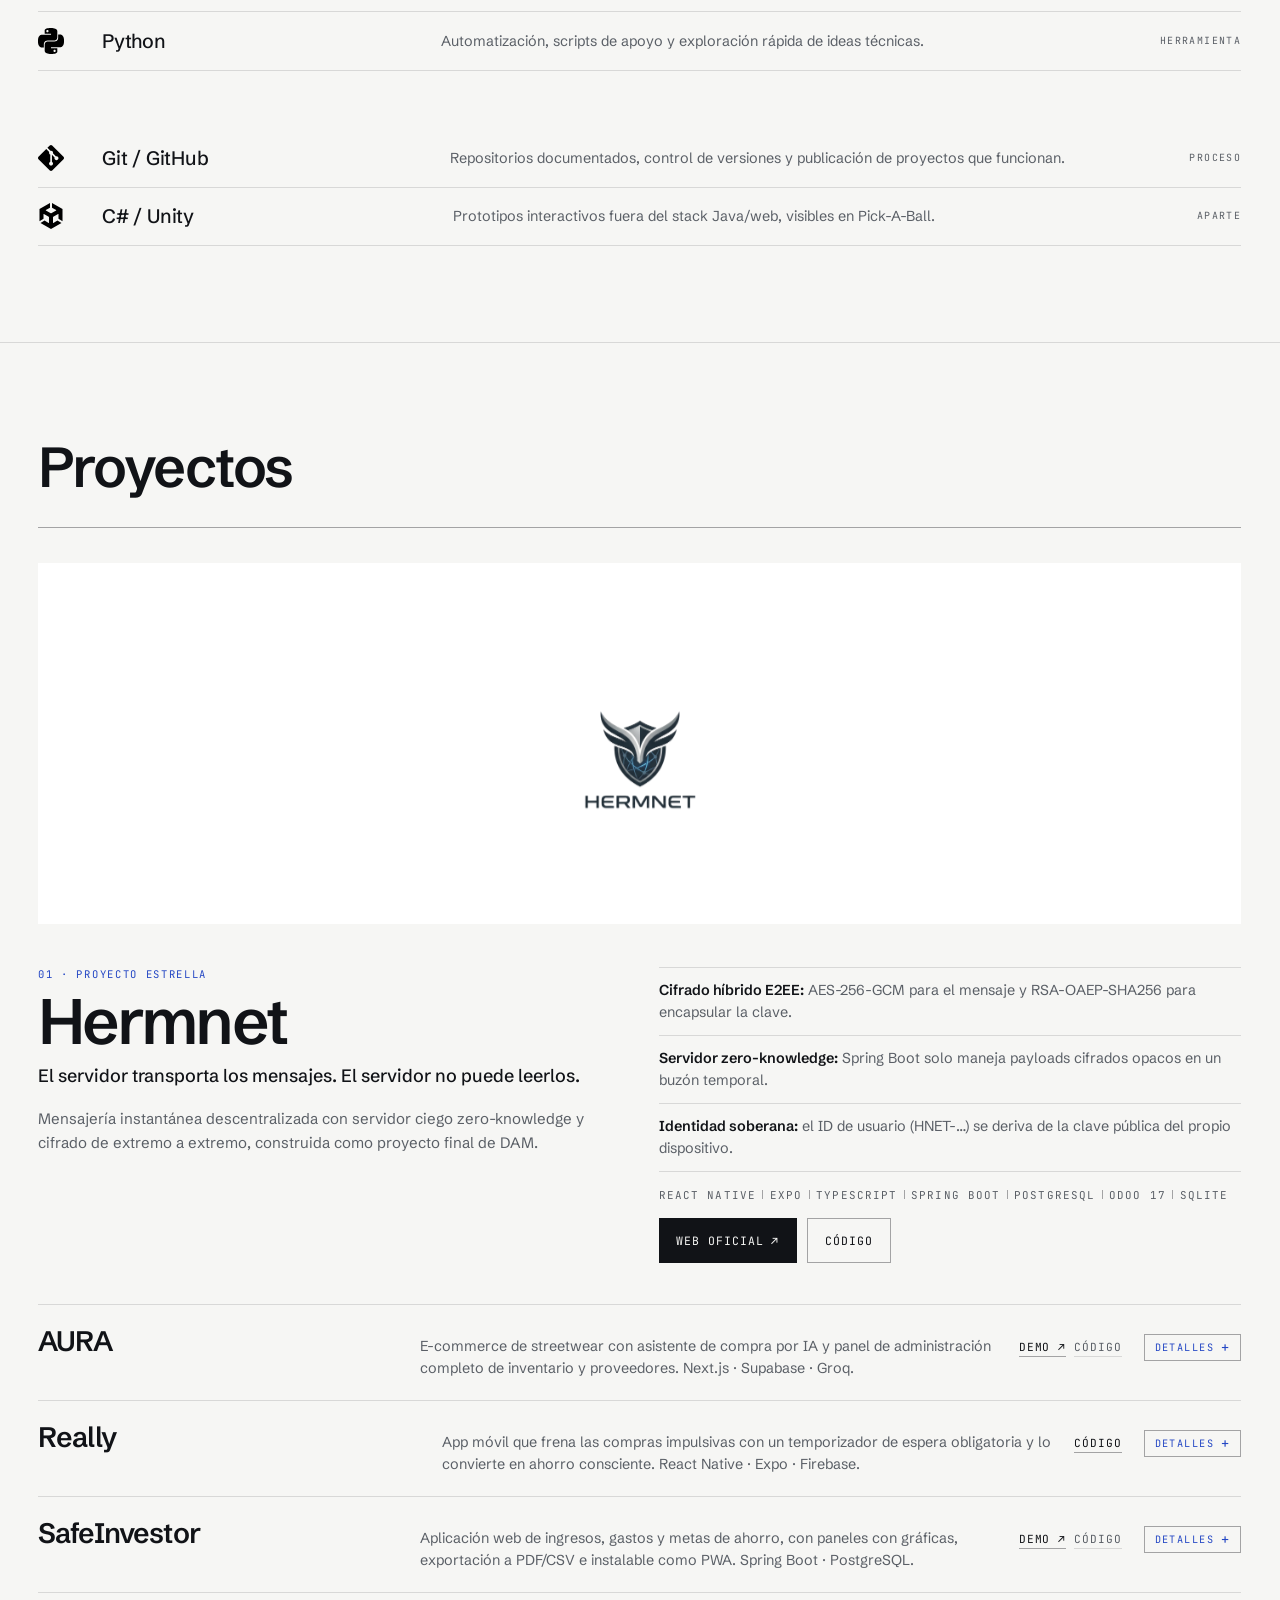
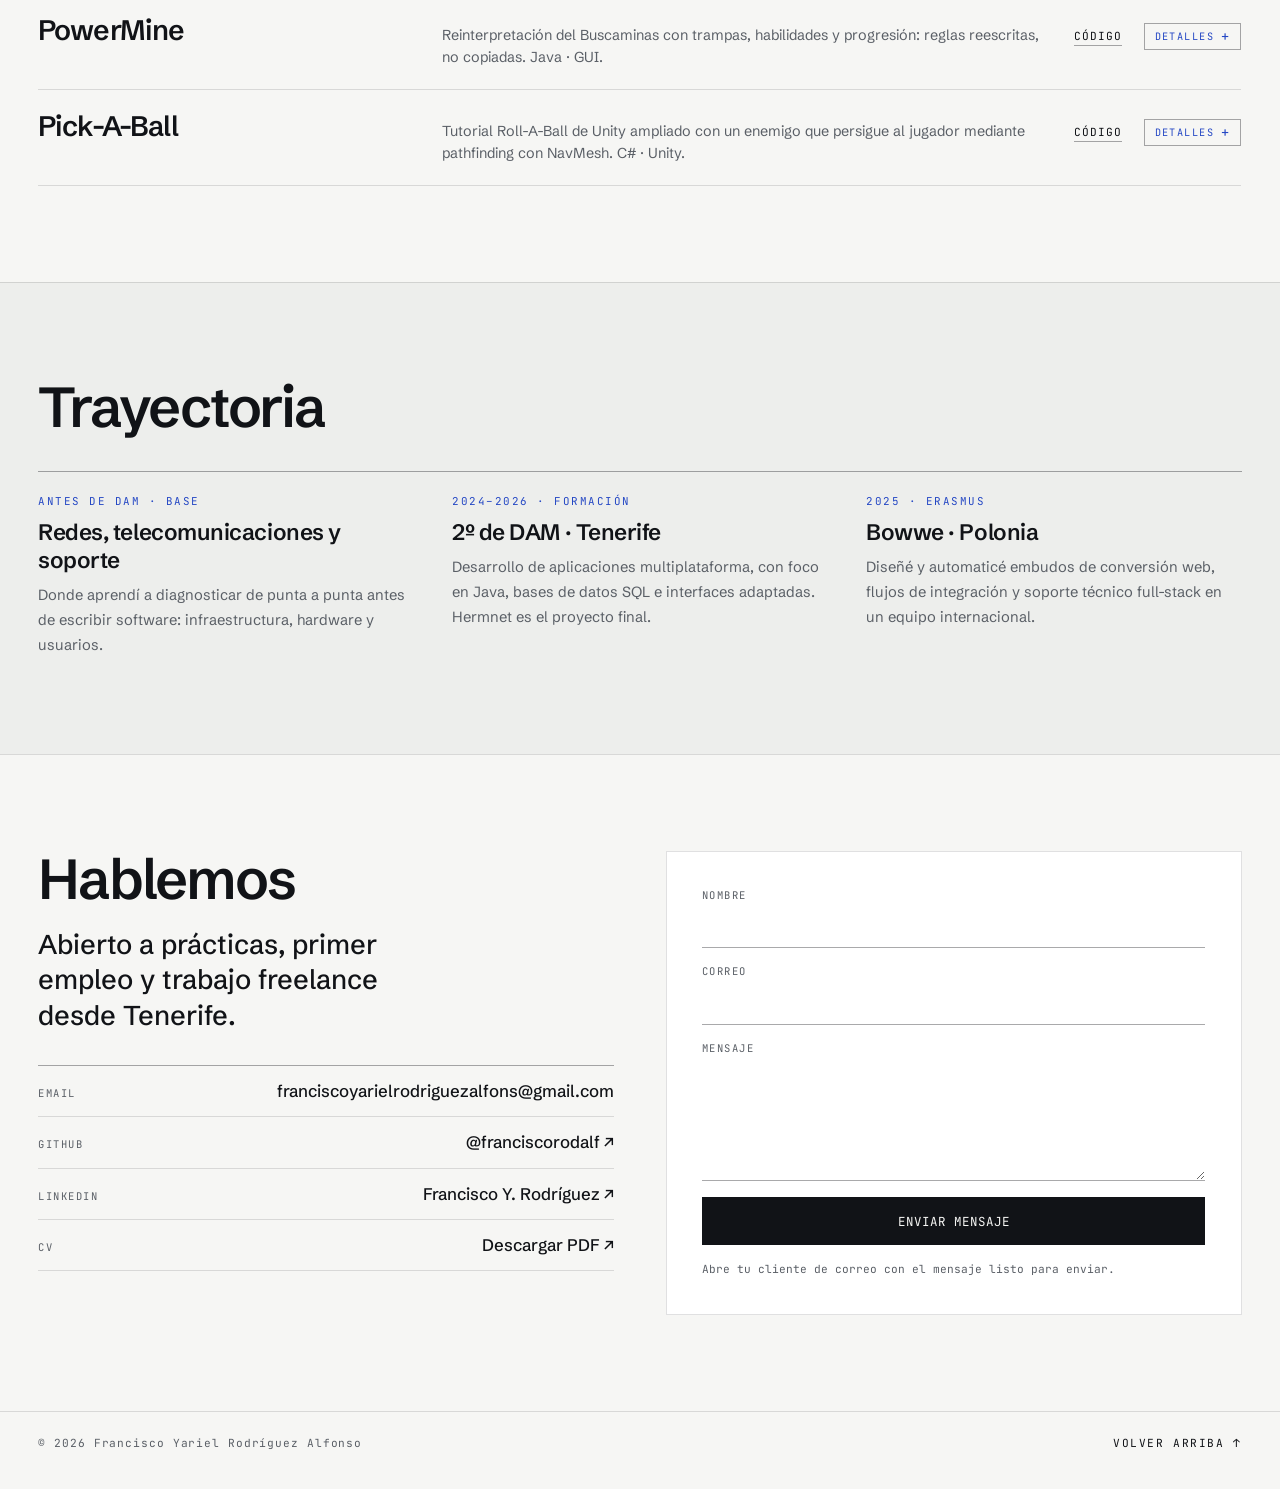
==== commit 4aacbf25: "perf: quitar el campo de puntos animado por debajo de 820px El canvas reacciona al puntero, algo que" ====
--- a/index.html
+++ b/index.html
@@ -40,7 +40,7 @@
     "knowsAbout": ["Java", "Spring Boot", "TypeScript", "React Native", "SQL"]
   }
   </script>
-  <link rel="stylesheet" href="styles.css?v=15">
+  <link rel="stylesheet" href="styles.css?v=16">
 </head>
 <body>
 <div id="root">
@@ -366,6 +366,6 @@
     <a class="footer__top" href="#top" data-en="Back to top ↑">Volver arriba ↑</a>
   </footer>
 </div>
-  <script src="script.js?v=2"></script>
+  <script src="script.js?v=3"></script>
 </body>
 </html>
--- a/styles.css
+++ b/styles.css
@@ -1156,6 +1156,13 @@
   /* El retrato se oculta en vertical: ocupaba unos 350px antes de la primera
      palabra y hundía el titular. La cara sigue estando en el CV descargable. */
   .hero__portrait {
+    display: none;
+  }
+
+  /* El campo de puntos reacciona al puntero, algo que no existe en pantallas
+     táctiles, y su animación corre igual aunque nadie la vea moverse. Fondo
+     plano en su lugar: script.js no arranca el bucle de dibujo a este ancho. */
+  #field {
     display: none;
   }
 }
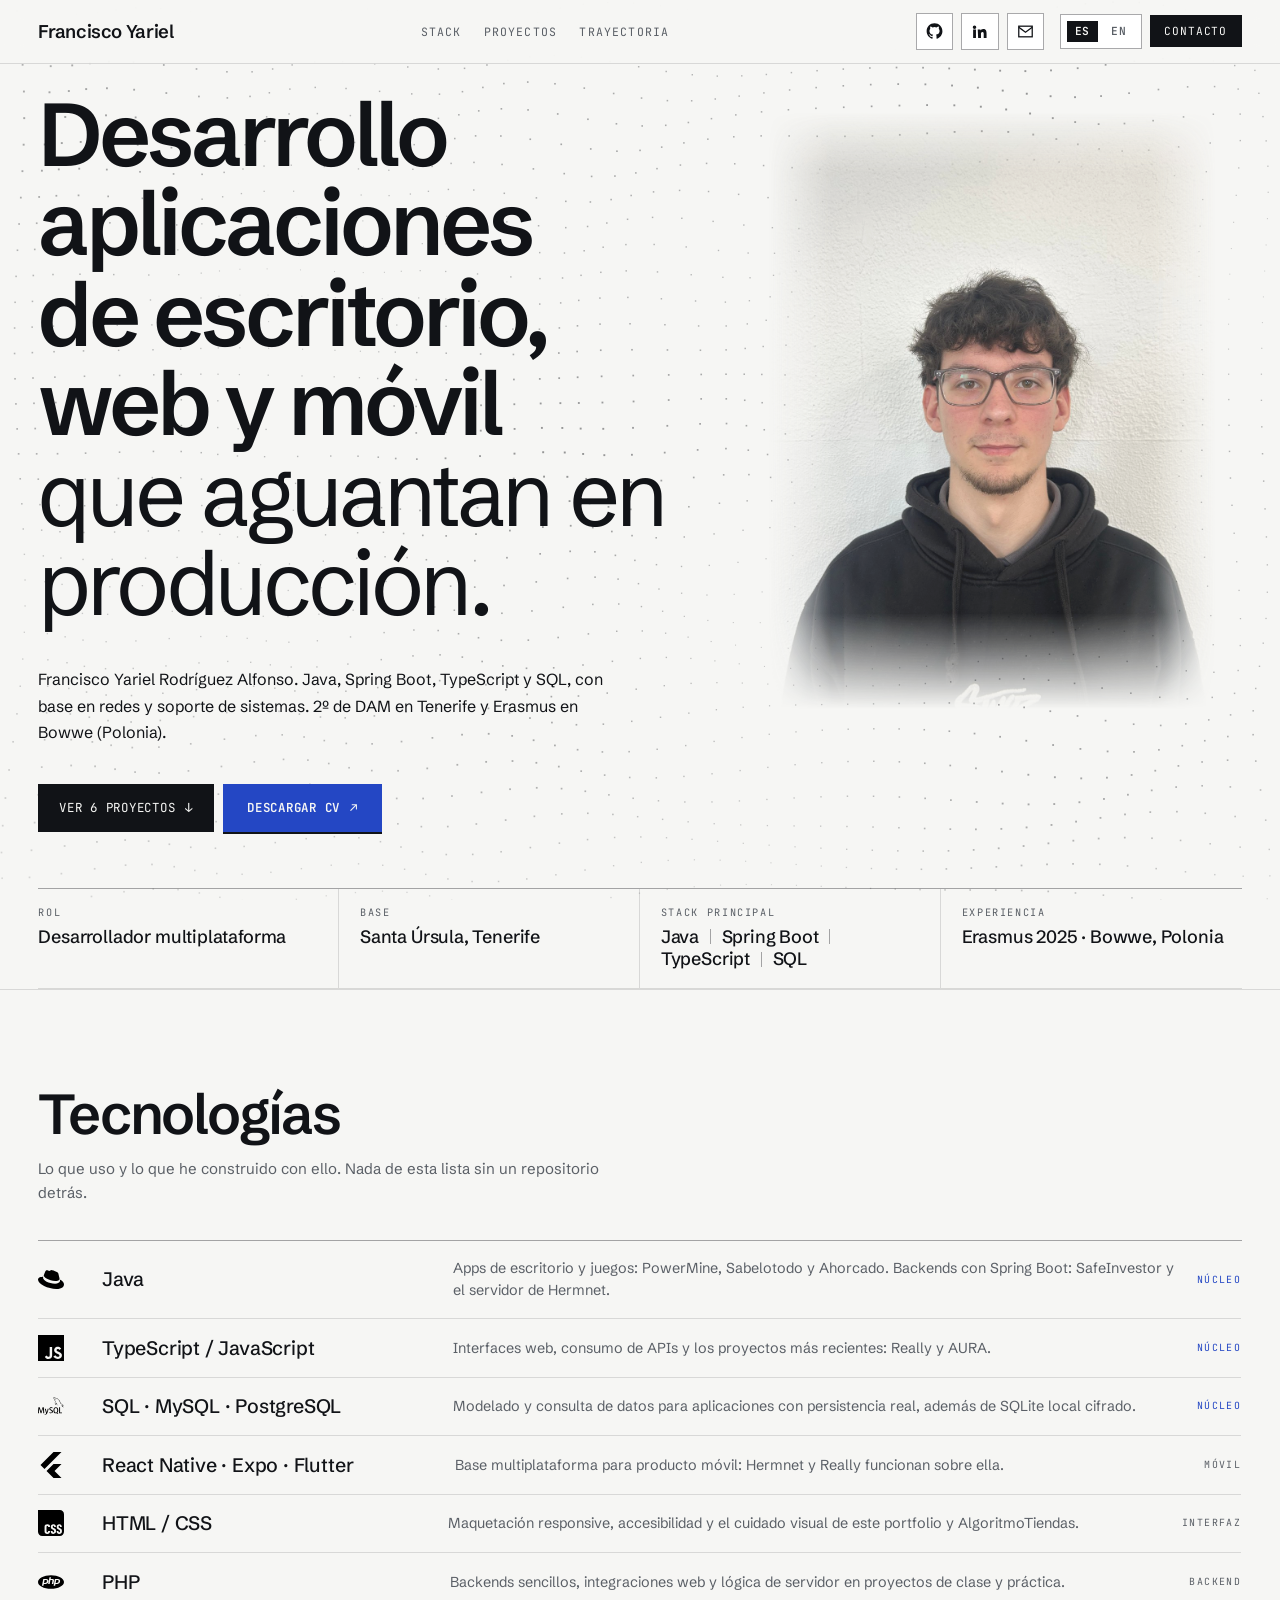
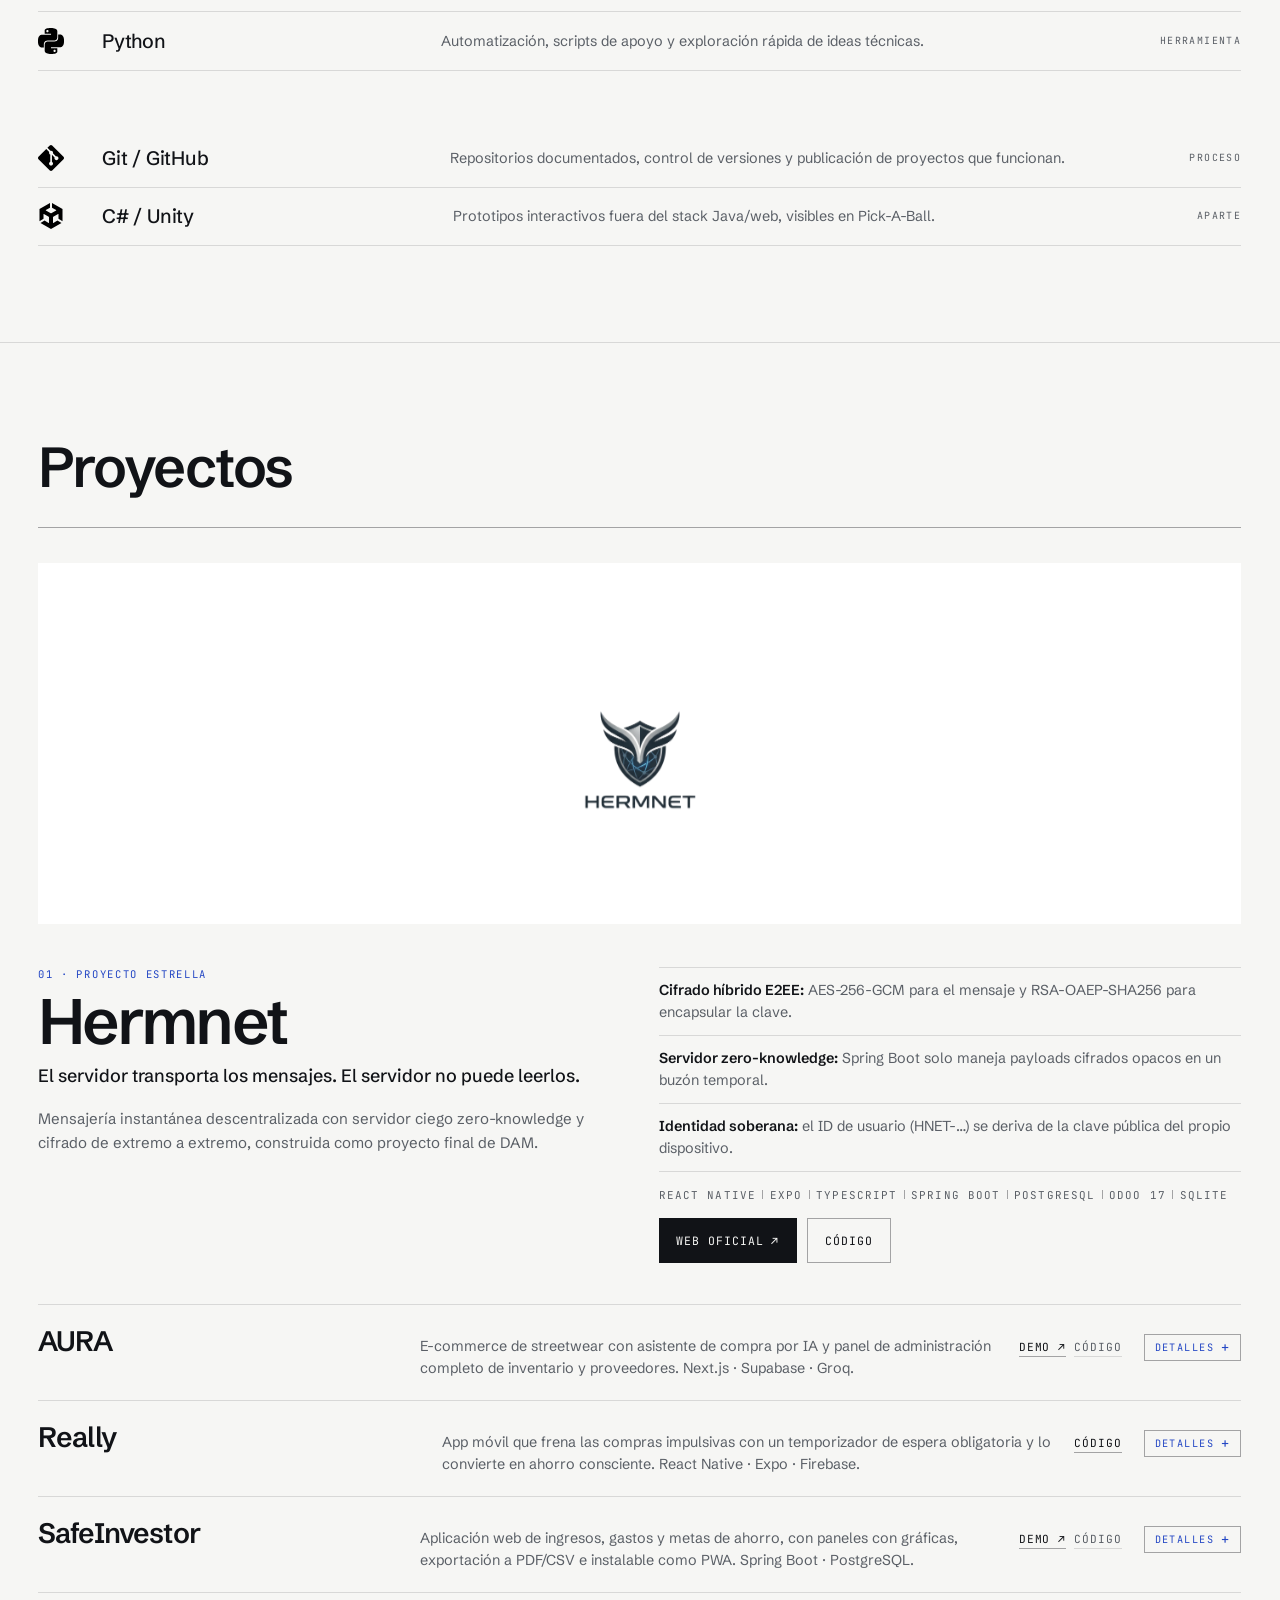
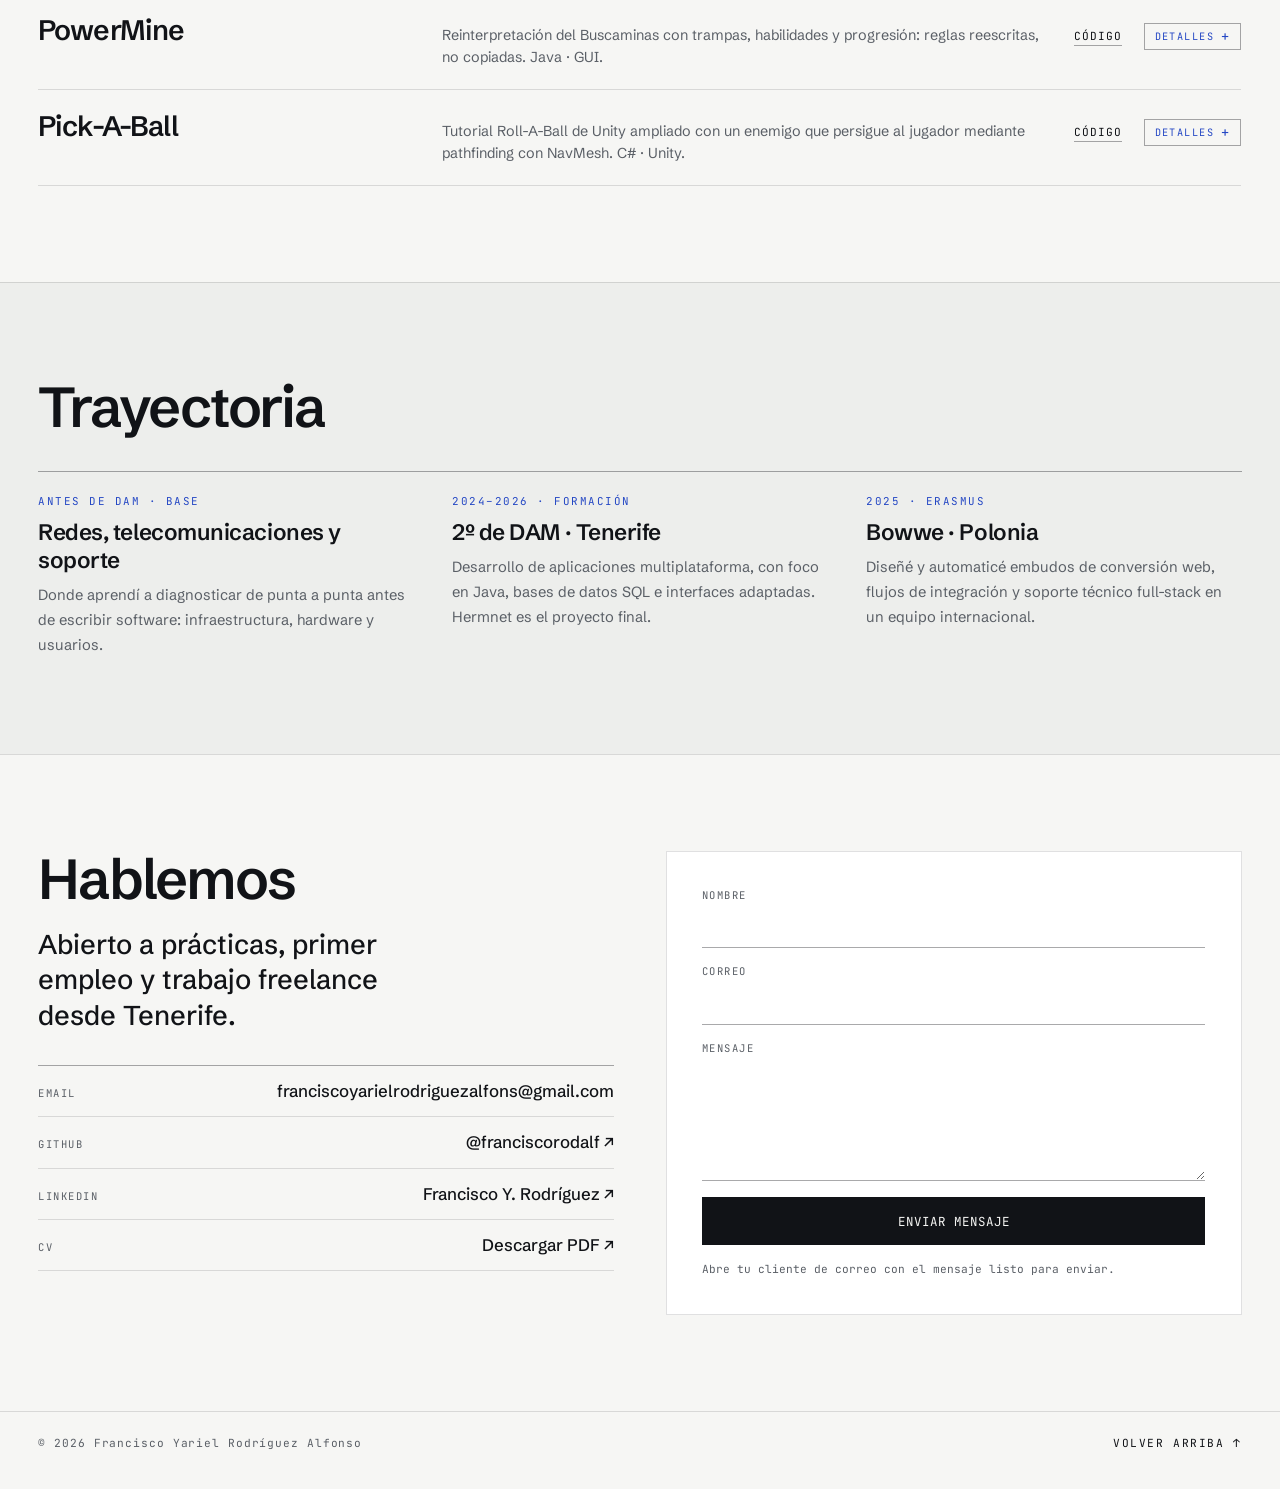
==== commit e3abc5f9: "Update CV download filename in index.html" ====
--- a/index.html
+++ b/index.html
@@ -98,7 +98,7 @@
         <p class="hero__lead-text" data-en="Francisco Yariel Rodríguez Alfonso. Java, Spring Boot, TypeScript and SQL, with a foundation in networks and systems support. Second year of DAM in Tenerife, Erasmus at Bowwe (Poland).">Francisco Yariel Rodríguez Alfonso. Java, Spring Boot, TypeScript y SQL, con base en redes y soporte de sistemas. 2º de DAM en Tenerife y Erasmus en Bowwe (Polonia).</p>
         <div class="btn-row">
           <a class="btn" href="#proyectos" data-en="See 6 projects">Ver 6 proyectos <span aria-hidden="true">↓</span></a>
-          <a class="btn btn--accent" href="assets/CV-Francisco-Yariel-Rodriguez.pdf" download="CV-Francisco-Yariel-Rodriguez.pdf" data-en="Download CV">Descargar CV <span aria-hidden="true">↗</span></a>
+          <a class="btn btn--accent" href="assets/CV-Francisco-Yariel-Rodriguez.pdf" download="CV_Francisco_Rodriguez_Alfonso.pdf" data-en="Download CV">Descargar CV <span aria-hidden="true">↗</span></a>
         </div>
       </div>
     </div>
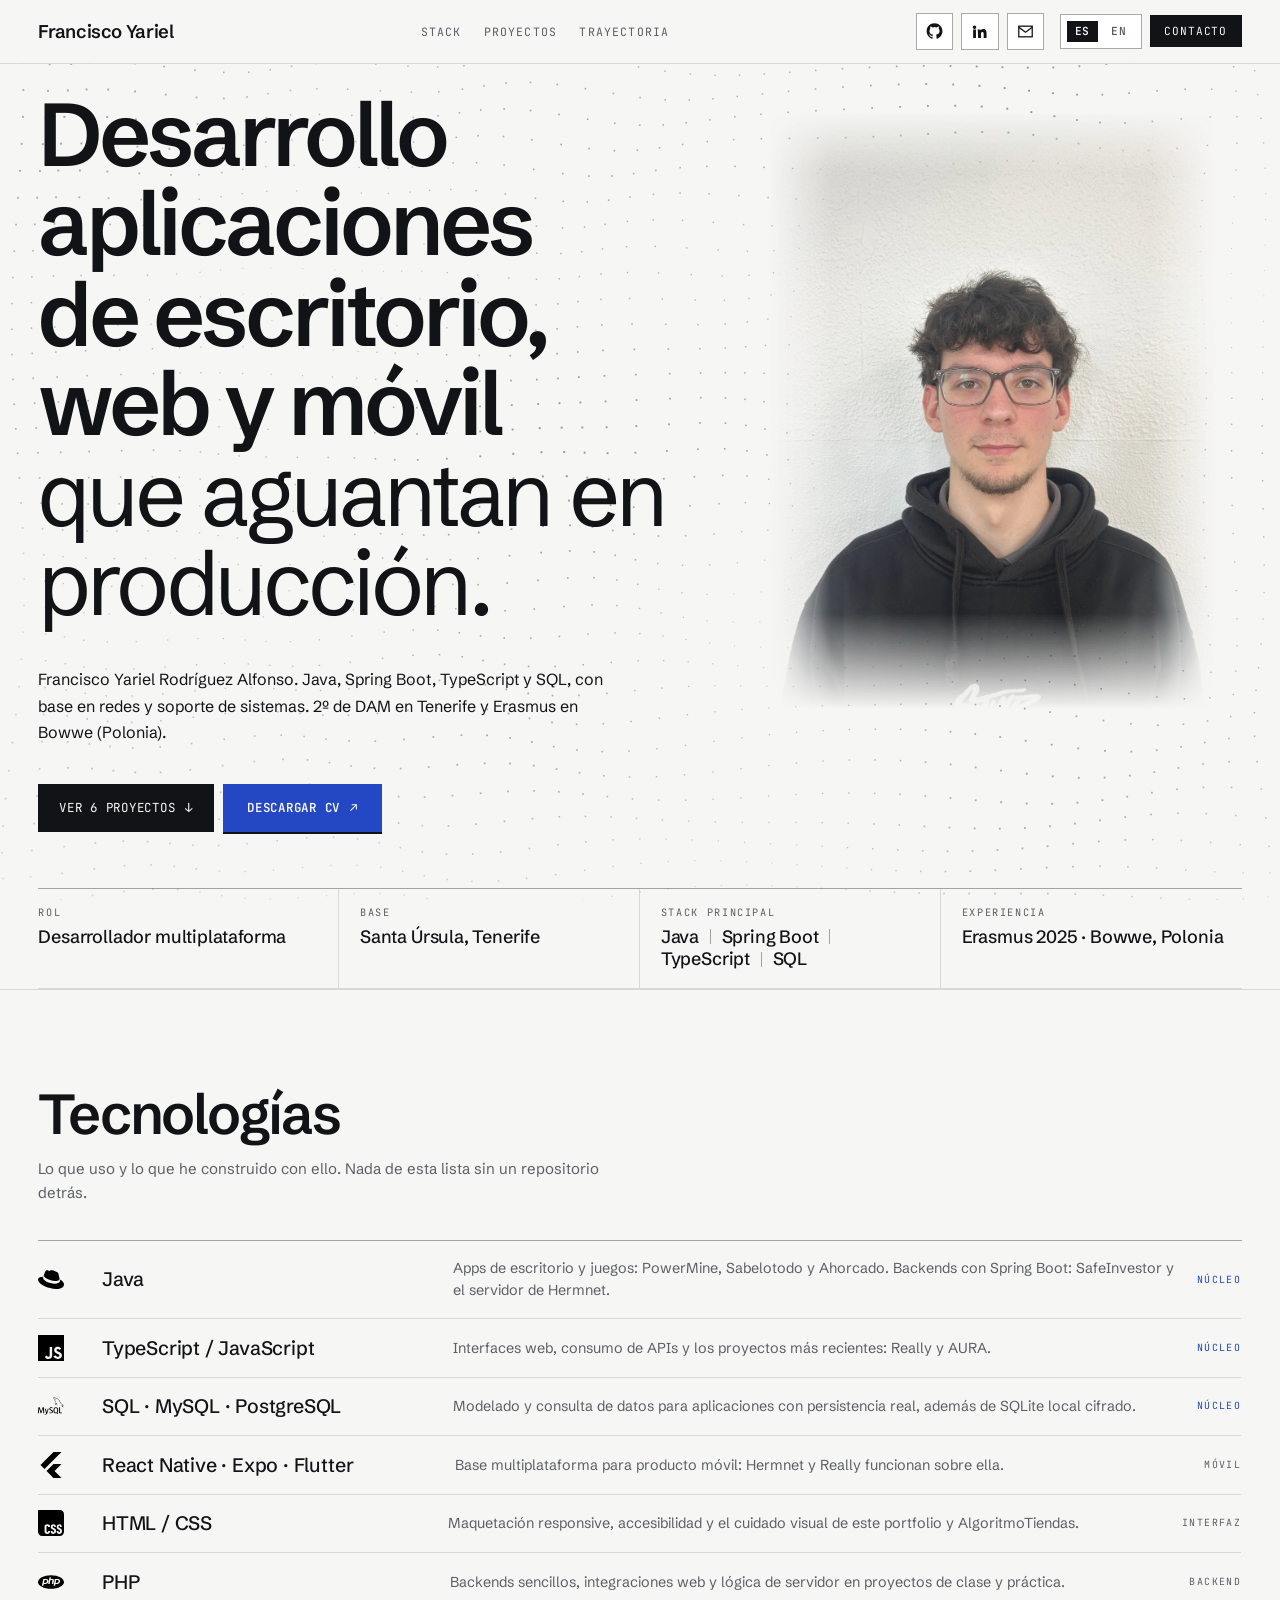
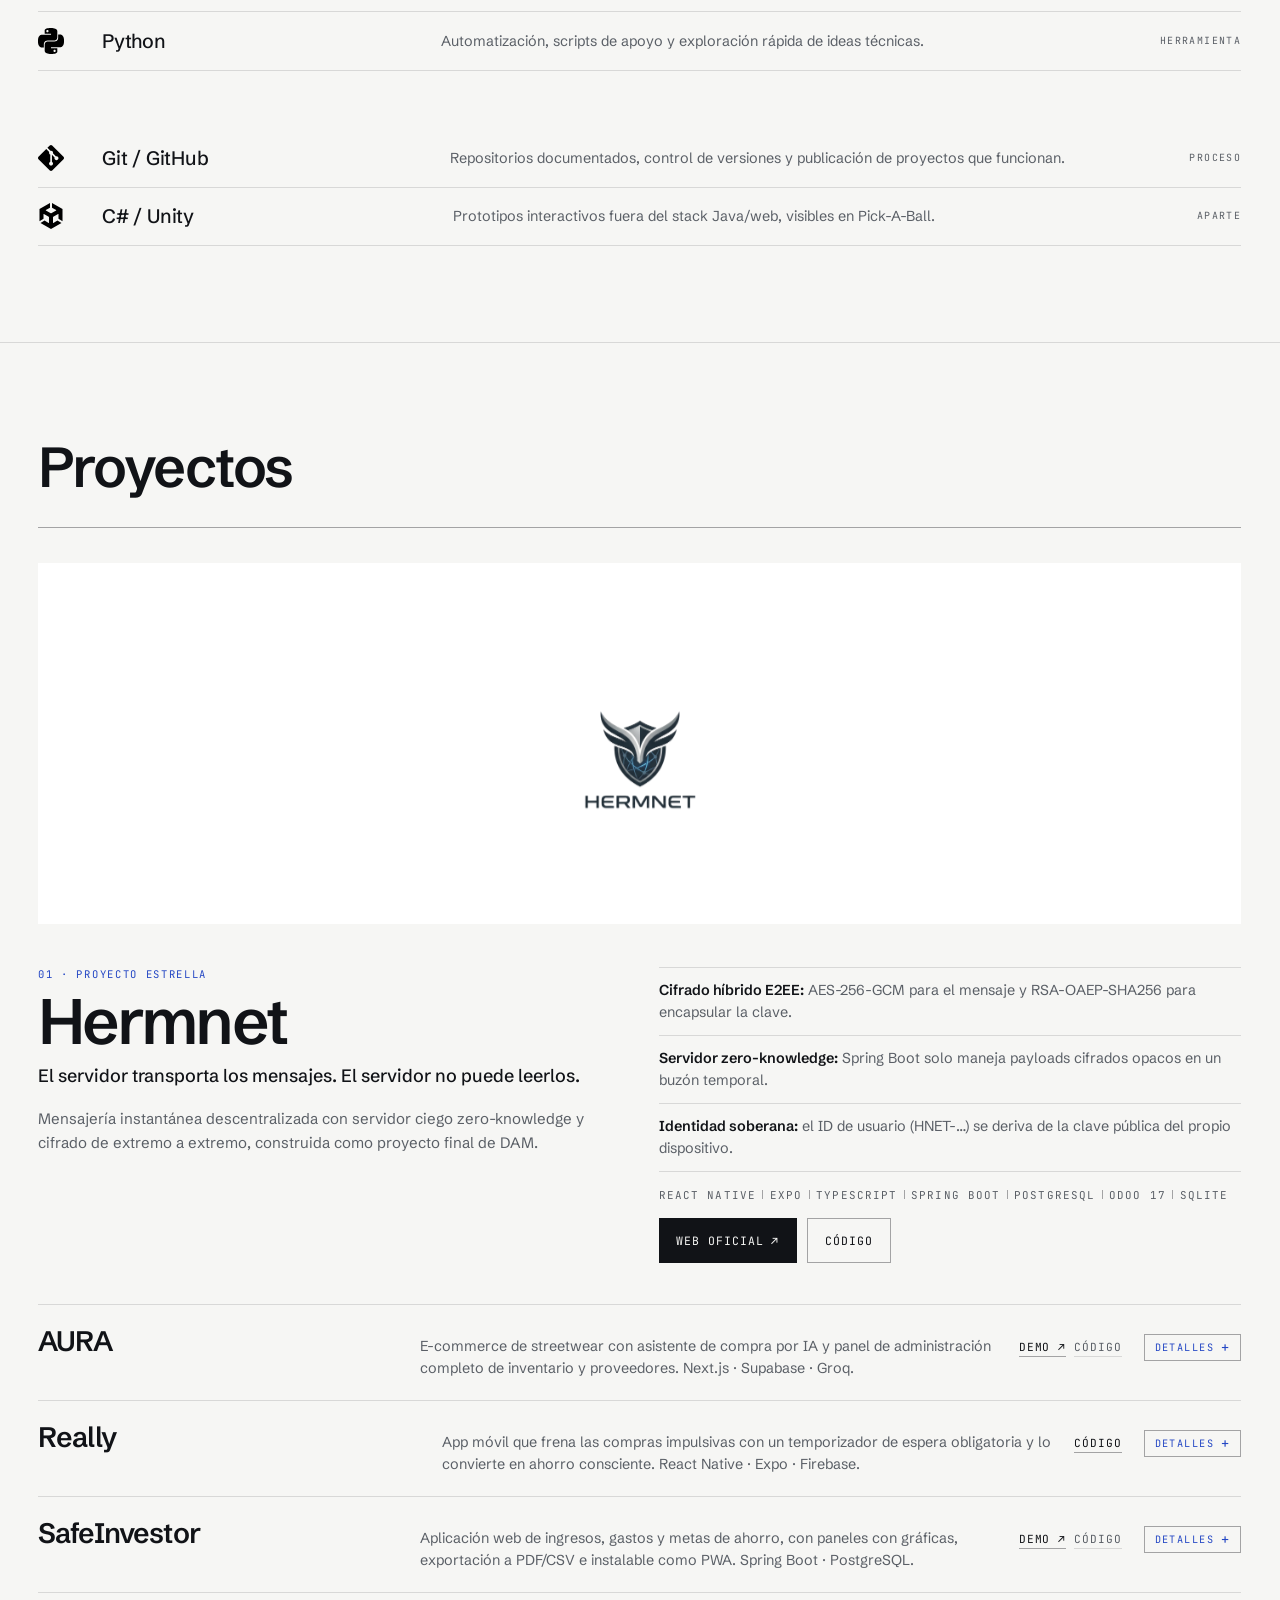
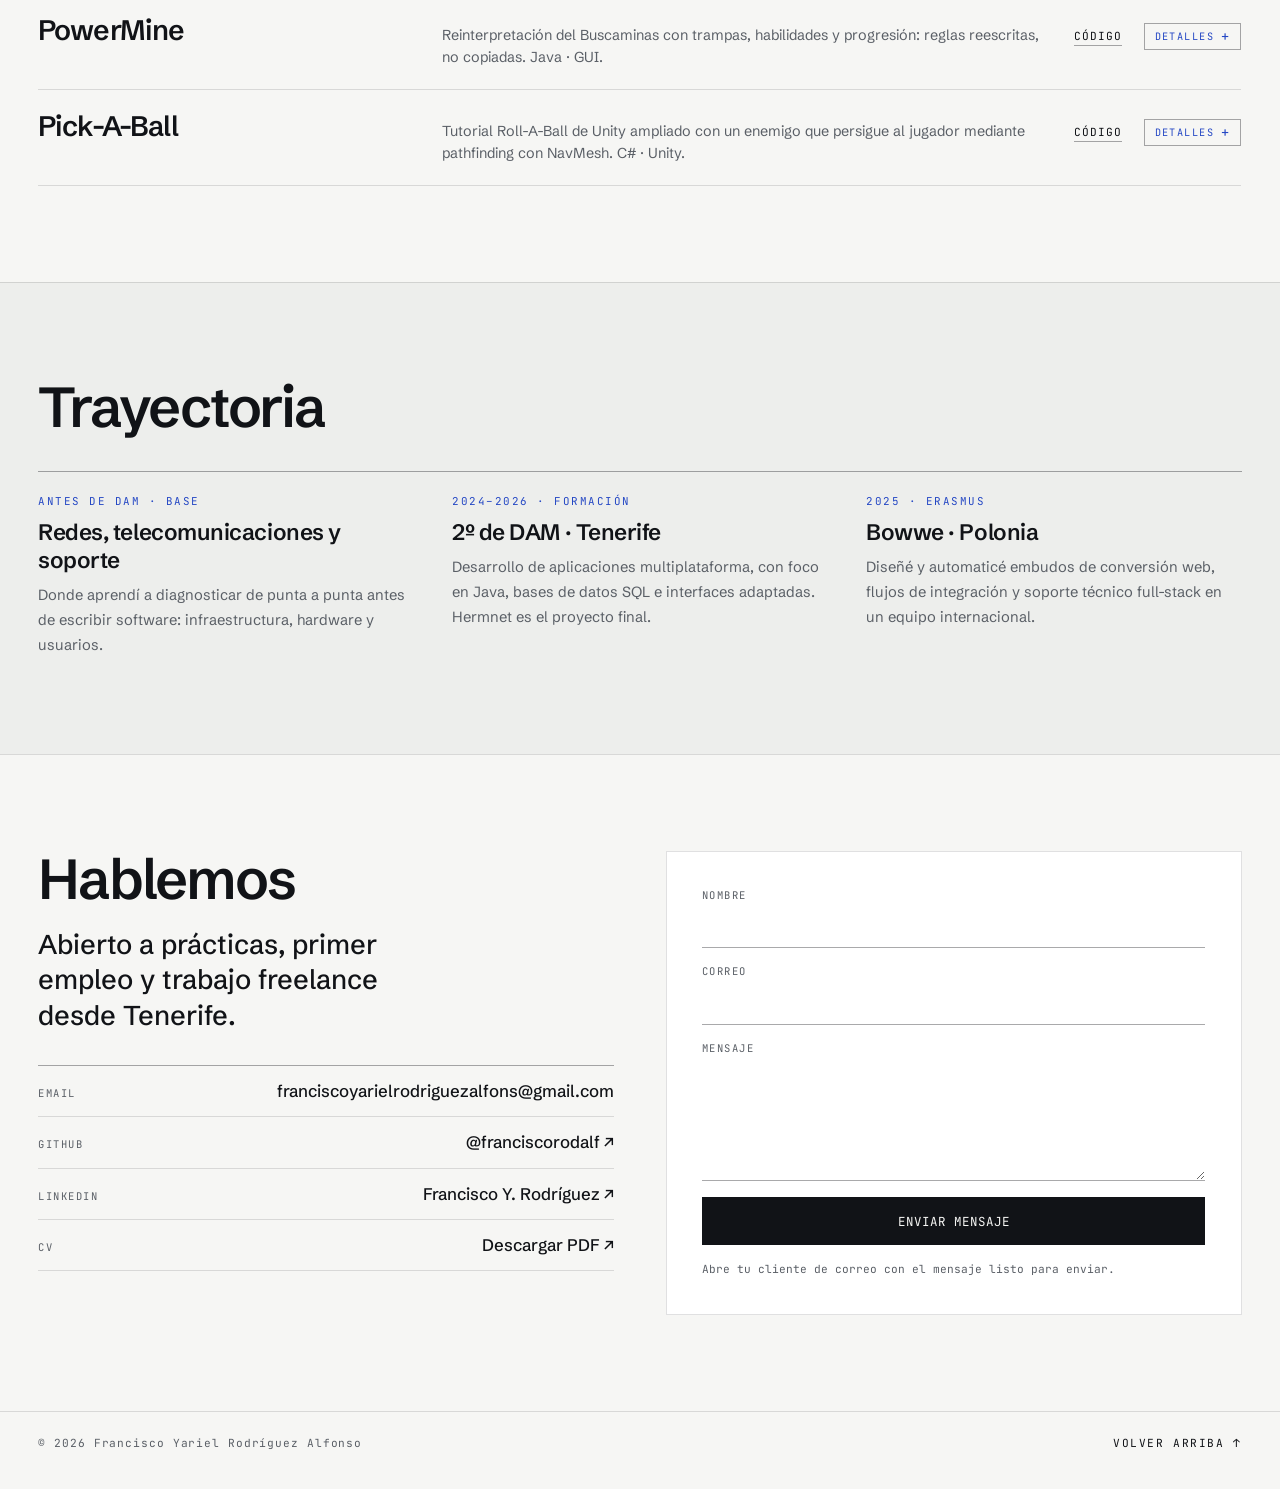
==== commit a7fa02b3: "Fix CV download links" ====
--- a/index.html
+++ b/index.html
@@ -98,7 +98,7 @@
         <p class="hero__lead-text" data-en="Francisco Yariel Rodríguez Alfonso. Java, Spring Boot, TypeScript and SQL, with a foundation in networks and systems support. Second year of DAM in Tenerife, Erasmus at Bowwe (Poland).">Francisco Yariel Rodríguez Alfonso. Java, Spring Boot, TypeScript y SQL, con base en redes y soporte de sistemas. 2º de DAM en Tenerife y Erasmus en Bowwe (Polonia).</p>
         <div class="btn-row">
           <a class="btn" href="#proyectos" data-en="See 6 projects">Ver 6 proyectos <span aria-hidden="true">↓</span></a>
-          <a class="btn btn--accent" href="assets/CV-Francisco-Yariel-Rodriguez.pdf" download="CV_Francisco_Rodriguez_Alfonso.pdf" data-en="Download CV">Descargar CV <span aria-hidden="true">↗</span></a>
+          <a class="btn btn--accent" href="assets/CV_Francisco_Rodriguez_Alfonso.pdf" download="CV_Francisco_Rodriguez_Alfonso.pdf" data-en="Download CV">Descargar CV <span aria-hidden="true">↗</span></a>
         </div>
       </div>
     </div>
@@ -335,7 +335,7 @@
             <span class="label-mono">LinkedIn</span>
             <span class="contact-row__value">Francisco Y. Rodríguez ↗</span>
           </a>
-          <a class="contact-row" href="assets/CV-Francisco-Yariel-Rodriguez.pdf" download="CV-Francisco-Yariel-Rodriguez.pdf">
+          <a class="contact-row" href="assets/CV_Francisco_Rodriguez_Alfonso.pdf" download="CV-Francisco-Rodriguez-Alfonso.pdf">
             <span class="label-mono">CV</span>
             <span class="contact-row__value" data-en="Download PDF ↗">Descargar PDF ↗</span>
           </a>
